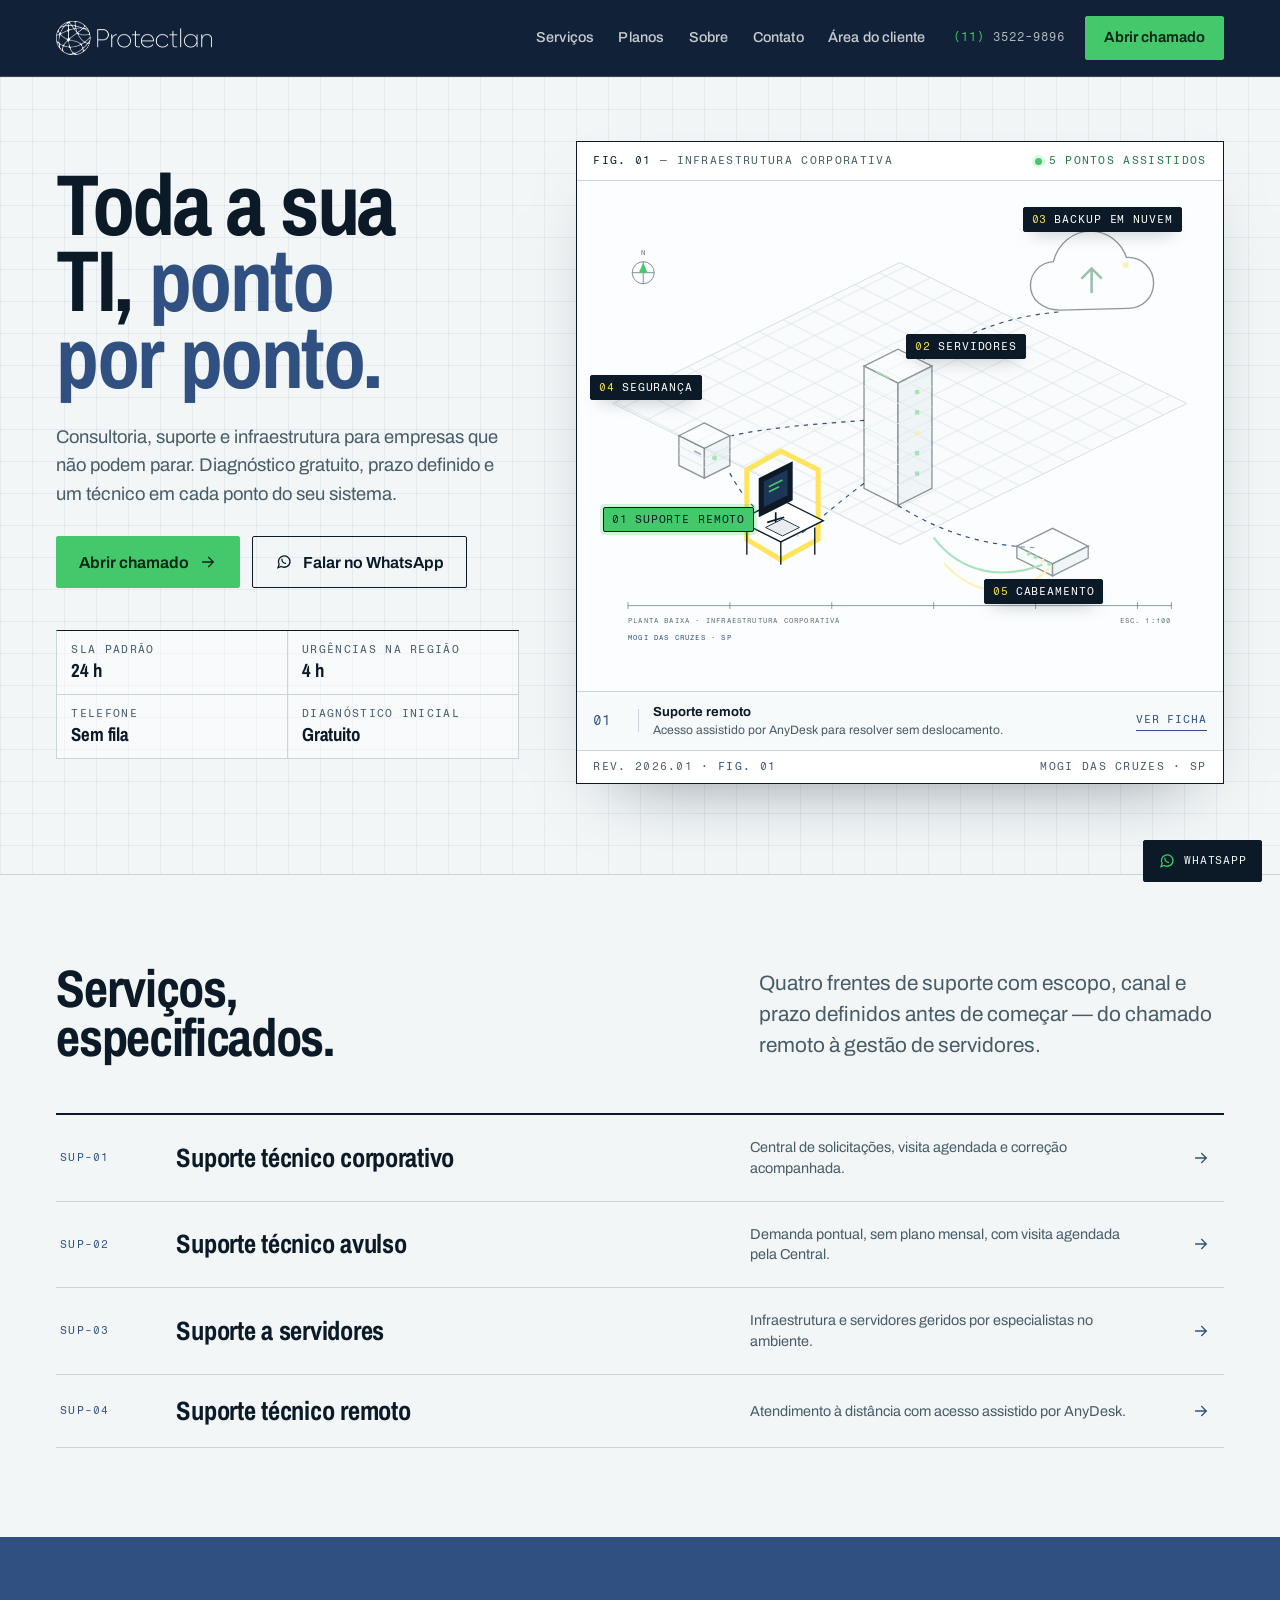
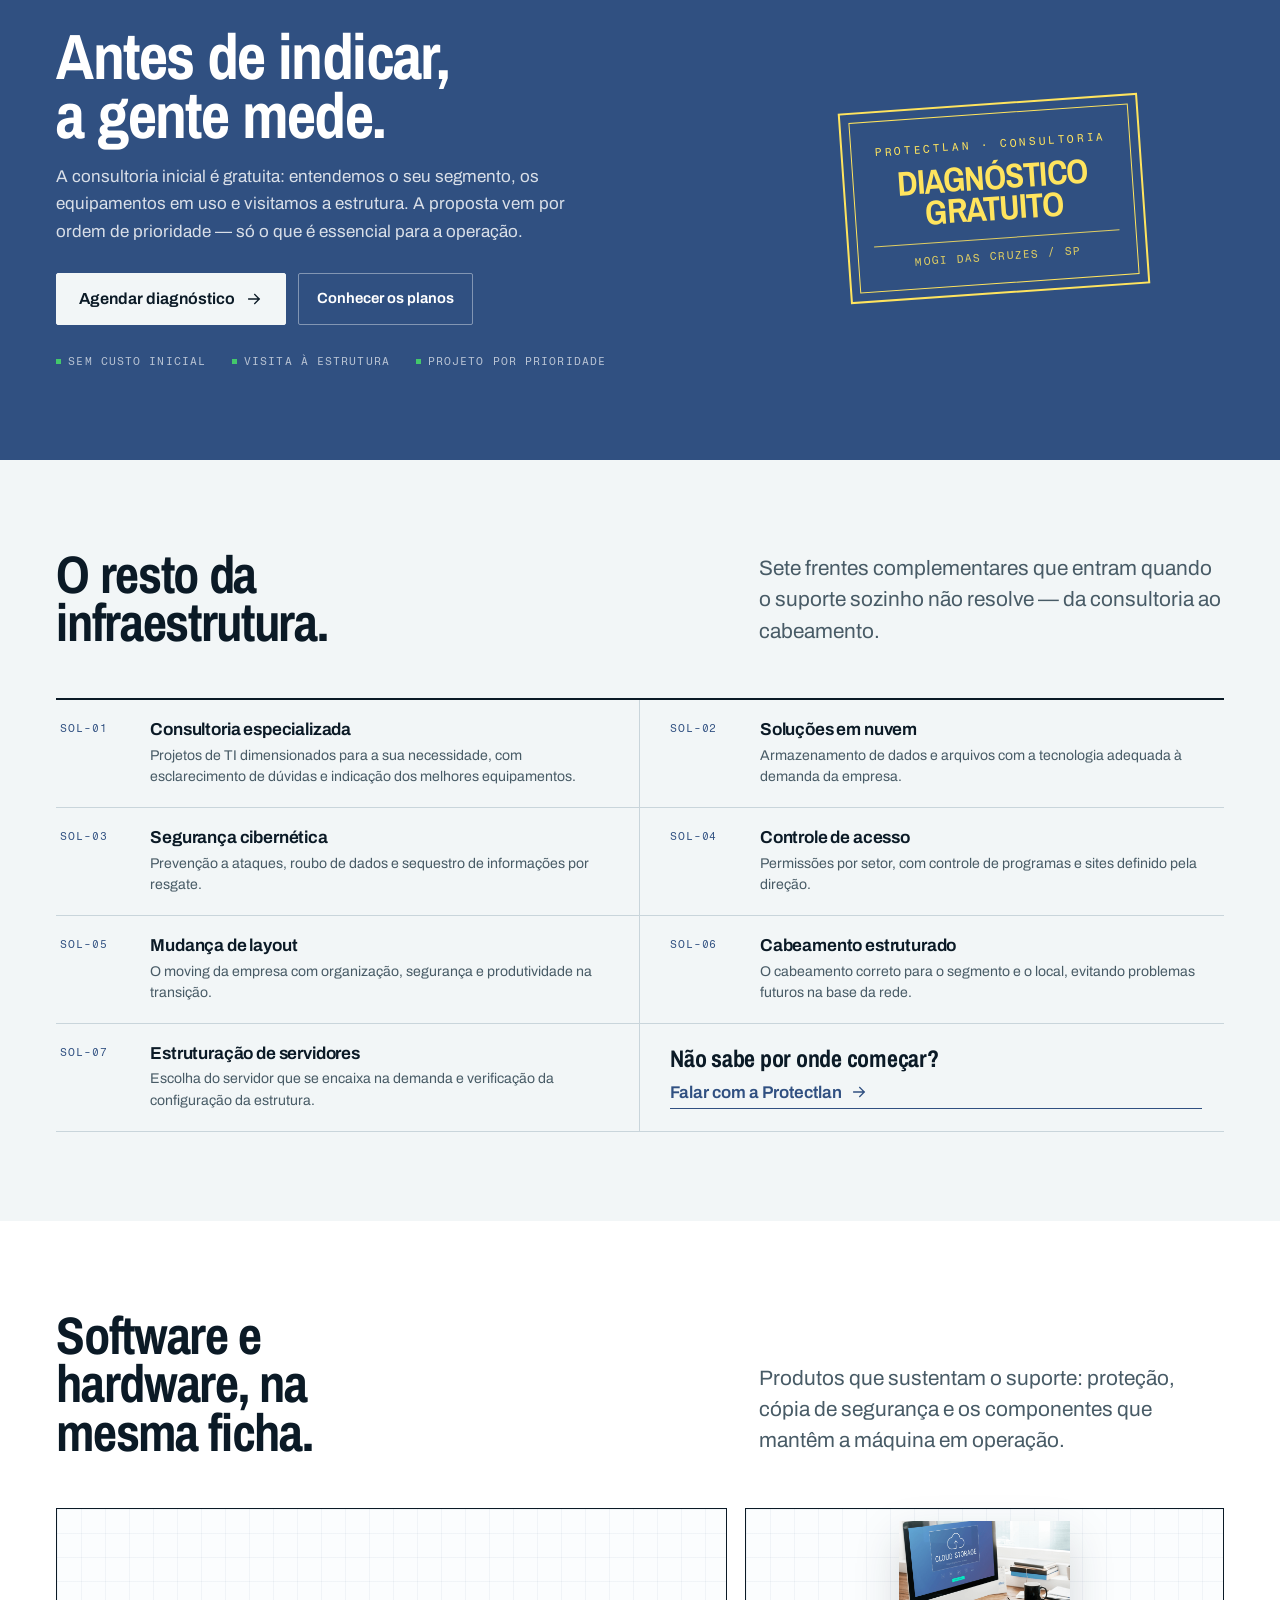
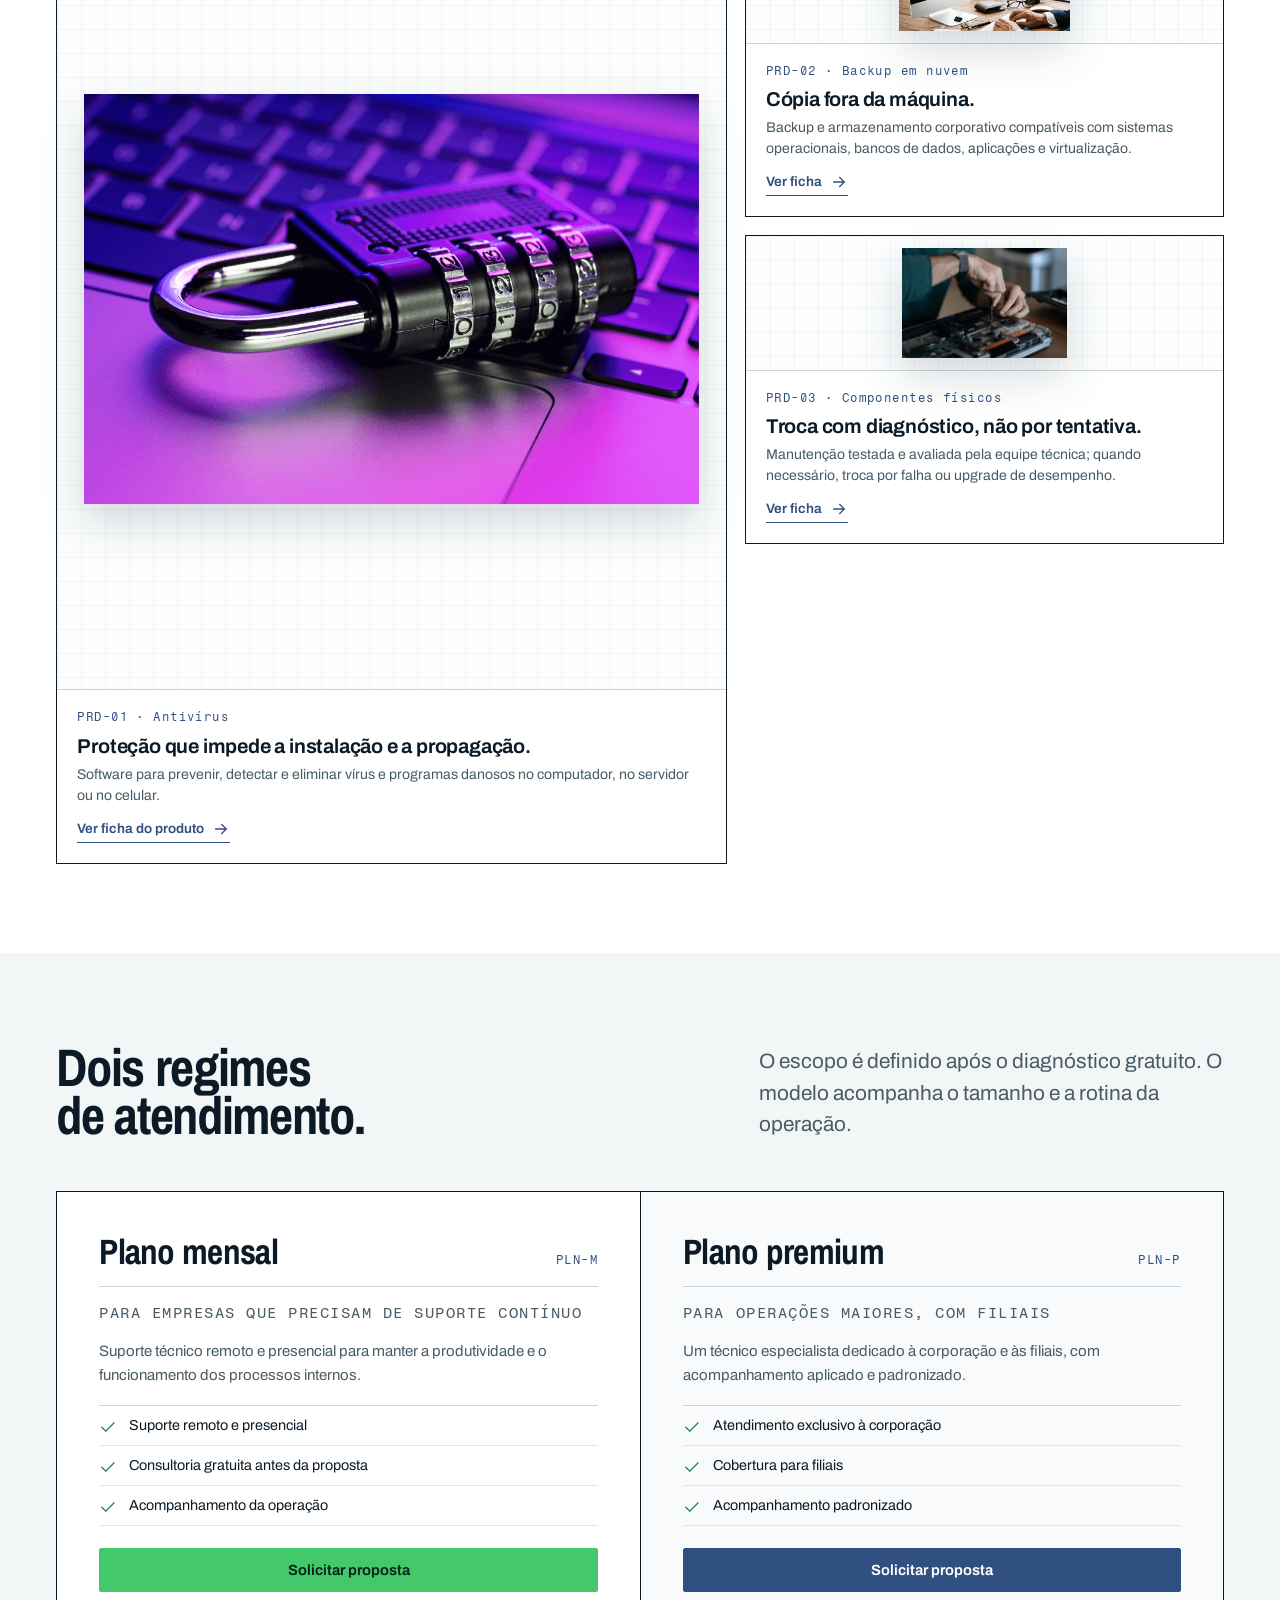
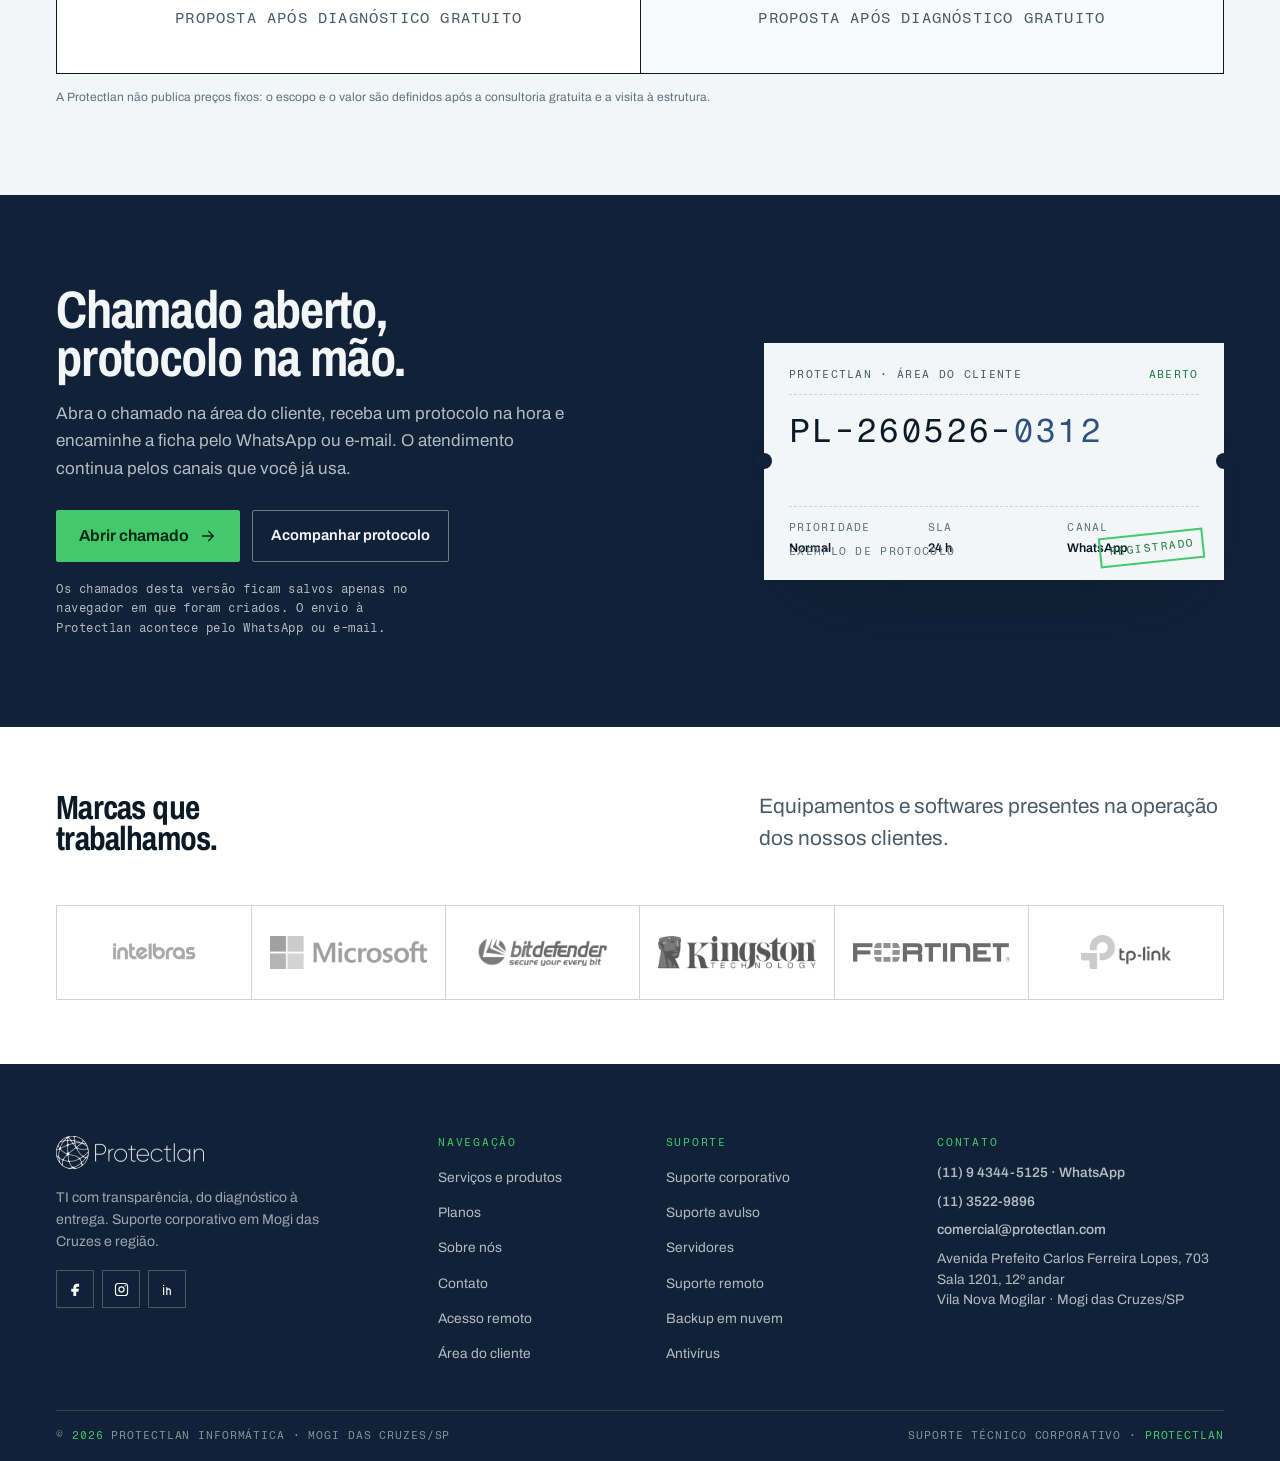
==== public/index.html @ d02d3105 "Site institucional da Protectlan" ====
<!DOCTYPE html>
<html lang="pt-BR" class="no-js">
<head>
<meta charset="utf-8">
<meta name="viewport" content="width=device-width, initial-scale=1">
<title>Protectlan Informática — Suporte de TI corporativo em Mogi das Cruzes</title>
<meta name="description" content="Suporte técnico corporativo, remoto e presencial, servidores, backup em nuvem, antivírus e cabeamento estruturado em Mogi das Cruzes e região. Abra seu chamado.">
<meta name="theme-color" content="#112138">
<meta property="og:type" content="website">
<meta property="og:locale" content="pt_BR">
<meta property="og:title" content="Protectlan Informática — Toda a sua TI, ponto por ponto">
<meta property="og:description" content="Consultoria, suporte e infraestrutura de TI para empresas de Mogi das Cruzes e região. Diagnóstico gratuito e resposta definida.">
<meta property="og:image" content="images/suporte-tecnico-corporativo.png">
<link rel="icon" href="favicon.svg" type="image/svg+xml">
<link rel="preload" href="fonts/archivo-narrow-latin-wght-normal.woff2" as="font" type="font/woff2" crossorigin>
<link rel="preload" href="fonts/archivo-latin-wght-normal.woff2" as="font" type="font/woff2" crossorigin>
<link rel="stylesheet" href="assets/css/site.css">
<script>document.documentElement.classList.replace("no-js", "js");</script>
<script type="application/ld+json">
{
  "@context": "https://schema.org",
  "@type": "ProfessionalService",
  "name": "Protectlan Informática",
  "url": "https://protectlan.com",
  "description": "Suporte técnico corporativo, consultoria e infraestrutura de TI em Mogi das Cruzes e região.",
  "telephone": "+55-11-3522-9896",
  "email": "comercial@protectlan.com",
  "address": {
    "@type": "PostalAddress",
    "streetAddress": "Avenida Prefeito Carlos Ferreira Lopes, 703, Sala 1201, 12º andar, Vila Nova Mogilar",
    "addressLocality": "Mogi das Cruzes",
    "addressRegion": "SP",
    "addressCountry": "BR"
  },
  "areaServed": "Mogi das Cruzes e região, SP",
  "sameAs": [
    "https://www.facebook.com/Protectlan",
    "https://www.instagram.com/protectlan.sp/",
    "https://www.linkedin.com/company/protectlan"
  ]
}
</script>
</head>
<body>
<a class="skip-link" href="#main">Pular para o conteúdo</a>

<header class="site-header" data-header>
  <div class="shell header-inner">
    <a class="brand" href="index.html" aria-label="Protectlan Informática — página inicial">
      <img src="brand/protectlan-branca.png" alt="Protectlan" width="296" height="66">
    </a>

    <nav class="nav" id="nav" aria-label="Navegação principal">
      <ul class="nav-list">
        <li><a href="servicos.html">Serviços</a></li>
        <li><a href="planos.html">Planos</a></li>
        <li><a href="sobre.html">Sobre</a></li>
        <li><a href="contato.html">Contato</a></li>
        <li><a href="area-cliente.html">Área do cliente</a></li>
        <li class="nav-mobile-only"><a href="tel:+551135229896">(11) 3522-9896</a></li>
      </ul>
      <div class="nav-foot">
        <a class="btn btn-primary" href="area-cliente.html#abrir">
          Abrir chamado
          <svg class="icon icon-arrow" viewBox="0 0 24 24" aria-hidden="true"><path d="M5 12h14M13 6l6 6-6 6"/></svg>
        </a>
      </div>
    </nav>

    <div class="header-actions">
      <a class="header-phone" href="tel:+551135229896"><span>(11)</span> 3522-9896</a>
      <a class="btn btn-primary header-cta" href="area-cliente.html#abrir">Abrir chamado</a>
    </div>

    <button class="menu-toggle" type="button" aria-expanded="false" aria-controls="nav" data-menu-toggle>
      <span class="sr-only">Abrir menu</span>
      <span class="menu-bars" aria-hidden="true"><i></i><i></i><i></i></span>
    </button>
  </div>
</header>

<main id="main">

  <section class="hero sheet" aria-labelledby="hero-title">
    <div class="shell hero-grid">
      <div class="hero-copy">
        <h1 id="hero-title">Toda a sua TI, <span class="ink-blue">ponto por ponto.</span></h1>
        <p class="hero-sub">Consultoria, suporte e infraestrutura para empresas que não podem parar. Diagnóstico gratuito, prazo definido e um técnico em cada ponto do seu sistema.</p>
        <div class="hero-actions">
          <a class="btn btn-primary btn-lg" href="area-cliente.html#abrir">
            Abrir chamado
            <svg class="icon icon-arrow" viewBox="0 0 24 24" aria-hidden="true"><path d="M5 12h14M13 6l6 6-6 6"/></svg>
          </a>
          <a class="btn btn-ghost btn-lg" href="https://wa.me/5511943445125?text=Ol%C3%A1%21%20Vim%20pelo%20site%20da%20Protectlan%20e%20gostaria%20de%20falar%20sobre%20suporte%20de%20TI." target="_blank" rel="noopener">
            <svg class="icon" viewBox="0 0 24 24" aria-hidden="true"><path d="M20 11.2a7.7 7.7 0 0 1-11.4 6.8L4 19.5l1.5-4.4A7.7 7.7 0 1 1 20 11.2Z"/><path d="M9.2 8.6c.2 2.7 2.1 4.8 4.8 5.2"/></svg>
            Falar no WhatsApp
          </a>
        </div>

        <dl class="conditions">
          <div><dt>SLA padrão</dt><dd>24 h</dd></div>
          <div><dt>Urgências na região</dt><dd>4 h</dd></div>
          <div><dt>Telefone</dt><dd>Sem fila</dd></div>
          <div><dt>Diagnóstico inicial</dt><dd>Gratuito</dd></div>
        </dl>
      </div>

      <figure class="plate hero-plate" data-diagram aria-labelledby="plate-title">
        <figcaption class="plate-head" id="plate-title">
          <span><b>FIG. 01</b> — Infraestrutura corporativa</span>
          <span class="plate-live"><i aria-hidden="true"></i>5 pontos assistidos</span>
        </figcaption>

        <div class="plate-canvas">
          <svg class="iso" viewBox="0 0 760 600" role="img" aria-labelledby="iso-title iso-desc">
            <title id="iso-title">Diagrama isométrico da infraestrutura de TI atendida pela Protectlan</title>
            <desc id="iso-desc">Servidor central conectado a estações de trabalho, firewall, backup em nuvem e cabeamento estruturado. Cinco pontos numerados correspondem aos serviços.</desc>
            <defs>
              <pattern id="isoGrid" width="56" height="28" patternUnits="userSpaceOnUse">
                <path d="M0 14 L28 0 L56 14 L28 28 Z" fill="none" stroke="#dbe5e9" stroke-width="1"/>
              </pattern>
              <clipPath id="floorClip">
                <path d="M380 96 L718 262 L380 428 L42 262 Z"/>
              </clipPath>
            </defs>

            <path d="M380 96 L718 262 L380 428 L42 262 Z" fill="#f9fbfc" stroke="#cfdae0" stroke-width="1"/>
            <rect x="42" y="96" width="676" height="332" fill="url(#isoGrid)" clip-path="url(#floorClip)"/>

            <g fill="none" stroke="#305081" stroke-width="1.4" stroke-dasharray="5 6" class="iso-links">
              <path d="M408 210 C476 168 524 158 570 154"/>
              <path d="M338 282 C284 286 226 290 182 300"/>
              <path d="M378 382 C438 420 492 430 544 432"/>
              <path d="M338 356 C306 380 282 402 260 418"/>
              <path d="M180 344 C198 378 222 402 252 414"/>
            </g>

            <g class="iso-node" data-node="servidores">
              <polygon class="node-glow" points="330,200 378,176 426,200 426,372 378,396 330,372" fill="none" stroke="#ffe45e" stroke-width="6"/>
              <path d="M338 218 L378 198 L418 218 L378 238 Z" fill="#ffffff" stroke="#0b1a26" stroke-width="1.6"/>
              <path d="M338 218 L378 238 L378 382 L338 362 Z" fill="#f7fafb" stroke="#0b1a26" stroke-width="1.6"/>
              <path d="M378 238 L418 218 L418 362 L378 382 Z" fill="#e4ecf0" stroke="#0b1a26" stroke-width="1.6"/>
              <g stroke="#c9d5db" stroke-width="1">
                <path d="M338 242 L378 262M338 266 L378 286M338 290 L378 310M338 314 L378 334M338 338 L378 358"/>
                <path d="M378 262 L418 242M378 286 L418 266M378 310 L418 290M378 334 L418 314M378 358 L418 338"/>
              </g>
              <g fill="#43c86b">
                <rect x="398" y="246" width="5" height="5"/>
                <rect x="398" y="270" width="5" height="5"/>
                <rect x="398" y="318" width="5" height="5"/>
                <rect x="398" y="342" width="5" height="5"/>
              </g>
              <rect x="398" y="294" width="5" height="5" fill="#ffe45e"/>
              <path d="M352 224 L368 232" stroke="#43c86b" stroke-width="2"/>
            </g>

            <g class="iso-node" data-node="backup">
              <path class="node-glow" d="M568 152 C548 152 534 139 534 123 C534 108 546 96 561 95 C566 74 584 59 605 59 C624 59 641 72 647 90 C665 89 679 103 679 120 C679 137 666 150 649 150 Z" fill="none" stroke="#ffe45e" stroke-width="6"/>
              <path d="M568 152 C548 152 534 139 534 123 C534 108 546 96 561 95 C566 74 584 59 605 59 C624 59 641 72 647 90 C665 89 679 103 679 120 C679 137 666 150 649 150 Z" fill="#ffffff" stroke="#0b1a26" stroke-width="1.6"/>
              <path d="M606 132 V103M594 115 L606 103 L618 115" stroke="#217a44" stroke-width="3" fill="none"/>
              <circle cx="646" cy="99" r="3.5" fill="#ffe45e"/>
            </g>

            <g class="iso-node" data-node="seguranca">
              <polygon class="node-glow" points="112,296 150,278 188,296 188,338 150,356 112,338" fill="none" stroke="#ffe45e" stroke-width="6"/>
              <path d="M120 300 L150 285 L180 300 L150 315 Z" fill="#ffffff" stroke="#0b1a26" stroke-width="1.6"/>
              <path d="M120 300 L150 315 L150 350 L120 335 Z" fill="#f2f7f8" stroke="#0b1a26" stroke-width="1.6"/>
              <path d="M150 315 L180 300 L180 335 L150 350 Z" fill="#e4ecf0" stroke="#0b1a26" stroke-width="1.6"/>
              <g stroke="#b8c7ce" stroke-width="1">
                <path d="M120 312 L150 327M120 322 L150 337M150 327 L180 312M150 337 L180 322"/>
              </g>
              <circle cx="162" cy="326" r="3" fill="#43c86b"/>
              <path d="M138 318 L146 322" stroke="#305081" stroke-width="2"/>
            </g>

            <g class="iso-node" data-node="cabeamento">
              <polygon class="node-glow" points="512,430 560,406 608,430 608,458 560,482 512,458" fill="none" stroke="#ffe45e" stroke-width="6"/>
              <path d="M518 430 L560 409 L602 430 L560 451 Z" fill="#ffffff" stroke="#0b1a26" stroke-width="1.6"/>
              <path d="M518 430 L560 451 L560 465 L518 444 Z" fill="#f2f7f8" stroke="#0b1a26" stroke-width="1.6"/>
              <path d="M560 451 L602 430 L602 444 L560 465 Z" fill="#e4ecf0" stroke="#0b1a26" stroke-width="1.6"/>
              <g fill="#43c86b">
                <rect x="530" y="437" width="4" height="4"/>
                <rect x="538" y="441" width="4" height="4"/>
                <rect x="554" y="449" width="4" height="4"/>
              </g>
              <rect x="546" y="445" width="4" height="4" fill="#ffe45e"/>
              <path d="M548 452 C500 470 452 462 420 420" fill="none" stroke="#43c86b" stroke-width="2.5"/>
              <path d="M556 456 C520 492 470 492 432 450" fill="none" stroke="#ffe45e" stroke-width="2.5"/>
            </g>

            <g class="iso-node" data-node="remoto">
              <polygon class="node-glow" points="200,340 240,318 284,340 284,422 240,446 200,422" fill="none" stroke="#ffe45e" stroke-width="6"/>
              <path d="M190 400 L240 375 L290 400 L240 425 Z" fill="#ffffff" stroke="#0b1a26" stroke-width="1.6"/>
              <path d="M200 408 L200 440M280 408 L280 440M240 425 L240 452" stroke="#0b1a26" stroke-width="1.6" fill="none"/>
              <path d="M214 350 L254 330 L254 376 L214 396 Z" fill="#0b1a26"/>
              <path d="M220 354 L248 340 L248 370 L220 384 Z" fill="#1d3557"/>
              <path d="M226 360 L242 352M226 366 L238 360" stroke="#43c86b" stroke-width="2"/>
              <path d="M234 390 L234 402M224 402 L244 396" stroke="#0b1a26" stroke-width="2" fill="none"/>
              <path d="M222 408 L242 398 L262 408 L242 418 Z" fill="#e8eef0" stroke="#0b1a26" stroke-width="1"/>
            </g>

            <g fill="none" stroke="#5c6f7c" stroke-width="0.9">
              <circle cx="78" cy="108" r="13"/>
              <path d="M78 95 V121M65 108 H91"/>
              <path d="M78 96 L73 108 L83 108 Z" fill="#43c86b" stroke="none"/>
            </g>
            <text x="78" y="87" text-anchor="middle" font-family="Fragment Mono, monospace" font-size="8" fill="#5c6f7c" letter-spacing="1.5">N</text>

            <g stroke="#5c6f7c" stroke-width="0.8" fill="none">
              <path d="M60 500 H700"/>
              <path d="M60 496 V504M180 496 V504M300 496 V504M420 496 V504M540 496 V504M660 496 V504M700 496 V504"/>
            </g>
            <text x="60" y="520" font-family="Fragment Mono, monospace" font-size="8" fill="#5c6f7c" letter-spacing="1.4">PLANTA BAIXA · INFRAESTRUTURA CORPORATIVA</text>
            <text x="700" y="520" text-anchor="end" font-family="Fragment Mono, monospace" font-size="8" fill="#5c6f7c" letter-spacing="1.4">ESC. 1:100</text>
            <text x="60" y="540" font-family="Fragment Mono, monospace" font-size="8" fill="#305081" letter-spacing="1.4">MOGI DAS CRUZES · SP</text>
          </svg>

          <button class="callout callout-remoto" type="button" data-point="remoto" data-code="01" data-title="Suporte remoto" data-text="Acesso assistido por AnyDesk para resolver sem deslocamento." data-href="servicos.html#remoto" aria-pressed="false">
            <span>01</span> Suporte remoto
          </button>
          <button class="callout callout-servidores" type="button" data-point="servidores" data-code="02" data-title="Servidores" data-text="Gestão e estruturação de servidores conforme a demanda da operação." data-href="servicos.html#servidores" aria-pressed="false">
            <span>02</span> Servidores
          </button>
          <button class="callout callout-backup" type="button" data-point="backup" data-code="03" data-title="Backup em nuvem" data-text="Cópia e armazenamento corporativo fora da máquina local." data-href="servicos.html#backup" aria-pressed="false">
            <span>03</span> Backup em nuvem
          </button>
          <button class="callout callout-seguranca" type="button" data-point="seguranca" data-code="04" data-title="Segurança" data-text="Antivírus e firewall para reduzir a exposição da operação." data-href="servicos.html#seguranca" aria-pressed="false">
            <span>04</span> Segurança
          </button>
          <button class="callout callout-cabeamento" type="button" data-point="cabeamento" data-code="05" data-title="Cabeamento e rede" data-text="Cabeamento estruturado e componentes para sustentar o restante." data-href="servicos.html#cabeamento" aria-pressed="false">
            <span>05</span> Cabeamento
          </button>
        </div>

        <div class="plate-readout" aria-live="polite">
          <span class="readout-code" data-readout-code>01</span>
          <div>
            <strong class="readout-title" data-readout-title>Suporte remoto</strong>
            <span class="readout-text" data-readout-text>Acesso assistido por AnyDesk para resolver sem deslocamento.</span>
          </div>
          <a class="readout-link" href="servicos.html#remoto" data-readout-link>Ver ficha</a>
        </div>

        <div class="plate-index" data-point-list role="group" aria-label="Pontos assistidos">
          <button class="point-btn" type="button" data-point="remoto" data-code="01" data-title="Suporte remoto" data-text="Acesso assistido por AnyDesk para resolver sem deslocamento." data-href="servicos.html#remoto"><span>01</span> Suporte remoto</button>
          <button class="point-btn" type="button" data-point="servidores" data-code="02" data-title="Servidores" data-text="Gestão e estruturação de servidores conforme a demanda da operação." data-href="servicos.html#servidores"><span>02</span> Servidores</button>
          <button class="point-btn" type="button" data-point="backup" data-code="03" data-title="Backup em nuvem" data-text="Cópia e armazenamento corporativo fora da máquina local." data-href="servicos.html#backup"><span>03</span> Backup em nuvem</button>
          <button class="point-btn" type="button" data-point="seguranca" data-code="04" data-title="Segurança" data-text="Antivírus e firewall para reduzir a exposição da operação." data-href="servicos.html#seguranca"><span>04</span> Segurança</button>
          <button class="point-btn" type="button" data-point="cabeamento" data-code="05" data-title="Cabeamento e rede" data-text="Cabeamento estruturado e componentes para sustentar o restante." data-href="servicos.html#cabeamento"><span>05</span> Cabeamento</button>
        </div>

        <div class="plate-foot">
          <span>REV. 2026.01 · <b>FIG. 01</b></span>
          <span>MOGI DAS CRUZES · SP</span>
        </div>
      </figure>
    </div>
  </section>

  <section class="section" aria-labelledby="servicos-title">
    <div class="shell">
      <div class="section-head" data-reveal>
        <h2 id="servicos-title">Serviços, especificados.</h2>
        <p class="lede">Quatro frentes de suporte com escopo, canal e prazo definidos antes de começar — do chamado remoto à gestão de servidores.</p>
      </div>

      <div class="index-list" data-reveal>
        <a class="index-row" href="servicos.html#corporativo">
          <span class="row-code">SUP-01</span>
          <span class="row-name">Suporte técnico corporativo</span>
          <span class="row-desc">Central de solicitações, visita agendada e correção acompanhada.</span>
          <svg class="icon row-arrow" viewBox="0 0 24 24" aria-hidden="true"><path d="M5 12h14M13 6l6 6-6 6"/></svg>
        </a>
        <a class="index-row" href="servicos.html#avulso">
          <span class="row-code">SUP-02</span>
          <span class="row-name">Suporte técnico avulso</span>
          <span class="row-desc">Demanda pontual, sem plano mensal, com visita agendada pela Central.</span>
          <svg class="icon row-arrow" viewBox="0 0 24 24" aria-hidden="true"><path d="M5 12h14M13 6l6 6-6 6"/></svg>
        </a>
        <a class="index-row" href="servicos.html#servidores">
          <span class="row-code">SUP-03</span>
          <span class="row-name">Suporte a servidores</span>
          <span class="row-desc">Infraestrutura e servidores geridos por especialistas no ambiente.</span>
          <svg class="icon row-arrow" viewBox="0 0 24 24" aria-hidden="true"><path d="M5 12h14M13 6l6 6-6 6"/></svg>
        </a>
        <a class="index-row" href="servicos.html#remoto">
          <span class="row-code">SUP-04</span>
          <span class="row-name">Suporte técnico remoto</span>
          <span class="row-desc">Atendimento à distância com acesso assistido por AnyDesk.</span>
          <svg class="icon row-arrow" viewBox="0 0 24 24" aria-hidden="true"><path d="M5 12h14M13 6l6 6-6 6"/></svg>
        </a>
      </div>
    </div>
  </section>

  <section class="band band-blue consult" aria-labelledby="consult-title">
    <div class="shell">
      <div data-reveal>
        <h2 id="consult-title">Antes de indicar, a gente mede.</h2>
        <p>A consultoria inicial é gratuita: entendemos o seu segmento, os equipamentos em uso e visitamos a estrutura. A proposta vem por ordem de prioridade — só o que é essencial para a operação.</p>
        <div class="actions">
          <a class="btn btn-light btn-lg" href="https://wa.me/5511943445125?text=Ol%C3%A1%21%20Gostaria%20de%20agendar%20o%20diagn%C3%B3stico%20gratuito%20da%20Protectlan." target="_blank" rel="noopener">
            Agendar diagnóstico
            <svg class="icon icon-arrow" viewBox="0 0 24 24" aria-hidden="true"><path d="M5 12h14M13 6l6 6-6 6"/></svg>
          </a>
          <a class="btn btn-outline-light" href="planos.html">Conhecer os planos</a>
        </div>
        <div class="consult-notes">
          <span>Sem custo inicial</span>
          <span>Visita à estrutura</span>
          <span>Projeto por prioridade</span>
        </div>
      </div>

      <div class="stamp-wrap" data-reveal>
        <div class="stamp" role="img" aria-label="Carimbo: diagnóstico gratuito">
          <div class="stamp-inner">
            <div class="stamp-kicker">Protectlan · Consultoria</div>
            <div class="stamp-title">Diagnóstico<br>gratuito</div>
            <div class="stamp-line">Mogi das Cruzes / SP</div>
          </div>
        </div>
      </div>
    </div>
  </section>

  <section class="section" aria-labelledby="solucoes-title">
    <div class="shell">
      <div class="section-head" data-reveal>
        <h2 id="solucoes-title">O resto da infraestrutura.</h2>
        <p class="lede">Sete frentes complementares que entram quando o suporte sozinho não resolve — da consultoria ao cabeamento.</p>
      </div>

      <div class="solution-grid" data-reveal>
        <article class="solution" id="solucoes">
          <span class="solution-code">SOL-01</span>
          <div>
            <h3>Consultoria especializada</h3>
            <p>Projetos de TI dimensionados para a sua necessidade, com esclarecimento de dúvidas e indicação dos melhores equipamentos.</p>
          </div>
        </article>
        <article class="solution" id="nuvem">
          <span class="solution-code">SOL-02</span>
          <div>
            <h3>Soluções em nuvem</h3>
            <p>Armazenamento de dados e arquivos com a tecnologia adequada à demanda da empresa.</p>
          </div>
        </article>
        <article class="solution" id="seguranca">
          <span class="solution-code">SOL-03</span>
          <div>
            <h3>Segurança cibernética</h3>
            <p>Prevenção a ataques, roubo de dados e sequestro de informações por resgate.</p>
          </div>
        </article>
        <article class="solution" id="acesso">
          <span class="solution-code">SOL-04</span>
          <div>
            <h3>Controle de acesso</h3>
            <p>Permissões por setor, com controle de programas e sites definido pela direção.</p>
          </div>
        </article>
        <article class="solution" id="moving">
          <span class="solution-code">SOL-05</span>
          <div>
            <h3>Mudança de layout</h3>
            <p>O moving da empresa com organização, segurança e produtividade na transição.</p>
          </div>
        </article>
        <article class="solution" id="cabeamento">
          <span class="solution-code">SOL-06</span>
          <div>
            <h3>Cabeamento estruturado</h3>
            <p>O cabeamento correto para o segmento e o local, evitando problemas futuros na base da rede.</p>
          </div>
        </article>
        <article class="solution" id="estruturacao">
          <span class="solution-code">SOL-07</span>
          <div>
            <h3>Estruturação de servidores</h3>
            <p>Escolha do servidor que se encaixa na demanda e verificação da configuração da estrutura.</p>
          </div>
        </article>
        <div class="solution-cta">
          <p>Não sabe por onde começar?</p>
          <a class="link-arrow" href="contato.html">Falar com a Protectlan <svg class="icon" viewBox="0 0 24 24" aria-hidden="true"><path d="M5 12h14M13 6l6 6-6 6"/></svg></a>
        </div>
      </div>
    </div>
  </section>

  <section class="section band-white" aria-labelledby="produtos-title">
    <div class="shell">
      <div class="section-head" data-reveal>
        <h2 id="produtos-title">Software e hardware, na mesma ficha.</h2>
        <p class="lede">Produtos que sustentam o suporte: proteção, cópia de segurança e os componentes que mantêm a máquina em operação.</p>
      </div>

      <div class="product-wall" data-reveal>
        <article class="product-plate product-plate--feature">
          <div class="product-media">
            <img src="images/imagem-antivirus-01.png" alt="Ilustração de um computador protegido por antivírus" width="1050" height="700" loading="lazy" decoding="async">
          </div>
          <div class="product-body">
            <span class="code">PRD-01 · Antivírus</span>
            <h3>Proteção que impede a instalação e a propagação.</h3>
            <p>Software para prevenir, detectar e eliminar vírus e programas danosos no computador, no servidor ou no celular.</p>
            <a class="link-arrow" href="servicos.html#antivirus">Ver ficha do produto <svg class="icon" viewBox="0 0 24 24" aria-hidden="true"><path d="M5 12h14M13 6l6 6-6 6"/></svg></a>
          </div>
        </article>

        <div class="product-stack">
          <article class="product-plate">
            <div class="product-media">
              <img src="images/imagem-backup-nuvem.png" alt="Ilustração de backup em nuvem" width="670" height="430" loading="lazy" decoding="async">
            </div>
            <div class="product-body">
              <span class="code">PRD-02 · Backup em nuvem</span>
              <h3>Cópia fora da máquina.</h3>
              <p>Backup e armazenamento corporativo compatíveis com sistemas operacionais, bancos de dados, aplicações e virtualização.</p>
              <a class="link-arrow" href="servicos.html#backup">Ver ficha <svg class="icon" viewBox="0 0 24 24" aria-hidden="true"><path d="M5 12h14M13 6l6 6-6 6"/></svg></a>
            </div>
          </article>

          <article class="product-plate">
            <div class="product-media">
              <img src="images/imagem-components-fisicos.png" alt="Ilustração de componentes físicos de computador" width="670" height="447" loading="lazy" decoding="async">
            </div>
            <div class="product-body">
              <span class="code">PRD-03 · Componentes físicos</span>
              <h3>Troca com diagnóstico, não por tentativa.</h3>
              <p>Manutenção testada e avaliada pela equipe técnica; quando necessário, troca por falha ou upgrade de desempenho.</p>
              <a class="link-arrow" href="servicos.html#componentes">Ver ficha <svg class="icon" viewBox="0 0 24 24" aria-hidden="true"><path d="M5 12h14M13 6l6 6-6 6"/></svg></a>
            </div>
          </article>
        </div>
      </div>
    </div>
  </section>

  <section class="section" aria-labelledby="planos-title">
    <div class="shell">
      <div class="section-head" data-reveal>
        <h2 id="planos-title">Dois regimes de atendimento.</h2>
        <p class="lede">O escopo é definido após o diagnóstico gratuito. O modelo acompanha o tamanho e a rotina da operação.</p>
      </div>

      <div class="plan-split" data-reveal>
        <article class="plan">
          <div class="plan-top">
            <h3>Plano mensal</h3>
            <span class="code">PLN-M</span>
          </div>
          <p class="plan-for">Para empresas que precisam de suporte contínuo</p>
          <p>Suporte técnico remoto e presencial para manter a produtividade e o funcionamento dos processos internos.</p>
          <ul class="plan-list">
            <li><svg class="icon" viewBox="0 0 24 24" aria-hidden="true"><path d="M4 12.5l5 5L20 6.5"/></svg> Suporte remoto e presencial</li>
            <li><svg class="icon" viewBox="0 0 24 24" aria-hidden="true"><path d="M4 12.5l5 5L20 6.5"/></svg> Consultoria gratuita antes da proposta</li>
            <li><svg class="icon" viewBox="0 0 24 24" aria-hidden="true"><path d="M4 12.5l5 5L20 6.5"/></svg> Acompanhamento da operação</li>
          </ul>
          <a class="btn btn-primary" href="https://wa.me/5511943445125?text=Ol%C3%A1%21%20Quero%20entender%20o%20plano%20mensal%20da%20Protectlan." target="_blank" rel="noopener">Solicitar proposta</a>
          <p class="plan-note">Proposta após diagnóstico gratuito</p>
        </article>

        <article class="plan plan--premium">
          <div class="plan-top">
            <h3>Plano premium</h3>
            <span class="code">PLN-P</span>
          </div>
          <p class="plan-for">Para operações maiores, com filiais</p>
          <p>Um técnico especialista dedicado à corporação e às filiais, com acompanhamento aplicado e padronizado.</p>
          <ul class="plan-list">
            <li><svg class="icon" viewBox="0 0 24 24" aria-hidden="true"><path d="M4 12.5l5 5L20 6.5"/></svg> Atendimento exclusivo à corporação</li>
            <li><svg class="icon" viewBox="0 0 24 24" aria-hidden="true"><path d="M4 12.5l5 5L20 6.5"/></svg> Cobertura para filiais</li>
            <li><svg class="icon" viewBox="0 0 24 24" aria-hidden="true"><path d="M4 12.5l5 5L20 6.5"/></svg> Acompanhamento padronizado</li>
          </ul>
          <a class="btn btn-blue" href="https://wa.me/5511943445125?text=Ol%C3%A1%21%20Quero%20entender%20o%20plano%20premium%20da%20Protectlan." target="_blank" rel="noopener">Solicitar proposta</a>
          <p class="plan-note">Proposta após diagnóstico gratuito</p>
        </article>
      </div>
      <p class="form-note">A Protectlan não publica preços fixos: o escopo e o valor são definidos após a consultoria gratuita e a visita à estrutura.</p>
    </div>
  </section>

  <section class="band band-ink client-band" aria-labelledby="cliente-title">
    <div class="shell">
      <div data-reveal>
        <h2 id="cliente-title">Chamado aberto, protocolo na mão.</h2>
        <p>Abra o chamado na área do cliente, receba um protocolo na hora e encaminhe a ficha pelo WhatsApp ou e-mail. O atendimento continua pelos canais que você já usa.</p>
        <div class="actions">
          <a class="btn btn-primary btn-lg" href="area-cliente.html#abrir">
            Abrir chamado
            <svg class="icon icon-arrow" viewBox="0 0 24 24" aria-hidden="true"><path d="M5 12h14M13 6l6 6-6 6"/></svg>
          </a>
          <a class="btn btn-outline-light" href="area-cliente.html#acompanhar">Acompanhar protocolo</a>
        </div>
        <p class="client-note">Os chamados desta versão ficam salvos apenas no navegador em que foram criados. O envio à Protectlan acontece pelo WhatsApp ou e-mail.</p>
      </div>

      <div class="protocol-stub" data-reveal role="group" aria-label="Exemplo de protocolo de chamado">
        <div class="stub-top"><span>PROTECTLAN · ÁREA DO CLIENTE</span><b>ABERTO</b></div>
        <div class="stub-code">PL-260526-<span>0312</span></div>
        <p class="stub-subject">Suporte remoto · acesso assistido</p>
        <dl class="stub-meta">
          <div><dt>Prioridade</dt><dd>Normal</dd></div>
          <div><dt>SLA</dt><dd>24 h</dd></div>
          <div><dt>Canal</dt><dd>WhatsApp</dd></div>
        </dl>
        <span class="stub-stamp">Registrado</span>
        <span class="stub-example">Exemplo de protocolo</span>
      </div>
    </div>
  </section>

  <section class="section-tight band-white" aria-labelledby="marcas-title">
    <div class="shell">
      <div class="section-head" data-reveal>
        <h2 class="h2-sm" id="marcas-title">Marcas que trabalhamos.</h2>
        <p class="lede">Equipamentos e softwares presentes na operação dos nossos clientes.</p>
      </div>
      <div class="brand-strip" data-reveal>
        <div class="brand-cell"><img src="images/Intelbras-logo-5-1.png" alt="Intelbras" width="700" height="228" loading="lazy" decoding="async"></div>
        <div class="brand-cell"><img src="images/microsoft-logo-6.png" alt="Microsoft" width="400" height="85" loading="lazy" decoding="async"></div>
        <div class="brand-cell"><img src="images/pngegg-1.png" alt="Bitdefender" width="629" height="133" loading="lazy" decoding="async"></div>
        <div class="brand-cell"><img src="images/kingston-logo-4.png" alt="Kingston" width="400" height="82" loading="lazy" decoding="async"></div>
        <div class="brand-cell"><img src="images/fortinet-logo-1.png" alt="Fortinet" width="620" height="72" loading="lazy" decoding="async"></div>
        <div class="brand-cell"><img src="images/tp-link-logo-5.png" alt="TP-Link" width="400" height="152" loading="lazy" decoding="async"></div>
      </div>
    </div>
  </section>

</main>

<footer class="site-footer">
  <div class="shell">
    <div class="footer-grid">
      <div class="footer-brand">
        <img src="brand/protectlan-branca.png" alt="Protectlan" width="296" height="66" loading="lazy" decoding="async">
        <p>TI com transparência, do diagnóstico à entrega. Suporte corporativo em Mogi das Cruzes e região.</p>
        <div class="socials">
          <a href="https://www.facebook.com/Protectlan" target="_blank" rel="noopener" aria-label="Protectlan no Facebook">
            <svg class="icon" viewBox="0 0 24 24" aria-hidden="true"><path d="M14 8h3V4h-3c-2.8 0-5 2.2-5 5v2H6v4h3v6h4v-6h3l1-4h-4V9c0-.6.4-1 1-1Z" fill="currentColor" stroke="none"/></svg>
          </a>
          <a href="https://www.instagram.com/protectlan.sp/" target="_blank" rel="noopener" aria-label="Protectlan no Instagram">
            <svg class="icon" viewBox="0 0 24 24" aria-hidden="true"><rect x="3.5" y="3.5" width="17" height="17" rx="4"/><circle cx="12" cy="12" r="3.6"/><circle cx="17.2" cy="6.8" r="1" fill="currentColor" stroke="none"/></svg>
          </a>
          <a href="https://www.linkedin.com/company/protectlan" target="_blank" rel="noopener" aria-label="Protectlan no LinkedIn">
            <svg class="icon" viewBox="0 0 24 24" aria-hidden="true"><path d="M6.5 9.5V19M6.5 6.2v.1M11 19v-5.4c0-1.7 1-2.6 2.4-2.6 1.5 0 2.6 1 2.6 3V19M11 9.5V19"/></svg>
          </a>
        </div>
      </div>

      <div class="footer-col">
        <h3>Navegação</h3>
        <ul>
          <li><a href="servicos.html">Serviços e produtos</a></li>
          <li><a href="planos.html">Planos</a></li>
          <li><a href="sobre.html">Sobre nós</a></li>
          <li><a href="contato.html">Contato</a></li>
          <li><a href="acesso-remoto.html">Acesso remoto</a></li>
          <li><a href="area-cliente.html">Área do cliente</a></li>
        </ul>
      </div>

      <div class="footer-col">
        <h3>Suporte</h3>
        <ul>
          <li><a href="servicos.html#corporativo">Suporte corporativo</a></li>
          <li><a href="servicos.html#avulso">Suporte avulso</a></li>
          <li><a href="servicos.html#servidores">Servidores</a></li>
          <li><a href="servicos.html#remoto">Suporte remoto</a></li>
          <li><a href="servicos.html#backup">Backup em nuvem</a></li>
          <li><a href="servicos.html#antivirus">Antivírus</a></li>
        </ul>
      </div>

      <div class="footer-col footer-contact">
        <h3>Contato</h3>
        <ul>
          <li><a href="https://wa.me/5511943445125" target="_blank" rel="noopener">(11) 9 4344-5125 · WhatsApp</a></li>
          <li><a href="tel:+551135229896">(11) 3522-9896</a></li>
          <li><a href="mailto:comercial@protectlan.com">comercial@protectlan.com</a></li>
          <li>
            <address>Avenida Prefeito Carlos Ferreira Lopes, 703<br>Sala 1201, 12º andar<br>Vila Nova Mogilar · Mogi das Cruzes/SP</address>
          </li>
        </ul>
      </div>
    </div>

    <div class="footer-bottom">
      <p>© <span data-year>2026</span> Protectlan Informática · Mogi das Cruzes/SP</p>
      <p>Suporte técnico corporativo · <span>Protectlan</span></p>
    </div>
  </div>
</footer>

<a class="wa-float" href="https://wa.me/5511943445125?text=Ol%C3%A1%21%20Vim%20pelo%20site%20da%20Protectlan%20e%20gostaria%20de%20falar%20sobre%20suporte%20de%20TI." target="_blank" rel="noopener" aria-label="Falar com a Protectlan no WhatsApp">
  <svg class="icon wa-icon" viewBox="0 0 24 24" aria-hidden="true"><path d="M20 11.2a7.7 7.7 0 0 1-11.4 6.8L4 19.5l1.5-4.4A7.7 7.7 0 1 1 20 11.2Z"/><path d="M9.2 8.6c.2 2.7 2.1 4.8 4.8 5.2"/></svg>
  <span>WhatsApp</span>
</a>

<script src="assets/js/site.js"></script>
</body>
</html>
---- public/assets/css/site.css ----
/* ==========================================================================
   Protectlan — Catálogo Técnico
   Static, multipage, no build step. One stylesheet for every surface.
   ========================================================================== */

@font-face {
  font-family: "Archivo";
  src: url("../../fonts/archivo-latin-wght-normal.woff2") format("woff2");
  font-weight: 100 900;
  font-style: normal;
  font-display: swap;
}
@font-face {
  font-family: "Archivo Narrow";
  src: url("../../fonts/archivo-narrow-latin-wght-normal.woff2") format("woff2");
  font-weight: 100 900;
  font-style: normal;
  font-display: swap;
}
@font-face {
  font-family: "Fragment Mono";
  src: url("../../fonts/fragment-mono-latin-400-normal.woff2") format("woff2");
  font-weight: 400;
  font-style: normal;
  font-display: swap;
}

:root {
  --paper: #f2f6f7;
  --paper-2: #e8eef0;
  --sheet: #ffffff;
  --ink: #0b1a26;
  --navy: #112138;
  --blue: #305081;
  --blue-soft: #dbe5ec;
  --green: #43c86b;
  --green-dark: #217a44;
  --green-ink: #062616;
  --yellow: #ffe45e;
  --rule: #c9d5db;
  --rule-soft: #dfe7ea;
  --muted: #485b66;
  --muted-2: #5f727c;
  --danger: #a3261d;
  --danger-soft: #fbeae8;
  --focus: #1f5fbf;

  --font-body: "Archivo", "Segoe UI", Arial, sans-serif;
  --font-display: "Archivo Narrow", "Arial Narrow", Arial, sans-serif;
  --font-mono: "Fragment Mono", "Courier New", monospace;

  --shell: 1320px;
  --gutter: clamp(20px, 4.4vw, 64px);
  --header-h: 76px;
  --radius: 2px;

  --step--1: 0.78rem;
  --step-0: 1.0625rem;
  --step-1: clamp(1.2rem, 1.05rem + 0.55vw, 1.45rem);
  --step-2: clamp(1.55rem, 1.25rem + 1.2vw, 2.1rem);
  --step-3: clamp(2.1rem, 1.5rem + 2.6vw, 3.3rem);
  --step-4: clamp(2.8rem, 1.7rem + 4.7vw, 5.4rem);

  --space-1: 0.4rem;
  --space-2: 0.75rem;
  --space-3: 1.15rem;
  --space-4: 1.75rem;
  --space-5: 2.6rem;
  --space-6: clamp(3.5rem, 7vw, 7rem);

  --shadow-plate: 0 30px 70px -42px rgba(11, 26, 38, 0.55);
  --shadow-soft: 0 18px 44px -30px rgba(11, 26, 38, 0.45);
}

/* Reset ------------------------------------------------------------------ */
*,
*::before,
*::after { box-sizing: border-box; }

html {
  color: var(--ink);
  -webkit-text-size-adjust: 100%;
  scroll-behavior: smooth;
  scroll-padding-top: calc(var(--header-h) + 24px);
}

body {
  margin: 0;
  background: var(--paper);
  color: var(--ink);
  font-family: var(--font-body);
  font-size: var(--step-0);
  line-height: 1.6;
  text-rendering: optimizeLegibility;
  -webkit-font-smoothing: antialiased;
  overflow-x: hidden;
}

body.nav-open { overflow: hidden; }

img,
svg { max-width: 100%; }

img { height: auto; display: block; }

h1, h2, h3, h4, p, ul, ol, dl, dd, figure, blockquote { margin: 0; }

ul, ol { padding: 0; list-style: none; }

a {
  color: var(--blue);
  text-decoration-thickness: 1px;
  text-underline-offset: 4px;
}

a:hover { color: var(--ink); }

button,
input,
select,
textarea { font: inherit; color: inherit; }

button { cursor: pointer; }

::selection {
  background: var(--yellow);
  color: var(--ink);
}

:focus-visible {
  outline: 2px solid var(--focus);
  outline-offset: 3px;
  border-radius: 1px;
}

.site-header :focus-visible,
.band-ink :focus-visible,
.site-footer :focus-visible {
  outline-color: var(--yellow);
}

html {
  scrollbar-color: var(--blue) var(--paper-2);
  scrollbar-width: thin;
}
::-webkit-scrollbar { width: 12px; height: 12px; }
::-webkit-scrollbar-track { background: var(--paper-2); }
::-webkit-scrollbar-thumb {
  background: var(--blue);
  border: 3px solid var(--paper-2);
}

/* Utilities --------------------------------------------------------------- */
.shell {
  width: min(calc(100% - (var(--gutter) * 2)), var(--shell));
  margin-inline: auto;
}

.sr-only {
  position: absolute;
  width: 1px; height: 1px;
  padding: 0; margin: -1px;
  overflow: hidden;
  clip: rect(0 0 0 0);
  white-space: nowrap;
  border: 0;
}

.skip-link {
  position: fixed;
  top: 10px; left: 10px;
  z-index: 200;
  transform: translateY(-180%);
  background: var(--yellow);
  color: var(--ink);
  padding: 12px 18px;
  font-family: var(--font-mono);
  font-size: 0.8rem;
  text-decoration: none;
  border: 1px solid var(--ink);
}
.skip-link:focus { transform: translateY(0); }

.mono {
  font-family: var(--font-mono);
  font-size: 0.75rem;
  letter-spacing: 0.14em;
  text-transform: uppercase;
}

.icon {
  width: 18px;
  height: 18px;
  flex: none;
  fill: none;
  stroke: currentColor;
  stroke-width: 1.7;
  stroke-linecap: square;
  stroke-linejoin: miter;
}

.icon--sm { width: 14px; height: 14px; }
.icon--lg { width: 22px; height: 22px; }

.sheet {
  background-color: var(--paper);
  background-image:
    linear-gradient(to right, rgba(48, 80, 129, 0.07) 1px, transparent 1px),
    linear-gradient(to bottom, rgba(48, 80, 129, 0.07) 1px, transparent 1px);
  background-size: 32px 32px;
}

.band { padding-block: var(--space-6); }
.band-ink {
  background: var(--navy);
  color: var(--paper);
}
.band-ink a { color: var(--paper); }
.band-blue {
  background: var(--blue);
  color: var(--sheet);
}
.band-blue a { color: var(--sheet); }
.band-white { background: var(--sheet); }

.cta-strip {
  display: grid;
  grid-template-columns: minmax(0, 1.4fr) auto;
  gap: clamp(24px, 4vw, 60px);
  align-items: end;
}
.cta-strip h2 {
  max-width: 16ch;
  font-family: var(--font-display);
  font-size: clamp(2rem, 1.5rem + 2.2vw, 3.4rem);
  font-weight: 700;
  line-height: 0.95;
  letter-spacing: -0.02em;
}
.cta-strip p {
  margin-top: 12px;
  max-width: 56ch;
  color: rgba(242, 246, 247, 0.72);
  font-size: 0.95rem;
  line-height: 1.55;
}
.cta-strip .actions {
  display: flex;
  flex-wrap: wrap;
  gap: 10px;
}

.rule-top { border-top: 1px solid var(--rule); }
.rule-ink { border-top: 2px solid var(--ink); }

/* Typography -------------------------------------------------------------- */
.display {
  font-family: var(--font-display);
  font-weight: 700;
  line-height: 0.9;
  letter-spacing: -0.025em;
  text-wrap: balance;
}

h1, .h1 {
  font-family: var(--font-display);
  font-weight: 700;
  font-size: var(--step-4);
  line-height: 0.88;
  letter-spacing: -0.03em;
  text-wrap: balance;
}

h2, .h2 {
  font-family: var(--font-display);
  font-weight: 700;
  font-size: var(--step-3);
  line-height: 0.92;
  letter-spacing: -0.025em;
  text-wrap: balance;
}

h3, .h3 {
  font-family: var(--font-body);
  font-weight: 650;
  font-size: var(--step-1);
  line-height: 1.2;
  letter-spacing: -0.01em;
}

.lede {
  font-size: clamp(1.1rem, 1rem + 0.5vw, 1.3rem);
  line-height: 1.5;
  color: var(--muted);
  max-width: 60ch;
}

.text-blue { color: var(--blue); }
.text-green { color: var(--green-dark); }
.text-muted { color: var(--muted); }

.code {
  font-family: var(--font-mono);
  font-size: 0.75rem;
  letter-spacing: 0.12em;
  color: var(--blue);
  white-space: nowrap;
}

/* Header ------------------------------------------------------------------ */
.site-header {
  position: sticky;
  top: 0;
  z-index: 90;
  background: var(--navy);
  color: var(--paper);
  border-bottom: 1px solid rgba(242, 246, 247, 0.16);
  transition: box-shadow 180ms ease, background-color 180ms ease;
}
.site-header.is-stuck {
  box-shadow: 0 18px 40px -32px rgba(0, 0, 0, 0.8);
  background: #0c1927;
}

.header-inner {
  height: var(--header-h);
  display: flex;
  align-items: center;
  gap: 28px;
}

.brand {
  display: inline-flex;
  align-items: center;
  color: var(--paper);
  flex: none;
}
.brand img {
  width: 156px;
  height: auto;
}

.nav {
  margin-left: auto;
  display: flex;
  align-items: center;
  gap: 30px;
}

.nav-list {
  display: flex;
  align-items: center;
  gap: clamp(14px, 1.9vw, 30px);
}

.nav-list a {
  position: relative;
  display: inline-block;
  padding: 8px 0;
  color: rgba(242, 246, 247, 0.8);
  font-size: 0.9rem;
  font-weight: 520;
  letter-spacing: 0.01em;
  text-decoration: none;
  transition: color 160ms ease;
}
.nav-list a:hover { color: var(--sheet); }
.nav-list a[aria-current="page"] { color: var(--sheet); }
.nav-list a[aria-current="page"]::after {
  content: "";
  position: absolute;
  left: 0; right: 0; bottom: 0;
  height: 2px;
  background: var(--green);
}
.nav-list a::after {
  content: "";
  position: absolute;
  left: 0; right: 100%; bottom: 0;
  height: 2px;
  background: var(--green);
  transition: right 220ms cubic-bezier(0.2, 0.8, 0.2, 1);
}
.nav-list a:hover::after { right: 0; }
.nav-list a[aria-current="page"]:hover::after { right: 0; }

.nav-mobile-only,
.nav-foot { display: none; }

.header-actions {
  display: flex;
  align-items: center;
  gap: 20px;
  flex: none;
}

.header-phone {
  color: rgba(242, 246, 247, 0.72);
  font-family: var(--font-mono);
  font-size: 0.75rem;
  letter-spacing: 0.08em;
  text-decoration: none;
  white-space: nowrap;
}
.header-phone span { color: var(--green); }
.header-phone:hover { color: var(--sheet); }

.header-cta {
  padding: 11px 16px;
  font-size: 0.82rem;
}

.menu-toggle {
  display: none;
  width: 44px;
  height: 44px;
  margin-left: auto;
  padding: 0;
  background: transparent;
  border: 1px solid rgba(242, 246, 247, 0.32);
  border-radius: var(--radius);
  color: var(--paper);
  align-items: center;
  justify-content: center;
  flex: none;
}

.menu-bars {
  display: grid;
  gap: 4px;
  width: 18px;
}
.menu-bars i {
  display: block;
  height: 1.5px;
  background: currentColor;
  transition: transform 200ms ease, opacity 200ms ease;
}
body.nav-open .menu-bars i:nth-child(1) { transform: translateY(5.5px) rotate(45deg); }
body.nav-open .menu-bars i:nth-child(2) { opacity: 0; }
body.nav-open .menu-bars i:nth-child(3) { transform: translateY(-5.5px) rotate(-45deg); }

/* Buttons ----------------------------------------------------------------- */
.btn {
  display: inline-flex;
  align-items: center;
  justify-content: center;
  gap: 10px;
  min-height: 44px;
  padding: 12px 18px;
  border: 1px solid transparent;
  border-radius: var(--radius);
  font-family: var(--font-body);
  font-size: 0.92rem;
  font-weight: 640;
  line-height: 1.2;
  text-align: center;
  text-decoration: none;
  white-space: nowrap;
  transition: background-color 160ms ease, color 160ms ease,
              border-color 160ms ease, transform 160ms ease;
}
.btn:active { transform: translateY(1px); }

.btn-primary {
  background: var(--green);
  border-color: var(--green);
  color: var(--green-ink);
}
.btn-primary:hover {
  background: #52d67a;
  border-color: #52d67a;
  color: var(--green-ink);
}
.band-ink .btn-primary,
.band-ink .btn-primary:hover,
.band-blue .btn-primary,
.band-blue .btn-primary:hover,
.site-footer .btn-primary,
.site-footer .btn-primary:hover {
  color: var(--green-ink);
}

.band-ink .btn-light,
.band-blue .btn-light,
.site-footer .btn-light {
  color: var(--ink);
}

.btn-ghost {
  background: transparent;
  border-color: var(--ink);
  color: var(--ink);
}
.btn-ghost:hover {
  background: var(--ink);
  border-color: var(--ink);
  color: var(--sheet);
}

.btn-blue {
  background: var(--blue);
  border-color: var(--blue);
  color: var(--sheet);
}
.btn-blue:hover { background: var(--ink); border-color: var(--ink); color: var(--sheet); }

.btn-light {
  background: var(--paper);
  border-color: var(--paper);
  color: var(--ink);
}
.btn-light:hover { background: var(--yellow); border-color: var(--yellow); color: var(--ink); }

.btn-outline-light {
  background: transparent;
  border-color: rgba(242, 246, 247, 0.42);
  color: var(--paper);
}
.btn-outline-light:hover {
  background: rgba(242, 246, 247, 0.1);
  border-color: var(--paper);
  color: var(--sheet);
}

.btn-lg {
  min-height: 52px;
  padding: 15px 22px;
  font-size: 1rem;
}

.btn-sm {
  min-height: 38px;
  padding: 9px 13px;
  font-size: 0.82rem;
}

.btn .icon { transition: transform 180ms ease; }
.btn:hover .icon-arrow { transform: translateX(3px); }

.link-arrow {
  display: inline-flex;
  align-items: center;
  gap: 8px;
  font-weight: 620;
  text-decoration: none;
  border-bottom: 1px solid currentColor;
  padding-bottom: 2px;
}
.link-arrow .icon { transition: transform 180ms ease; }
.link-arrow:hover .icon { transform: translateX(3px); }

/* Hero -------------------------------------------------------------------- */
.hero {
  position: relative;
  padding-block: clamp(34px, 5vw, 64px) clamp(56px, 7vw, 92px);
  border-bottom: 1px solid var(--rule);
}

.hero-grid {
  display: grid;
  grid-template-columns: minmax(0, 5fr) minmax(0, 7fr);
  gap: clamp(30px, 4.5vw, 72px);
  align-items: center;
}

.hero-copy { min-width: 0; }

.hero h1 {
  max-width: 12ch;
}

.hero h1 .ink-blue {
  color: var(--blue);
}

.hero-sub {
  margin-top: var(--space-4);
  max-width: 46ch;
  font-size: clamp(1.02rem, 0.98rem + 0.3vw, 1.15rem);
  line-height: 1.55;
  color: var(--muted);
}

.hero-actions {
  display: flex;
  flex-wrap: wrap;
  gap: 12px;
  margin-top: var(--space-4);
}

.conditions {
  display: grid;
  grid-template-columns: repeat(2, minmax(0, 1fr));
  margin-top: var(--space-5);
  border-top: 1px solid var(--ink);
  border-left: 1px solid var(--rule);
  background: rgba(255, 255, 255, 0.44);
}
.conditions > div {
  padding: 12px 14px 13px;
  border-right: 1px solid var(--rule);
  border-bottom: 1px solid var(--rule);
}
.conditions dt {
  font-family: var(--font-mono);
  font-size: 0.6875rem;
  line-height: 1.3;
  letter-spacing: 0.12em;
  text-transform: uppercase;
  color: var(--muted);
}
.conditions dd {
  margin-top: 3px;
  font-family: var(--font-display);
  font-weight: 700;
  font-size: 1.18rem;
  line-height: 1.1;
  letter-spacing: -0.01em;
}

/* Diagram plate ----------------------------------------------------------- */
.plate {
  background: var(--sheet);
  border: 1px solid var(--ink);
  box-shadow: var(--shadow-plate);
  min-width: 0;
}

.plate-head,
.plate-foot {
  display: flex;
  align-items: center;
  justify-content: space-between;
  gap: 16px;
  font-family: var(--font-mono);
  font-size: 0.6875rem;
  line-height: 1.3;
  letter-spacing: 0.12em;
  text-transform: uppercase;
}
.plate-head {
  padding: 12px 16px;
  border-bottom: 1px solid var(--rule);
  color: var(--muted);
}
.plate-head b { color: var(--ink); font-weight: 400; }
.plate-live {
  display: inline-flex;
  align-items: center;
  gap: 7px;
  color: var(--green-dark);
  white-space: nowrap;
}
.plate-live i {
  width: 7px; height: 7px;
  background: var(--green);
  border-radius: 50%;
  box-shadow: 0 0 0 3px rgba(67, 200, 107, 0.16);
}
.plate-canvas {
  position: relative;
  background: #fbfdfe;
  overflow: hidden;
}
.iso { display: block; width: 100%; height: auto; }
.plate-foot {
  padding: 9px 16px;
  border-top: 1px solid var(--rule);
  color: var(--muted);
  font-size: 0.6875rem;
}
.plate-foot b { color: var(--blue); font-weight: 400; }

.plate-readout {
  display: grid;
  grid-template-columns: 46px minmax(0, 1fr) auto;
  align-items: center;
  gap: 14px;
  padding: 12px 16px;
  border-top: 1px solid var(--rule);
  background: #f7fafb;
}
.readout-code {
  font-family: var(--font-mono);
  font-size: 0.9rem;
  color: var(--blue);
  border-right: 1px solid var(--rule);
  padding-right: 12px;
}
.readout-title {
  display: block;
  font-size: 0.82rem;
  font-weight: 680;
  line-height: 1.2;
}
.readout-text {
  display: block;
  margin-top: 2px;
  font-size: 0.76rem;
  line-height: 1.35;
  color: var(--muted);
}
.readout-link {
  font-family: var(--font-mono);
  font-size: 0.6875rem;
  letter-spacing: 0.08em;
  text-transform: uppercase;
  text-decoration: none;
  border-bottom: 1px solid currentColor;
  padding-bottom: 2px;
  white-space: nowrap;
}

.callout {
  position: absolute;
  z-index: 2;
  display: inline-flex;
  align-items: center;
  gap: 7px;
  padding: 6px 8px;
  background: var(--ink);
  border: 1px solid var(--ink);
  border-radius: var(--radius);
  color: var(--sheet);
  font-family: var(--font-mono);
  font-size: 0.6875rem;
  line-height: 1;
  letter-spacing: 0.08em;
  text-transform: uppercase;
  white-space: nowrap;
  box-shadow: 0 7px 18px -10px rgba(11, 26, 38, 0.65);
  transition: background-color 160ms ease, color 160ms ease,
              border-color 160ms ease, transform 160ms ease;
}
.callout span {
  color: var(--yellow);
  font-size: 0.6875rem;
}
.callout:hover,
.callout:focus-visible,
.callout.is-active {
  background: var(--green);
  border-color: var(--ink);
  color: var(--ink);
  transform: translateY(-1px);
}
.callout:hover span,
.callout:focus-visible span,
.callout.is-active span { color: var(--ink); }
.callout.is-active { box-shadow: 0 0 0 3px rgba(67, 200, 107, 0.22); }

.callout-remoto { left: 4%; top: 64%; }
.callout-servidores { left: 51%; top: 30%; }
.callout-backup { left: 69%; top: 5%; }
.callout-seguranca { left: 2%; top: 38%; }
.callout-cabeamento { left: 63%; top: 78%; }

.plate-index { display: none; }

/* Diagram drawing */
.js .iso-node {
  transition: opacity 240ms ease;
}
.iso-node .node-glow {
  opacity: 0;
  transition: opacity 220ms ease;
}
.iso-node.is-active .node-glow { opacity: 1; }
.iso-node.is-dim { opacity: 0.45; }
.iso-links path {
  stroke-dasharray: 5 6;
  animation: dash-flow 22s linear infinite;
}
@keyframes dash-flow { to { stroke-dashoffset: -220; } }

.plate {
  animation: plate-in 620ms cubic-bezier(0.16, 1, 0.3, 1) both;
}
@keyframes plate-in {
  from { opacity: 0; transform: translateY(16px); }
  to { opacity: 1; transform: translateY(0); }
}

.js .callout {
  animation: callout-in 460ms cubic-bezier(0.16, 1, 0.3, 1) both;
}
.js .callout-remoto { animation-delay: 160ms; }
.js .callout-servidores { animation-delay: 220ms; }
.js .callout-backup { animation-delay: 280ms; }
.js .callout-seguranca { animation-delay: 340ms; }
.js .callout-cabeamento { animation-delay: 400ms; }
@keyframes callout-in {
  from { opacity: 0; transform: translateY(6px); }
  to { opacity: 1; transform: translateY(0); }
}

/* Section scaffolding ----------------------------------------------------- */
.section { padding-block: var(--space-6); }
.section-tight { padding-block: clamp(2.8rem, 5vw, 4.5rem); }

.section-head {
  display: grid;
  grid-template-columns: minmax(0, 7fr) minmax(0, 5fr);
  gap: clamp(20px, 4vw, 64px);
  align-items: end;
  margin-bottom: clamp(30px, 4vw, 52px);
}
.section-head h2 { max-width: 16ch; }
.section-head .lede { max-width: 48ch; justify-self: end; }

.h2-sm { font-size: var(--step-2); }

/* Index rows -------------------------------------------------------------- */
.index-list { border-top: 2px solid var(--ink); }

.index-row {
  display: grid;
  grid-template-columns: 92px minmax(0, 1.25fr) minmax(0, 0.9fr) 40px;
  gap: 24px;
  align-items: center;
  padding: 22px 14px 22px 4px;
  border-bottom: 1px solid var(--rule);
  color: var(--ink);
  text-decoration: none;
  transition: background-color 200ms ease, color 200ms ease, padding-left 200ms ease;
}
.index-row:hover,
.index-row:focus-visible {
  background: var(--blue);
  color: var(--sheet);
  padding-left: 14px;
}
.index-row .row-code {
  font-family: var(--font-mono);
  font-size: 0.6875rem;
  letter-spacing: 0.1em;
  color: var(--blue);
  transition: color 200ms ease;
}
.index-row:hover .row-code,
.index-row:focus-visible .row-code { color: var(--yellow); }
.row-name {
  font-family: var(--font-display);
  font-size: clamp(1.35rem, 1.1rem + 0.7vw, 1.7rem);
  font-weight: 700;
  line-height: 1.05;
  letter-spacing: -0.01em;
}
.row-desc {
  font-size: 0.9rem;
  line-height: 1.45;
  color: var(--muted);
  transition: color 200ms ease;
}
.index-row:hover .row-desc,
.index-row:focus-visible .row-desc { color: rgba(242, 246, 247, 0.78); }
.row-arrow {
  justify-self: end;
  color: var(--blue);
  transition: color 200ms ease, transform 200ms ease;
}
.index-row:hover .row-arrow,
.index-row:focus-visible .row-arrow {
  color: var(--green);
  transform: translateX(4px);
}

/* Blue field -------------------------------------------------------------- */
.consult {
  position: relative;
  overflow: hidden;
}
.consult .shell {
  display: grid;
  grid-template-columns: minmax(0, 7fr) minmax(0, 5fr);
  gap: clamp(30px, 5vw, 80px);
  align-items: center;
}
.consult h2 {
  max-width: 17ch;
  font-size: clamp(2.4rem, 1.8rem + 2.8vw, 4rem);
}
.consult p {
  margin-top: var(--space-3);
  max-width: 56ch;
  color: rgba(255, 255, 255, 0.82);
}
.consult .actions {
  display: flex;
  flex-wrap: wrap;
  gap: 12px;
  margin-top: var(--space-4);
}
.consult-notes {
  display: flex;
  flex-wrap: wrap;
  gap: 10px 26px;
  margin-top: var(--space-4);
  font-family: var(--font-mono);
  font-size: 0.6875rem;
  letter-spacing: 0.1em;
  text-transform: uppercase;
  color: rgba(255, 255, 255, 0.66);
}
.consult-notes span { display: inline-flex; align-items: center; gap: 7px; }
.consult-notes span::before {
  content: "";
  width: 5px; height: 5px;
  background: var(--green);
}

.stamp-wrap {
  display: flex;
  justify-content: center;
  align-items: center;
  min-height: 250px;
}
.stamp {
  transform: rotate(-4deg);
  border: 2px solid var(--yellow);
  padding: 8px;
  color: var(--yellow);
  text-align: center;
  width: min(100%, 300px);
}
.stamp-inner {
  border: 1px solid currentColor;
  padding: 22px 16px 18px;
}
.stamp-kicker {
  font-family: var(--font-mono);
  font-size: 0.6875rem;
  letter-spacing: 0.24em;
  text-transform: uppercase;
}
.stamp-title {
  margin-top: 8px;
  font-family: var(--font-display);
  font-weight: 700;
  font-size: 2.15rem;
  line-height: 0.9;
  letter-spacing: -0.02em;
  text-transform: uppercase;
}
.stamp-line {
  margin-top: 14px;
  padding-top: 9px;
  border-top: 1px solid currentColor;
  font-family: var(--font-mono);
  font-size: 0.6875rem;
  letter-spacing: 0.12em;
  text-transform: uppercase;
  opacity: 0.85;
}

/* Solutions --------------------------------------------------------------- */
.solution-grid {
  display: grid;
  grid-template-columns: repeat(2, minmax(0, 1fr));
  border-top: 2px solid var(--ink);
}
.solution {
  display: grid;
  grid-template-columns: 72px minmax(0, 1fr);
  gap: 18px;
  padding: 20px 22px 20px 4px;
  border-bottom: 1px solid var(--rule);
}
.solution:nth-child(odd) {
  border-right: 1px solid var(--rule);
  padding-right: 30px;
}
.solution:nth-child(even) { padding-left: 30px; }
.solution-code {
  font-family: var(--font-mono);
  font-size: 0.6875rem;
  line-height: 1.55;
  letter-spacing: 0.08em;
  color: var(--blue);
}
.solution h3 { font-size: 1.08rem; }
.solution p {
  margin-top: 4px;
  font-size: 0.88rem;
  line-height: 1.5;
  color: var(--muted);
}
.solution-cta {
  display: flex;
  flex-direction: column;
  justify-content: center;
  gap: 8px;
  padding: 20px 22px 20px 30px;
  border-bottom: 1px solid var(--rule);
}
.solution-cta p {
  margin: 0;
  font-family: var(--font-display);
  font-size: 1.5rem;
  font-weight: 700;
  line-height: 1.05;
  letter-spacing: -0.01em;
  color: var(--ink);
}

/* Product plates ---------------------------------------------------------- */
.product-wall {
  display: grid;
  grid-template-columns: minmax(0, 7fr) minmax(0, 5fr);
  gap: 18px;
  align-items: stretch;
}
.product-plate {
  display: flex;
  flex-direction: column;
  background: var(--sheet);
  border: 1px solid var(--ink);
  min-width: 0;
}
.product-plate--feature { grid-row: span 2; }
.product-media {
  flex: 1;
  display: flex;
  align-items: center;
  justify-content: center;
  min-height: 180px;
  padding: 18px;
  background:
    linear-gradient(to right, rgba(48, 80, 129, 0.05) 1px, transparent 1px),
    linear-gradient(to bottom, rgba(48, 80, 129, 0.05) 1px, transparent 1px),
    #fbfdfe;
  background-size: 24px 24px;
  border-bottom: 1px solid var(--rule);
}
.product-plate--feature .product-media { min-height: 380px; }
.product-media img {
  max-height: 290px;
  width: auto;
  object-fit: contain;
  filter: drop-shadow(0 18px 22px rgba(11, 26, 38, 0.16));
}
.product-plate--feature .product-media img { max-height: 410px; }
.product-body { padding: 18px 20px 20px; }
.product-body .code { display: block; margin-bottom: 6px; }
.product-body h3 { font-size: 1.25rem; }
.product-body p {
  margin-top: 6px;
  font-size: 0.88rem;
  line-height: 1.5;
  color: var(--muted);
}
.product-body .link-arrow { margin-top: 12px; font-size: 0.85rem; }
.product-stack {
  display: grid;
  grid-template-rows: repeat(2, minmax(0, 1fr));
  gap: 18px;
  min-height: 0;
}
.product-stack .product-media { min-height: 120px; padding: 12px; }
.product-stack .product-media img { max-height: 110px; }

/* Plans ------------------------------------------------------------------- */
.plan-split {
  display: grid;
  grid-template-columns: repeat(2, minmax(0, 1fr));
  border: 1px solid var(--ink);
  background: var(--sheet);
}
.plan {
  padding: clamp(24px, 3.4vw, 42px);
  min-width: 0;
}
.plan + .plan { border-left: 1px solid var(--ink); }
.plan--premium { background: #f8fafb; }
.plan-top {
  display: flex;
  align-items: baseline;
  justify-content: space-between;
  gap: 16px;
  padding-bottom: 16px;
  border-bottom: 1px solid var(--rule);
}
.plan h3 {
  font-family: var(--font-display);
  font-size: clamp(1.7rem, 1.4rem + 1vw, 2.3rem);
  font-weight: 700;
  line-height: 1;
  letter-spacing: -0.02em;
}
.plan-for {
  margin-top: 10px;
  font-family: var(--font-mono);
  font-size: 0.6875rem;
  letter-spacing: 0.1em;
  text-transform: uppercase;
  color: var(--blue);
}
.plan p { margin-top: 14px; color: var(--muted); font-size: 0.94rem; }
.plan-list {
  margin-top: 18px;
  border-top: 1px solid var(--rule);
}
.plan-list li {
  display: grid;
  grid-template-columns: 20px minmax(0, 1fr);
  gap: 10px;
  padding: 9px 0;
  border-bottom: 1px solid var(--rule-soft);
  font-size: 0.9rem;
  line-height: 1.45;
}
.plan-list .icon { color: var(--green-dark); margin-top: 3px; }
.plan .btn { margin-top: 22px; width: 100%; }
.plan-note {
  margin-top: 12px;
  font-family: var(--font-mono);
  font-size: 0.6875rem;
  letter-spacing: 0.08em;
  text-transform: uppercase;
  color: var(--muted-2);
  text-align: center;
}

/* Client band ------------------------------------------------------------- */
.client-band .shell {
  display: grid;
  grid-template-columns: minmax(0, 7fr) minmax(0, 5fr);
  gap: clamp(30px, 5vw, 80px);
  align-items: center;
}
.client-band h2 { max-width: 16ch; }
.client-band p {
  margin-top: var(--space-3);
  max-width: 52ch;
  color: rgba(242, 246, 247, 0.72);
}
.client-band .actions {
  display: flex;
  flex-wrap: wrap;
  gap: 12px;
  margin-top: var(--space-4);
}
.client-note {
  margin-top: 16px;
  max-width: 58ch;
  font-family: var(--font-mono);
  font-size: 0.75rem;
  line-height: 1.6;
  letter-spacing: 0.04em;
  color: rgba(242, 246, 247, 0.5);
}

.protocol-stub {
  position: relative;
  background: var(--paper);
  color: var(--ink);
  border: 1px solid var(--paper);
  padding: 22px 24px 20px;
  transform: rotate(1.2deg);
  box-shadow: 0 40px 80px -50px rgba(11, 26, 38, 0.7);
}
.protocol-stub::before,
.protocol-stub::after {
  content: "";
  position: absolute;
  width: 16px; height: 16px;
  background: var(--navy);
  border-radius: 50%;
  top: 50%;
  transform: translateY(-50%);
}
.protocol-stub::before { left: -9px; }
.protocol-stub::after { right: -9px; }
.stub-top {
  display: flex;
  align-items: center;
  justify-content: space-between;
  gap: 12px;
  padding-bottom: 10px;
  border-bottom: 1px dashed var(--rule);
  font-family: var(--font-mono);
  font-size: 0.6875rem;
  letter-spacing: 0.12em;
  text-transform: uppercase;
  color: var(--muted);
}
.stub-top b { color: var(--green-dark); font-weight: 400; }
.stub-code {
  margin-top: 18px;
  font-family: var(--font-mono);
  font-size: clamp(1.5rem, 1.1rem + 1.4vw, 2.15rem);
  line-height: 1;
  letter-spacing: 0.04em;
  color: var(--ink);
}
.stub-code span { color: var(--blue); }
.stub-subject {
  margin-top: 8px;
  font-family: var(--font-display);
  font-size: 1.35rem;
  font-weight: 700;
  line-height: 1.05;
  letter-spacing: -0.01em;
}
.stub-meta {
  display: grid;
  grid-template-columns: repeat(3, minmax(0, 1fr));
  gap: 8px;
  margin-top: 18px;
  padding-top: 12px;
  border-top: 1px dashed var(--rule);
}
.stub-meta dt {
  font-family: var(--font-mono);
  font-size: 0.6875rem;
  letter-spacing: 0.1em;
  text-transform: uppercase;
  color: var(--muted-2);
}
.stub-meta dd {
  margin-top: 2px;
  font-size: 0.78rem;
  font-weight: 600;
}
.stub-stamp {
  position: absolute;
  right: 18px;
  bottom: 16px;
  transform: rotate(-6deg);
  border: 2px solid var(--green);
  color: var(--green-dark);
  padding: 4px 8px;
  font-family: var(--font-mono);
  font-size: 0.6875rem;
  letter-spacing: 0.14em;
  text-transform: uppercase;
}
.stub-example {
  position: absolute;
  left: 24px;
  bottom: 18px;
  font-family: var(--font-mono);
  font-size: 0.6875rem;
  letter-spacing: 0.12em;
  text-transform: uppercase;
  color: var(--muted-2);
}

/* Brands ------------------------------------------------------------------ */
.brand-strip {
  display: grid;
  grid-template-columns: repeat(6, minmax(0, 1fr));
  border-top: 1px solid var(--rule);
  border-left: 1px solid var(--rule);
}
.brand-cell {
  display: flex;
  align-items: center;
  justify-content: center;
  min-height: 94px;
  padding: 18px;
  border-right: 1px solid var(--rule);
  border-bottom: 1px solid var(--rule);
  background: rgba(255, 255, 255, 0.38);
}
.brand-cell img {
  max-width: 100%;
  max-height: 34px;
  width: auto;
  filter: grayscale(1);
  opacity: 0.66;
  transition: filter 200ms ease, opacity 200ms ease;
}
.brand-cell:hover img { filter: grayscale(0); opacity: 1; }
.brand-cell:nth-child(3) img { max-height: 28px; }

/* Footer ------------------------------------------------------------------ */
.site-footer {
  background: var(--navy);
  color: var(--paper);
  padding-top: clamp(48px, 6vw, 72px);
}
.footer-grid {
  display: grid;
  grid-template-columns: minmax(0, 1.5fr) minmax(0, 0.8fr) minmax(0, 1fr) minmax(0, 1.3fr);
  gap: clamp(28px, 4vw, 64px);
  padding-bottom: 44px;
}
.footer-brand img { width: 148px; }
.footer-brand p {
  margin-top: 18px;
  max-width: 34ch;
  font-size: 0.88rem;
  line-height: 1.55;
  color: rgba(242, 246, 247, 0.62);
}
.footer-col h3 {
  font-family: var(--font-mono);
  font-size: 0.6875rem;
  font-weight: 400;
  letter-spacing: 0.16em;
  text-transform: uppercase;
  color: var(--green);
  margin-bottom: 14px;
}
.footer-col ul { display: grid; gap: 8px; }
.footer-col a,
.footer-col address,
.footer-col p {
  font-size: 0.86rem;
  line-height: 1.5;
  color: rgba(242, 246, 247, 0.72);
  text-decoration: none;
  font-style: normal;
}
.footer-col a:hover { color: var(--sheet); text-decoration: underline; }
.footer-contact li { display: grid; gap: 2px; }
.footer-contact a { font-weight: 560; }

.socials {
  display: flex;
  gap: 8px;
  margin-top: 18px;
}
.socials a {
  display: inline-flex;
  align-items: center;
  justify-content: center;
  width: 38px; height: 38px;
  border: 1px solid rgba(242, 246, 247, 0.26);
  color: var(--paper);
  transition: border-color 160ms ease, background-color 160ms ease;
}
.socials a:hover {
  border-color: var(--green);
  background: rgba(67, 200, 107, 0.1);
  color: var(--sheet);
}
.socials .icon { width: 17px; height: 17px; }

.footer-bottom {
  display: flex;
  align-items: center;
  justify-content: space-between;
  gap: 20px;
  padding: 16px 0;
  border-top: 1px solid rgba(242, 246, 247, 0.14);
  font-family: var(--font-mono);
  font-size: 0.6875rem;
  letter-spacing: 0.08em;
  text-transform: uppercase;
  color: rgba(242, 246, 247, 0.52);
}
.footer-bottom p { margin: 0; }
.footer-bottom span { color: var(--green); }

/* WhatsApp rail ----------------------------------------------------------- */
.hide-float .wa-float { display: none; }
.wa-float {
  position: fixed;
  right: 18px;
  bottom: 18px;
  z-index: 80;
  display: inline-flex;
  align-items: center;
  gap: 8px;
  padding: 11px 14px;
  background: var(--ink);
  color: var(--paper);
  border: 1px solid var(--ink);
  border-radius: var(--radius);
  font-family: var(--font-mono);
  font-size: 0.6875rem;
  letter-spacing: 0.08em;
  text-transform: uppercase;
  text-decoration: none;
  box-shadow: 0 18px 38px -24px rgba(11, 26, 38, 0.55);
  transition: background-color 160ms ease, transform 160ms ease;
}
.wa-float:hover {
  background: var(--green);
  color: var(--green-ink);
  transform: translateY(-1px);
}
.wa-icon { color: var(--green); }
.wa-float:hover .wa-icon { color: var(--green-ink); }

/* Reveal motion ----------------------------------------------------------- */
.js [data-reveal] {
  opacity: 0;
  transform: translateY(14px);
  transition: opacity 560ms cubic-bezier(0.16, 1, 0.3, 1),
              transform 560ms cubic-bezier(0.16, 1, 0.3, 1);
}
.js [data-reveal].is-in {
  opacity: 1;
  transform: translateY(0);
}

/* Reduced motion ---------------------------------------------------------- */
@media (prefers-reduced-motion: reduce) {
  html { scroll-behavior: auto; }
  *,
  *::before,
  *::after {
    animation-duration: 0.001ms !important;
    animation-delay: 0ms !important;
    transition-duration: 0.001ms !important;
  }
  .js [data-reveal] { opacity: 1; transform: none; }
  .iso-links path { animation: none; }
}

/* Subpage head ------------------------------------------------------------ */
.page-head {
  padding-block: clamp(34px, 5vw, 64px) clamp(28px, 4vw, 48px);
  border-bottom: 1px solid var(--rule);
}
.page-head-grid {
  display: grid;
  grid-template-columns: minmax(0, 8fr) minmax(0, 4fr);
  gap: clamp(24px, 4vw, 64px);
  align-items: end;
}
.page-head h1 { max-width: 15ch; }
.page-head .lede { margin-top: 18px; max-width: 58ch; }
.page-meta {
  display: grid;
  gap: 8px;
  justify-self: end;
  min-width: 210px;
  padding: 14px 16px;
  border-top: 1px solid var(--ink);
  border-bottom: 1px solid var(--rule);
  font-family: var(--font-mono);
  font-size: 0.6875rem;
  line-height: 1.5;
  letter-spacing: 0.1em;
  text-transform: uppercase;
  color: var(--muted);
}
.page-meta b { color: var(--blue); font-weight: 400; }
.page-meta .meta-row { display: flex; justify-content: space-between; gap: 18px; }

/* TOC --------------------------------------------------------------------- */
.toc {
  position: sticky;
  top: calc(var(--header-h) + 28px);
  align-self: start;
  border-top: 2px solid var(--ink);
  padding-top: 14px;
}
.toc h2 {
  font-family: var(--font-mono);
  font-size: 0.6875rem;
  font-weight: 400;
  letter-spacing: 0.14em;
  text-transform: uppercase;
  color: var(--muted);
  margin-bottom: 12px;
}
.toc ol { display: grid; gap: 2px; }
.toc a {
  display: grid;
  grid-template-columns: 48px minmax(0, 1fr);
  gap: 6px;
  padding: 7px 0;
  font-size: 0.86rem;
  line-height: 1.3;
  color: var(--muted);
  text-decoration: none;
  border-bottom: 1px solid var(--rule-soft);
}
.toc a span {
  font-family: var(--font-mono);
  font-size: 0.6875rem;
  letter-spacing: 0.06em;
  color: var(--blue);
}
.toc a:hover { color: var(--ink); }

/* Service fichas ---------------------------------------------------------- */
.services-layout {
  display: grid;
  grid-template-columns: 230px minmax(0, 1fr);
  gap: clamp(32px, 5vw, 72px);
  align-items: start;
}
.service-sheet {
  border-top: 2px solid var(--ink);
}
.service-block {
  padding-block: clamp(30px, 4vw, 52px);
  border-bottom: 1px solid var(--rule);
}
.service-intro {
  margin-top: 18px;
  max-width: 62ch;
  color: var(--muted);
}
.service-block .solution-grid { margin-top: 24px; }
.service-head {
  display: grid;
  grid-template-columns: 82px minmax(0, 1fr) auto;
  gap: 20px;
  align-items: start;
}
.service-head h2 {
  font-size: clamp(1.9rem, 1.5rem + 1.4vw, 2.8rem);
  line-height: 0.95;
}
.service-tags {
  display: flex;
  flex-wrap: wrap;
  gap: 6px;
  justify-content: flex-end;
  padding-top: 6px;
}
.tag {
  display: inline-flex;
  align-items: center;
  padding: 4px 7px;
  border: 1px solid var(--rule);
  border-radius: var(--radius);
  font-family: var(--font-mono);
  font-size: 0.6875rem;
  letter-spacing: 0.08em;
  text-transform: uppercase;
  color: var(--muted);
  white-space: nowrap;
}
.tag--green { border-color: var(--green-dark); color: var(--green-dark); }
.service-body {
  display: grid;
  grid-template-columns: minmax(0, 1.5fr) minmax(260px, 0.9fr);
  gap: clamp(24px, 3.5vw, 52px);
  margin-top: 22px;
}
.service-body > div > p { color: var(--muted); max-width: 62ch; }
.service-points {
  margin-top: 18px;
  border-top: 1px solid var(--rule);
}
.service-points li {
  display: grid;
  grid-template-columns: 20px minmax(0, 1fr);
  gap: 10px;
  padding: 8px 0;
  border-bottom: 1px solid var(--rule-soft);
  font-size: 0.9rem;
  line-height: 1.5;
}
.service-points .icon { color: var(--green-dark); margin-top: 3px; }
.service-aside { display: grid; gap: 14px; align-content: start; }
.service-photo {
  border: 1px solid var(--ink);
  background: var(--sheet);
  padding: 10px;
}
.service-photo img {
  width: 100%;
  aspect-ratio: 16 / 9;
  object-fit: cover;
}
.service-photo figcaption {
  display: flex;
  justify-content: space-between;
  gap: 12px;
  margin-top: 8px;
  font-family: var(--font-mono);
  font-size: 0.6875rem;
  letter-spacing: 0.08em;
  text-transform: uppercase;
  color: var(--muted);
}
.spec-table {
  border-top: 1px solid var(--ink);
  border-left: 1px solid var(--rule);
}
.spec-table div {
  display: grid;
  grid-template-columns: 92px minmax(0, 1fr);
  border-right: 1px solid var(--rule);
  border-bottom: 1px solid var(--rule);
}
.spec-table dt {
  padding: 9px 10px;
  background: rgba(255, 255, 255, 0.5);
  font-family: var(--font-mono);
  font-size: 0.6875rem;
  letter-spacing: 0.08em;
  text-transform: uppercase;
  color: var(--muted);
  border-right: 1px solid var(--rule);
}
.spec-table dd {
  padding: 9px 10px;
  font-size: 0.78rem;
  line-height: 1.4;
}

/* Product rows ------------------------------------------------------------ */
.product-index {
  margin-top: 22px;
  border-bottom: 1px solid var(--rule);
}
.product-row {
  display: grid;
  grid-template-columns: minmax(160px, 220px) minmax(0, 1fr) minmax(220px, 280px);
  gap: clamp(18px, 2.5vw, 34px);
  align-items: start;
  padding-block: 22px;
  border-top: 1px solid var(--rule);
  scroll-margin-top: calc(var(--header-h) + 20px);
}
.product-row:first-child { border-top: 2px solid var(--ink); }
.product-row-media img {
  width: 100%;
  height: 172px;
  padding: 10px;
  object-fit: contain;
  background: var(--sheet);
  border: 1px solid var(--rule);
}
.product-row-body h3 {
  margin-top: 8px;
  font-size: clamp(1.25rem, 1.1rem + 0.5vw, 1.55rem);
  line-height: 1.05;
}
.product-row-body p {
  margin-top: 8px;
  max-width: 56ch;
  color: var(--muted);
  font-size: 0.92rem;
  line-height: 1.55;
}
.product-row-body .link-arrow { margin-top: 14px; }
.product-row-side {
  display: grid;
  gap: 12px;
  align-content: start;
  padding-left: clamp(0px, 1.5vw, 20px);
  border-left: 1px solid var(--rule);
}
.product-row-side .btn { justify-self: start; }
.service-cta {
  display: flex;
  flex-wrap: wrap;
  align-items: center;
  gap: 14px;
  margin-top: 18px;
}
.service-cta .link-arrow { font-size: 0.85rem; }

/* Plans page -------------------------------------------------------------- */
.plan-compare {
  margin-top: 18px;
  overflow-x: auto;
  border: 1px solid var(--rule);
  background: var(--sheet);
}
.compare-table {
  width: 100%;
  border-collapse: collapse;
  min-width: 640px;
  font-size: 0.86rem;
}
.compare-table th,
.compare-table td {
  padding: 11px 14px;
  text-align: left;
  vertical-align: top;
  border-bottom: 1px solid var(--rule-soft);
}
.compare-table thead th {
  background: var(--ink);
  color: var(--paper);
  font-family: var(--font-mono);
  font-size: 0.6875rem;
  font-weight: 400;
  letter-spacing: 0.1em;
  text-transform: uppercase;
}
.compare-table tbody th {
  width: 24%;
  font-weight: 600;
  color: var(--blue);
  background: #f8fafb;
}
.compare-table td { color: var(--muted); }

.steps {
  display: grid;
  grid-template-columns: repeat(3, minmax(0, 1fr));
  border-top: 2px solid var(--ink);
  border-left: 1px solid var(--rule);
}
.steps--4 { grid-template-columns: repeat(4, minmax(0, 1fr)); }
.step {
  padding: 20px;
  border-right: 1px solid var(--rule);
  border-bottom: 1px solid var(--rule);
}
.step-code {
  font-family: var(--font-mono);
  font-size: 0.6875rem;
  letter-spacing: 0.1em;
  color: var(--blue);
}
.step h3 { margin-top: 12px; font-size: 1.05rem; }
.step p { margin-top: 5px; font-size: 0.88rem; color: var(--muted); line-height: 1.5; }

.faq { border-top: 2px solid var(--ink); }
.faq details {
  border-bottom: 1px solid var(--rule);
}
.faq summary {
  display: flex;
  align-items: center;
  justify-content: space-between;
  gap: 20px;
  padding: 16px 4px;
  list-style: none;
  cursor: pointer;
  font-weight: 620;
}
.faq summary::-webkit-details-marker { display: none; }
.faq summary::after {
  content: "+";
  font-family: var(--font-mono);
  font-size: 1.1rem;
  color: var(--blue);
  transition: transform 180ms ease;
}
.faq details[open] summary::after { transform: rotate(45deg); }
.faq details p {
  padding: 0 4px 18px;
  max-width: 72ch;
  color: var(--muted);
  font-size: 0.92rem;
}

/* About ------------------------------------------------------------------- */
.about-grid {
  display: grid;
  grid-template-columns: minmax(0, 7fr) minmax(0, 5fr);
  gap: clamp(30px, 5vw, 80px);
  align-items: start;
}
.about-copy p + p { margin-top: 14px; }
.about-copy p { color: var(--muted); max-width: 66ch; }
.about-copy h2 + p { margin-top: 14px; }
.about-copy .about-lede {
  max-width: 66ch;
  color: var(--ink);
  font-size: clamp(1.15rem, 1rem + 0.6vw, 1.4rem);
  line-height: 1.45;
}
.about-grid--values { margin-top: clamp(36px, 5vw, 64px); }
.about-subhead { margin-top: 36px; }
.about-photo {
  margin: 0;
  padding: 10px;
  border: 0;
  border-top: 1px solid var(--rule);
}
.about-photo img { aspect-ratio: 4 / 3; object-fit: contain; }
.about-plate {
  border: 1px solid var(--ink);
  background: var(--sheet);
}
.about-plate .plate-head { color: var(--muted); }
.about-facts { display: grid; grid-template-columns: repeat(2, minmax(0, 1fr)); }
.about-facts div {
  padding: 16px;
  border-right: 1px solid var(--rule);
  border-bottom: 1px solid var(--rule);
}
.about-facts div:nth-child(even) { border-right: 0; }
.about-facts dt {
  font-family: var(--font-mono);
  font-size: 0.6875rem;
  letter-spacing: 0.1em;
  text-transform: uppercase;
  color: var(--muted);
}
.about-facts dd { margin-top: 4px; font-size: 0.9rem; font-weight: 600; line-height: 1.35; }

.manifesto {
  display: grid;
  grid-template-columns: minmax(0, 4fr) minmax(0, 8fr);
  gap: clamp(24px, 4vw, 64px);
  border-top: 2px solid var(--ink);
  padding-top: 28px;
}
.manifesto h2 { max-width: 10ch; }
.manifesto blockquote {
  font-family: var(--font-display);
  font-size: clamp(1.5rem, 1.2rem + 1.4vw, 2.35rem);
  font-weight: 700;
  line-height: 1.08;
  letter-spacing: -0.02em;
  max-width: 28ch;
}
.manifesto blockquote + p {
  margin-top: 18px;
  color: var(--muted);
  max-width: 62ch;
}

.values {
  display: grid;
  grid-template-columns: repeat(2, minmax(0, 1fr));
  border-top: 1px solid var(--rule);
}
.value {
  display: grid;
  grid-template-columns: 38px minmax(0, 1fr);
  gap: 14px;
  padding: 18px 24px 18px 0;
  border-bottom: 1px solid var(--rule);
}
.value:nth-child(even) { padding-left: 24px; border-left: 1px solid var(--rule); }
.value-code {
  font-family: var(--font-mono);
  font-size: 0.6875rem;
  color: var(--blue);
  padding-top: 3px;
}
.value h3 { font-size: 1rem; }
.value p { margin-top: 3px; color: var(--muted); font-size: 0.86rem; line-height: 1.5; }

/* Contact ----------------------------------------------------------------- */
.contact-grid {
  display: grid;
  grid-template-columns: minmax(0, 5fr) minmax(0, 7fr);
  gap: clamp(30px, 5vw, 80px);
  align-items: start;
}
.contact-channels { border-top: 2px solid var(--ink); }
.channel {
  display: grid;
  grid-template-columns: 42px minmax(0, 1fr) auto;
  gap: 14px;
  align-items: center;
  padding: 16px 0;
  border-bottom: 1px solid var(--rule);
}
.channel-icon {
  display: inline-flex;
  align-items: center;
  justify-content: center;
  width: 38px; height: 38px;
  border: 1px solid var(--rule);
  color: var(--blue);
}
.channel {
  color: var(--ink);
  text-decoration: none;
  transition: color 160ms ease;
}
.channel-label {
  display: block;
  font-family: var(--font-mono);
  font-size: 0.6875rem;
  letter-spacing: 0.1em;
  text-transform: uppercase;
  color: var(--muted);
}
.channel-value {
  display: block;
  margin-top: 2px;
  font-weight: 620;
  font-size: 0.98rem;
}
.channel:hover .channel-value { color: var(--blue); }
.channel:hover .icon--sm { transform: translateX(3px); }
.channel .icon--sm { transition: transform 160ms ease; }
.channel .link-arrow { font-size: 0.75rem; }

.address-plate {
  margin-top: 22px;
  border: 1px solid var(--ink);
  background: var(--sheet);
}
.address-plate .plate-head { border-bottom: 1px solid var(--rule); }
.address-body { padding: 18px; }
.address-body p { font-size: 0.94rem; line-height: 1.55; color: var(--muted); }
.address-body strong { color: var(--ink); }
.address-body .link-arrow { margin-top: 14px; font-size: 0.82rem; }
.address-coords {
  display: flex;
  gap: 16px;
  margin-top: 14px;
  padding-top: 12px;
  border-top: 1px solid var(--rule-soft);
  font-family: var(--font-mono);
  font-size: 0.6875rem;
  letter-spacing: 0.08em;
  text-transform: uppercase;
  color: var(--muted);
}

.form-plate {
  background: var(--sheet);
  border: 1px solid var(--ink);
  padding: clamp(22px, 3vw, 36px);
}
.form-plate > h2 { font-size: clamp(1.6rem, 1.3rem + 1vw, 2.2rem); }
.form-plate > p { margin-top: 8px; color: var(--muted); font-size: 0.92rem; max-width: 56ch; }
.form-grid {
  display: grid;
  grid-template-columns: repeat(2, minmax(0, 1fr));
  gap: 14px 16px;
  margin-top: 22px;
}
.form-grid--spaced { margin-top: 16px; }
.field { display: grid; gap: 6px; min-width: 0; }
.field--full { grid-column: 1 / -1; }
.field label,
.field-label {
  font-family: var(--font-mono);
  font-size: 0.6875rem;
  letter-spacing: 0.09em;
  text-transform: uppercase;
  color: var(--muted);
}
.field label .req,
.field-label .req { color: var(--danger); }
.field input,
.field select,
.field textarea {
  width: 100%;
  min-height: 44px;
  padding: 10px 12px;
  background: var(--paper);
  border: 1px solid var(--rule);
  border-radius: var(--radius);
  color: var(--ink);
  font-size: 0.94rem;
  transition: border-color 160ms ease, background-color 160ms ease;
}
.field textarea { min-height: 120px; resize: vertical; }
.field input:hover,
.field select:hover,
.field textarea:hover { border-color: var(--muted-2); }
.field input:focus,
.field select:focus,
.field textarea:focus {
  background: var(--sheet);
  border-color: var(--blue);
  outline: 2px solid rgba(48, 80, 129, 0.22);
  outline-offset: 0;
}
.field input::placeholder,
.field textarea::placeholder { color: var(--muted-2); opacity: 1; }
.field input[aria-invalid="true"],
.field select[aria-invalid="true"],
.field textarea[aria-invalid="true"] { border-color: var(--danger); background: var(--danger-soft); }
.field-error {
  display: none;
  font-size: 0.75rem;
  line-height: 1.35;
  color: var(--danger);
}
.field-error.is-on { display: block; }
.form-actions {
  display: flex;
  flex-wrap: wrap;
  align-items: center;
  gap: 14px;
  margin-top: 20px;
}
.form-note {
  margin-top: 14px;
  font-size: 0.75rem;
  line-height: 1.5;
  color: var(--muted-2);
}
.form-status {
  margin-top: 16px;
  padding: 12px 14px;
  border: 1px solid var(--green-dark);
  background: #effaf2;
  color: var(--green-ink);
  font-size: 0.86rem;
}
.form-status[hidden] { display: none; }

/* Remote ------------------------------------------------------------------ */
.remote-grid {
  display: grid;
  grid-template-columns: minmax(0, 7fr) minmax(0, 5fr);
  gap: clamp(30px, 5vw, 80px);
  align-items: start;
}
.remote-intro {
  margin-top: 14px;
  max-width: 62ch;
  color: var(--muted);
}
.remote-footnote {
  margin-top: 16px;
  max-width: 70ch;
  font-size: 0.82rem;
  color: var(--muted);
}
.download-note { margin-top: 16px; text-align: left; }
.download-link { margin-top: 16px; justify-content: center; }
.download-plate {
  border: 1px solid var(--ink);
  background: var(--sheet);
  padding: 26px;
  text-align: center;
  box-shadow: var(--shadow-soft);
}
.download-head {
  display: flex;
  align-items: center;
  justify-content: center;
  gap: 14px;
}
.download-mark {
  display: inline-flex;
  flex: 0 0 auto;
  color: var(--blue);
}
.download-mark .icon { width: 32px; height: 32px; }
.download-head h2 { margin: 0; font-size: 1.9rem; }
.download-plate p { margin: 8px auto 0; max-width: 34ch; color: var(--muted); font-size: 0.9rem; }
.download-plate .btn { margin-top: 20px; width: 100%; }
.download-meta {
  display: flex;
  justify-content: space-between;
  gap: 12px;
  margin-top: 14px;
  padding-top: 12px;
  border-top: 1px solid var(--rule);
  font-family: var(--font-mono);
  font-size: 0.6875rem;
  letter-spacing: 0.08em;
  text-transform: uppercase;
  color: var(--muted);
}
.remote-steps { margin-top: 26px; border-top: 2px solid var(--ink); }
.remote-step {
  display: grid;
  grid-template-columns: 54px minmax(0, 1fr);
  gap: 16px;
  padding: 16px 0;
  border-bottom: 1px solid var(--rule);
}
.remote-step .step-code { padding-top: 3px; }
.remote-step h3 { font-size: 1rem; }
.remote-step p { margin-top: 3px; color: var(--muted); font-size: 0.88rem; }
.security-note {
  display: grid;
  grid-template-columns: 22px minmax(0, 1fr);
  gap: 10px;
  margin-top: 22px;
  padding: 14px;
  border: 1px solid var(--rule);
  background: rgba(255, 255, 255, 0.55);
  font-size: 0.82rem;
  line-height: 1.5;
  color: var(--muted);
}
.security-note .icon { color: var(--blue); margin-top: 2px; }

/* Client area ------------------------------------------------------------- */
.client-head {
  padding-block: 26px;
  border-bottom: 1px solid var(--rule);
  background: var(--sheet);
}
.client-channels {
  display: grid;
  grid-template-columns: repeat(3, minmax(0, 1fr));
  border: 1px solid var(--rule);
}
.client-channel {
  display: flex;
  align-items: center;
  gap: 12px;
  padding: 12px 16px;
  color: var(--ink);
  text-decoration: none;
  border-right: 1px solid var(--rule);
  transition: background-color 160ms ease;
}
.client-channel:last-child { border-right: 0; }
.client-channel:hover { background: var(--paper); }
.client-channel .icon { color: var(--blue); }
.client-channel span { display: block; }
.client-channel b { display: block; font-size: 0.86rem; line-height: 1.2; }
.client-channel small {
  display: block;
  font-family: var(--font-mono);
  font-size: 0.6875rem;
  letter-spacing: 0.08em;
  text-transform: uppercase;
  color: var(--muted);
  margin-top: 2px;
}

.client-shell { padding-block: clamp(28px, 4vw, 48px) var(--space-6); }
.anchor-target { display: block; height: 0; scroll-margin-top: 104px; }
.client-tabs {
  display: flex;
  gap: 0;
  border-bottom: 2px solid var(--ink);
  overflow-x: auto;
  scrollbar-width: none;
}
.client-tabs::-webkit-scrollbar { display: none; }
.client-tab {
  position: relative;
  flex: none;
  padding: 13px 18px;
  background: transparent;
  border: 0;
  border-right: 1px solid var(--rule);
  color: var(--muted);
  font-family: var(--font-mono);
  font-size: 0.6875rem;
  letter-spacing: 0.08em;
  text-transform: uppercase;
  white-space: nowrap;
}
.client-tab:first-child { border-left: 1px solid var(--rule); }
.client-tab:hover { color: var(--ink); background: rgba(255, 255, 255, 0.5); }
.client-tab[aria-selected="true"] {
  background: var(--ink);
  color: var(--paper);
}
.client-tab .count {
  display: inline-flex;
  align-items: center;
  justify-content: center;
  min-width: 20px;
  height: 18px;
  margin-left: 6px;
  padding: 0 5px;
  background: var(--green);
  color: var(--green-ink);
  font-size: 0.6875rem;
  letter-spacing: 0;
  border-radius: var(--radius);
}
.client-panel { padding-top: clamp(24px, 3.4vw, 40px); }
.client-panel[hidden] { display: none; }

.client-grid {
  display: grid;
  grid-template-columns: minmax(0, 8fr) minmax(280px, 4fr);
  gap: clamp(26px, 4vw, 56px);
  align-items: start;
}
.client-form-plate {
  background: var(--sheet);
  border: 1px solid var(--ink);
  padding: clamp(20px, 3vw, 34px);
}
.client-form-plate > h2 { font-size: clamp(1.7rem, 1.4rem + 1vw, 2.3rem); }
.client-form-plate > .lede { margin-top: 8px; font-size: 0.92rem; max-width: 60ch; }

.ticket-form { margin-top: 22px; }
.ticket-form fieldset {
  border: 0;
  padding: 0;
  margin: 0;
}
.ticket-form legend {
  padding: 0;
  font-family: var(--font-mono);
  font-size: 0.6875rem;
  letter-spacing: 0.09em;
  text-transform: uppercase;
  color: var(--muted);
  margin-bottom: 8px;
}
.choice-list {
  display: grid;
  gap: 8px;
}
.choice {
  display: grid;
  grid-template-columns: 18px minmax(0, 1fr);
  gap: 10px;
  align-items: start;
  padding: 10px 12px;
  border: 1px solid var(--rule);
  border-radius: var(--radius);
  background: var(--paper);
  cursor: pointer;
  transition: border-color 160ms ease, background-color 160ms ease;
}
.choice:hover { border-color: var(--muted-2); }
.choice:has(input:checked) {
  border-color: var(--blue);
  background: #eef4f8;
}
.choice input {
  width: 16px; height: 16px;
  margin: 2px 0 0;
  accent-color: var(--blue);
}
.choice b { display: block; font-size: 0.86rem; line-height: 1.3; }
.choice small { display: block; margin-top: 2px; font-size: 0.75rem; line-height: 1.35; color: var(--muted); }
.choice--row { grid-template-columns: 18px minmax(0, 1fr) auto; }

.check {
  display: grid;
  grid-template-columns: 18px minmax(0, 1fr);
  gap: 10px;
  align-items: start;
  padding: 10px 0 0;
  font-size: 0.8rem;
  line-height: 1.45;
  color: var(--muted);
  cursor: pointer;
}
.check input { width: 16px; height: 16px; margin-top: 2px; accent-color: var(--blue); }
.field .check {
  font-family: var(--font-body);
  font-size: 0.8rem;
  line-height: 1.45;
  letter-spacing: 0;
  text-transform: none;
  color: var(--muted);
}

.form-section {
  margin-top: 24px;
  padding-top: 20px;
  border-top: 1px solid var(--rule);
}
.form-section:first-of-type { margin-top: 0; padding-top: 0; border-top: 0; }

.summary-aside {
  position: sticky;
  top: calc(var(--header-h) + 24px);
  border-top: 2px solid var(--ink);
  padding-top: 14px;
}
.summary-aside h3 {
  font-family: var(--font-mono);
  font-size: 0.6875rem;
  font-weight: 400;
  letter-spacing: 0.14em;
  text-transform: uppercase;
  color: var(--muted);
}
.summary-steps {
  margin-top: 12px;
  border-top: 1px solid var(--rule);
}
.summary-steps li {
  display: grid;
  grid-template-columns: 36px minmax(0, 1fr);
  gap: 10px;
  padding: 10px 0;
  border-bottom: 1px solid var(--rule);
  font-size: 0.82rem;
  line-height: 1.45;
  color: var(--muted);
}
.summary-steps b { color: var(--ink); font-weight: 600; }
.summary-steps .num {
  font-family: var(--font-mono);
  font-size: 0.6875rem;
  letter-spacing: 0.06em;
  color: var(--blue);
  padding-top: 2px;
}
.summary-note {
  margin-top: 14px;
  font-size: 0.75rem;
  line-height: 1.5;
  color: var(--muted-2);
}

/* Ticket success ---------------------------------------------------------- */
.ticket-success {
  background: var(--sheet);
  border: 1px solid var(--ink);
  padding: clamp(22px, 3vw, 36px);
  margin-top: 22px;
}
.ticket-success[hidden] { display: none; }
.success-top {
  display: flex;
  align-items: center;
  gap: 12px;
  padding-bottom: 14px;
  border-bottom: 1px solid var(--rule);
}
.success-mark {
  display: inline-flex;
  align-items: center;
  justify-content: center;
  width: 40px; height: 40px;
  border: 1px solid var(--green-dark);
  color: var(--green-dark);
  background: #effaf2;
  border-radius: 50%;
}
.ticket-success h2 { font-size: clamp(1.6rem, 1.3rem + 1vw, 2.2rem); }
.ticket-success .success-lede { margin-top: 12px; color: var(--muted); max-width: 58ch; }
.protocol-display {
  display: flex;
  flex-wrap: wrap;
  align-items: center;
  justify-content: space-between;
  gap: 14px;
  margin-top: 18px;
  padding: 16px;
  background: var(--paper);
  border: 1px dashed var(--muted-2);
}
.protocol-display .label {
  display: block;
  font-family: var(--font-mono);
  font-size: 0.6875rem;
  letter-spacing: 0.1em;
  text-transform: uppercase;
  color: var(--muted);
}
.protocol-display strong {
  display: block;
  margin-top: 2px;
  font-family: var(--font-mono);
  font-size: clamp(1.3rem, 1rem + 1.2vw, 1.8rem);
  font-weight: 400;
  letter-spacing: 0.04em;
  color: var(--blue);
}
.success-actions {
  display: flex;
  flex-wrap: wrap;
  gap: 10px;
  margin-top: 18px;
}
.success-note {
  margin-top: 14px;
  font-size: 0.78rem;
  line-height: 1.5;
  color: var(--muted-2);
}
.success-note a { color: var(--blue); }

/* Ticket list ------------------------------------------------------------- */
.ticket-toolbar {
  display: flex;
  flex-wrap: wrap;
  align-items: center;
  justify-content: space-between;
  gap: 14px;
  margin-bottom: 18px;
}
.ticket-toolbar h2 { font-size: clamp(1.6rem, 1.3rem + 1vw, 2.1rem); }
.search-field {
  display: flex;
  align-items: center;
  gap: 8px;
  min-width: min(100%, 300px);
  border: 1px solid var(--rule);
  background: var(--sheet);
  padding: 0 10px;
}
.search-field .icon { color: var(--muted); }
.search-field input {
  width: 100%;
  min-height: 40px;
  border: 0;
  background: transparent;
  font-size: 0.86rem;
}
.search-field input:focus { outline: none; }
.search-field:focus-within { border-color: var(--blue); box-shadow: 0 0 0 2px rgba(48, 80, 129, 0.16); }

.ticket-list { display: grid; gap: 10px; }
.ticket {
  background: var(--sheet);
  border: 1px solid var(--rule);
}
.ticket[open] { border-color: var(--ink); }
.ticket > summary {
  display: grid;
  grid-template-columns: 128px minmax(0, 1fr) auto 28px;
  gap: 16px;
  align-items: center;
  padding: 14px 16px;
  cursor: pointer;
  list-style: none;
}
.ticket > summary::-webkit-details-marker { display: none; }
.ticket-protocol {
  font-family: var(--font-mono);
  font-size: 0.75rem;
  letter-spacing: 0.04em;
  color: var(--blue);
}
.ticket-title { min-width: 0; }
.ticket-title b { display: block; font-size: 0.9rem; line-height: 1.3; }
.ticket-title small {
  display: block;
  margin-top: 2px;
  color: var(--muted);
  font-size: 0.75rem;
  line-height: 1.35;
  overflow: hidden;
  text-overflow: ellipsis;
  white-space: nowrap;
}
.ticket-state {
  display: inline-flex;
  align-items: center;
  gap: 6px;
  font-family: var(--font-mono);
  font-size: 0.6875rem;
  letter-spacing: 0.08em;
  text-transform: uppercase;
  white-space: nowrap;
}
.ticket-state::before {
  content: "";
  width: 6px; height: 6px;
  border-radius: 50%;
  background: var(--green);
}
.ticket-state--sent::before { background: var(--blue); }
.ticket-caret {
  justify-self: end;
  color: var(--muted);
  transition: transform 180ms ease;
}
.ticket[open] .ticket-caret { transform: rotate(45deg); }
.ticket-body {
  padding: 0 16px 18px;
  border-top: 1px solid var(--rule);
}
.ticket-meta {
  display: grid;
  grid-template-columns: repeat(3, minmax(0, 1fr));
  gap: 12px;
  padding: 14px 0;
  border-bottom: 1px solid var(--rule-soft);
}
.ticket-meta dt {
  font-family: var(--font-mono);
  font-size: 0.6875rem;
  letter-spacing: 0.08em;
  text-transform: uppercase;
  color: var(--muted);
}
.ticket-meta dd { margin-top: 2px; font-size: 0.8rem; line-height: 1.35; }
.ticket-desc {
  padding: 14px 0;
  color: var(--muted);
  font-size: 0.86rem;
  line-height: 1.55;
  white-space: pre-wrap;
}
.ticket-actions { display: flex; flex-wrap: wrap; gap: 8px; }
.ticket-actions .btn { font-size: 0.78rem; }
.ticket-empty {
  padding: clamp(28px, 4vw, 48px);
  background: var(--sheet);
  border: 1px solid var(--rule);
  text-align: center;
}
.ticket-empty h2 { font-size: 1.5rem; }
.ticket-empty p { margin: 8px auto 0; max-width: 46ch; color: var(--muted); font-size: 0.9rem; }
.ticket-empty .btn { margin-top: 18px; }

/* Tracking ---------------------------------------------------------------- */
.track-plate {
  max-width: 760px;
  background: var(--sheet);
  border: 1px solid var(--ink);
  padding: clamp(22px, 3vw, 34px);
}
.track-plate h2 { font-size: clamp(1.6rem, 1.3rem + 1vw, 2.2rem); }
.track-plate > p { margin-top: 8px; color: var(--muted); font-size: 0.9rem; max-width: 58ch; }
.track-form {
  display: flex;
  flex-wrap: wrap;
  gap: 10px;
  margin-top: 18px;
}
.track-form .field { flex: 1 1 240px; }
.track-form .field input { text-transform: uppercase; font-family: var(--font-mono); letter-spacing: 0.06em; }
.track-result { margin-top: 22px; }
.track-result[hidden] { display: none; }
.track-card {
  border: 1px solid var(--rule);
  background: var(--paper);
  padding: 16px;
}
.track-card h3 { font-family: var(--font-mono); font-size: 0.9rem; font-weight: 400; color: var(--blue); letter-spacing: 0.04em; }
.track-card .track-type { margin-top: 4px; font-weight: 620; }
.timeline { margin-top: 18px; border-left: 2px solid var(--rule); padding-left: 16px; }
.timeline li { position: relative; padding-bottom: 14px; }
.timeline li:last-child { padding-bottom: 0; }
.timeline li::before {
  content: "";
  position: absolute;
  left: -22px; top: 4px;
  width: 9px; height: 9px;
  background: var(--sheet);
  border: 2px solid var(--blue);
  border-radius: 50%;
}
.timeline li.is-done::before { background: var(--green); border-color: var(--green-dark); }
.timeline b { display: block; font-size: 0.82rem; }
.timeline small { display: block; color: var(--muted); font-size: 0.75rem; margin-top: 1px; }
.track-empty {
  padding: 16px;
  border: 1px dashed var(--rule);
  color: var(--muted);
  font-size: 0.86rem;
  line-height: 1.5;
}

/* Print ------------------------------------------------------------------- */
.print-only { display: none; }

@media print {
  .site-header,
  .site-footer,
  .wa-float,
  .client-tabs,
  .client-channels,
  .client-grid,
  .ticket-toolbar,
  .track-plate,
  .skip-link { display: none !important; }
  body { background: var(--sheet); color: var(--ink); }
  .print-only { display: block; }
  .print-sheet {
    font-family: "Courier New", monospace;
    font-size: 11pt;
    line-height: 1.5;
  }
  .print-sheet h1 { font-size: 18pt; }
  .print-sheet dt { font-weight: bold; }
  .print-sheet dd { margin-left: 0; }
}

/* ==========================================================================
   Responsive
   ========================================================================== */

@media (max-width: 1180px) {
  :root { --shell: 1060px; }
  .header-phone { display: none; }
  .nav { gap: 20px; }
  .nav-list { gap: 16px; }
  .steps--4 { grid-template-columns: repeat(2, minmax(0, 1fr)); }
}

@media (max-width: 980px) {
  .hero-grid { grid-template-columns: 1fr; gap: 38px; }
  .hero-copy { max-width: 700px; }
  .hero h1 { max-width: 14ch; }
  .hero-plate { max-width: 760px; width: 100%; }
  .section-head { grid-template-columns: 1fr; gap: 18px; }
  .section-head .lede { justify-self: start; }
  .consult .shell,
  .client-band .shell { grid-template-columns: 1fr; }
  .stamp-wrap { min-height: 0; justify-content: flex-start; }
  .product-wall { grid-template-columns: 1fr; }
  .product-plate--feature { grid-row: auto; }
  .product-stack { grid-template-columns: repeat(2, minmax(0, 1fr)); grid-template-rows: auto; }
  .product-row { grid-template-columns: minmax(140px, 180px) minmax(0, 1fr); }
  .product-row-side {
    grid-column: 1 / -1;
    padding-top: 14px;
    padding-left: 0;
    border-top: 1px solid var(--rule-soft);
    border-left: 0;
  }
  .product-row-side .spec-table { max-width: 620px; }
  .cta-strip { grid-template-columns: 1fr; align-items: start; }
  .cta-strip .actions { justify-self: start; }
  .product-plate--feature .product-media { min-height: 300px; }
  .product-plate--feature .product-media img { max-height: 320px; }
  .brand-strip { grid-template-columns: repeat(3, minmax(0, 1fr)); }
  .footer-grid { grid-template-columns: repeat(2, minmax(0, 1fr)); }
  .services-layout { grid-template-columns: 1fr; }
  .toc { position: static; }
  .toc ol { grid-template-columns: repeat(2, minmax(0, 1fr)); column-gap: 20px; }
  .toc a { grid-template-columns: 44px minmax(0, 1fr); }
  .about-grid,
  .manifesto,
  .contact-grid,
  .remote-grid { grid-template-columns: 1fr; }
  .manifesto h2 { max-width: none; }
  .client-grid { grid-template-columns: 1fr; }
  .summary-aside { position: static; }
  .client-channels { grid-template-columns: 1fr; }
  .client-channel { border-right: 0; border-bottom: 1px solid var(--rule); }
  .client-channel:last-child { border-bottom: 0; }
  .page-head-grid { grid-template-columns: 1fr; }
  .page-meta { justify-self: start; min-width: 0; width: min(100%, 360px); }
  .plan-split { grid-template-columns: 1fr; }
  .plan + .plan { border-left: 0; border-top: 1px solid var(--ink); }
  .steps { grid-template-columns: 1fr; }
  .step { border-right: 1px solid var(--rule); }
  .solution-grid { grid-template-columns: 1fr; }
  .solution:nth-child(odd) { border-right: 0; padding-right: 4px; }
  .solution:nth-child(even) { padding-left: 4px; }
  .solution-cta { padding-left: 4px; }
  .values { grid-template-columns: 1fr; }
  .value:nth-child(even) { padding-left: 0; border-left: 0; }
  .product-stack { gap: 12px; }
  .compare-table { min-width: 560px; }
}

@media (max-width: 820px) {
  :root { --header-h: 68px; }
  .header-inner { gap: 16px; }
  .brand img { width: 136px; }
  .header-actions { display: none; }
  .nav {
    position: fixed;
    inset: 0;
    z-index: -1;
    margin: 0;
    padding: calc(var(--header-h) + 32px) var(--gutter) 40px;
    background: var(--navy);
    flex-direction: column;
    align-items: stretch;
    gap: 0;
    opacity: 0;
    visibility: hidden;
    transform: translateY(-8px);
    transition: opacity 220ms ease, transform 220ms ease, visibility 220ms;
    overflow-y: auto;
  }
  body.nav-open .nav {
    z-index: 85;
    opacity: 1;
    visibility: visible;
    transform: translateY(0);
  }
  .site-header { z-index: 90; }
  .nav-list {
    display: grid;
    gap: 0;
    margin-top: 8px;
  }
  .nav-list li { border-bottom: 1px solid rgba(242, 246, 247, 0.14); }
  .nav-list a {
    display: block;
    padding: 16px 0;
    font-family: var(--font-display);
    font-size: 1.85rem;
    font-weight: 700;
    letter-spacing: -0.01em;
    color: var(--paper);
  }
  .nav-list a::after { display: none; }
  .nav-list a[aria-current="page"] { color: var(--green); }
  .nav-mobile-only { display: block; }
  .nav-mobile-only a {
    font-family: var(--font-mono);
    font-size: 0.78rem;
    letter-spacing: 0.08em;
    color: rgba(242, 246, 247, 0.72);
    padding: 18px 0;
  }
  .nav-foot {
    display: block;
    margin-top: 26px;
  }
  .nav-foot .btn { width: 100%; min-height: 52px; }
  .menu-toggle { display: inline-flex; }
  .hero { padding-top: 26px; }
  .hero-actions .btn { flex: 1 1 auto; }
  .index-row { grid-template-columns: 64px minmax(0, 1fr) 28px; gap: 14px; padding-right: 4px; }
  .row-desc { grid-column: 2 / 3; grid-row: 2; }
  .row-arrow { grid-column: 3; grid-row: 1 / span 2; }
  .service-head { grid-template-columns: 64px minmax(0, 1fr); }
  .service-tags { grid-column: 2; justify-content: flex-start; padding-top: 0; }
  .service-body { grid-template-columns: 1fr; }
  .service-aside { grid-template-columns: 1fr 1fr; align-items: start; }
  .service-aside .service-photo { grid-column: 1 / -1; }
  .ticket > summary { grid-template-columns: 104px minmax(0, 1fr) 24px; gap: 12px; }
  .ticket-state { grid-column: 2; grid-row: 2; justify-self: start; }
  .ticket-caret { grid-column: 3; grid-row: 1 / span 2; }
  .ticket-meta { grid-template-columns: repeat(2, minmax(0, 1fr)); }
}

@media (max-width: 760px) {
  .callout { display: none; }
  .plate-index {
    display: grid;
    grid-template-columns: repeat(2, minmax(0, 1fr));
    border-top: 1px solid var(--rule);
  }
  .point-btn {
    display: grid;
    grid-template-columns: 24px minmax(0, 1fr);
    gap: 7px;
    align-items: center;
    padding: 9px 12px;
    background: var(--sheet);
    border: 0;
    border-right: 1px solid var(--rule);
    border-bottom: 1px solid var(--rule);
    text-align: left;
    font-size: 0.75rem;
    line-height: 1.25;
    color: var(--ink);
  }
  .point-btn:nth-child(even) { border-right: 0; }
  .point-btn span {
    font-family: var(--font-mono);
    font-size: 0.6875rem;
    color: var(--blue);
  }
  .point-btn.is-active {
    background: var(--ink);
    color: var(--paper);
  }
  .point-btn.is-active span { color: var(--yellow); }
  .plate-readout { grid-template-columns: 38px minmax(0, 1fr); }
  .readout-code { font-size: 0.8rem; }
  .readout-link { grid-column: 2; justify-self: start; margin-top: 2px; }
  .hero h1 { font-size: clamp(2.8rem, 12vw, 4.2rem); }
  .hero-sub { margin-top: 18px; }
  .conditions { margin-top: 28px; }
  .product-stack { grid-template-columns: 1fr; }
  .product-plate--feature .product-media { min-height: 250px; }
  .product-plate--feature .product-media img { max-height: 260px; }
  .product-row { grid-template-columns: 1fr; gap: 16px; }
  .product-row-media img { height: 200px; }
  .brand-strip { grid-template-columns: repeat(2, minmax(0, 1fr)); }
  .footer-grid { grid-template-columns: 1fr; gap: 28px; }
  .footer-bottom { flex-direction: column; align-items: flex-start; gap: 6px; }
  .toc ol { grid-template-columns: 1fr; }
  .solution { grid-template-columns: 52px minmax(0, 1fr); gap: 12px; padding-right: 0; }
  .solution:nth-child(odd) { padding-right: 0; }
  .service-aside { grid-template-columns: 1fr; }
  .service-aside .service-photo { grid-column: auto; }
  .spec-table div { grid-template-columns: 84px minmax(0, 1fr); }
  .contact-grid { gap: 34px; }
  .form-grid { grid-template-columns: 1fr; }
  .field--full { grid-column: auto; }
  .steps { grid-template-columns: 1fr; }
  .stub-meta { grid-template-columns: repeat(2, minmax(0, 1fr)); }
  .stub-stamp { position: static; display: inline-block; margin-top: 14px; }
  .stub-example { position: static; display: block; margin-top: 10px; }
  .protocol-stub { transform: none; }
  .client-form-plate { padding: 20px 16px; }
  .ticket > summary { grid-template-columns: minmax(0, 1fr) 24px; }
  .ticket-protocol { grid-column: 1; grid-row: 1; }
  .ticket-title { grid-column: 1; grid-row: 2; }
  .ticket-state { grid-column: 1; grid-row: 3; }
  .ticket-caret { grid-column: 2; grid-row: 1 / span 3; }
  .ticket-meta { grid-template-columns: 1fr; gap: 8px; }
  .wa-float { right: 12px; bottom: 12px; padding: 10px 12px; }
  .brand-cell { min-height: 78px; }
}

@media (max-width: 520px) {
  :root { --gutter: 18px; }
  .hero-actions { flex-direction: column; align-items: stretch; }
  .hero-actions .btn { width: 100%; }
  .conditions { grid-template-columns: 1fr; }
  .compare-table { min-width: 0; width: 100%; font-size: 0.78rem; }
  .compare-table th,
  .compare-table td { padding: 9px 8px; }
  .compare-table tbody th { width: 36%; }
  .plate-head { flex-direction: column; align-items: flex-start; gap: 4px; }
  .plate-foot { flex-direction: column; align-items: flex-start; gap: 3px; }
  .plate-readout { gap: 10px; padding: 11px 12px; }
  .plate-index { grid-template-columns: 1fr; }
  .point-btn:nth-child(even) { border-right: 0; }
  .client-tabs {
    display: grid;
    grid-template-columns: repeat(3, minmax(0, 1fr));
    overflow: visible;
  }
  .client-tab {
    min-width: 0;
    padding: 10px 6px;
    font-size: 0.6875rem;
    letter-spacing: 0.03em;
    line-height: 1.25;
    white-space: normal;
    text-align: center;
  }
  .client-tab .count { margin-left: 3px; }
  .tab-suffix { display: none; }
  .wa-float {
    width: 50px;
    height: 50px;
    padding: 0;
    justify-content: center;
    border-radius: 50%;
  }
  .wa-float > span { display: none; }
  .wa-float .wa-icon { width: 22px; height: 22px; }
  .cta-strip .actions { flex-direction: column; align-items: stretch; }
  .cta-strip .actions .btn { width: 100%; }
  .protocol-display { align-items: flex-start; }
  .success-actions .btn { width: 100%; }
  .form-actions .btn { width: 100%; }
  .track-form .btn { width: 100%; }
  .download-plate { padding: 20px; }
  .footer-brand img { width: 136px; }
}
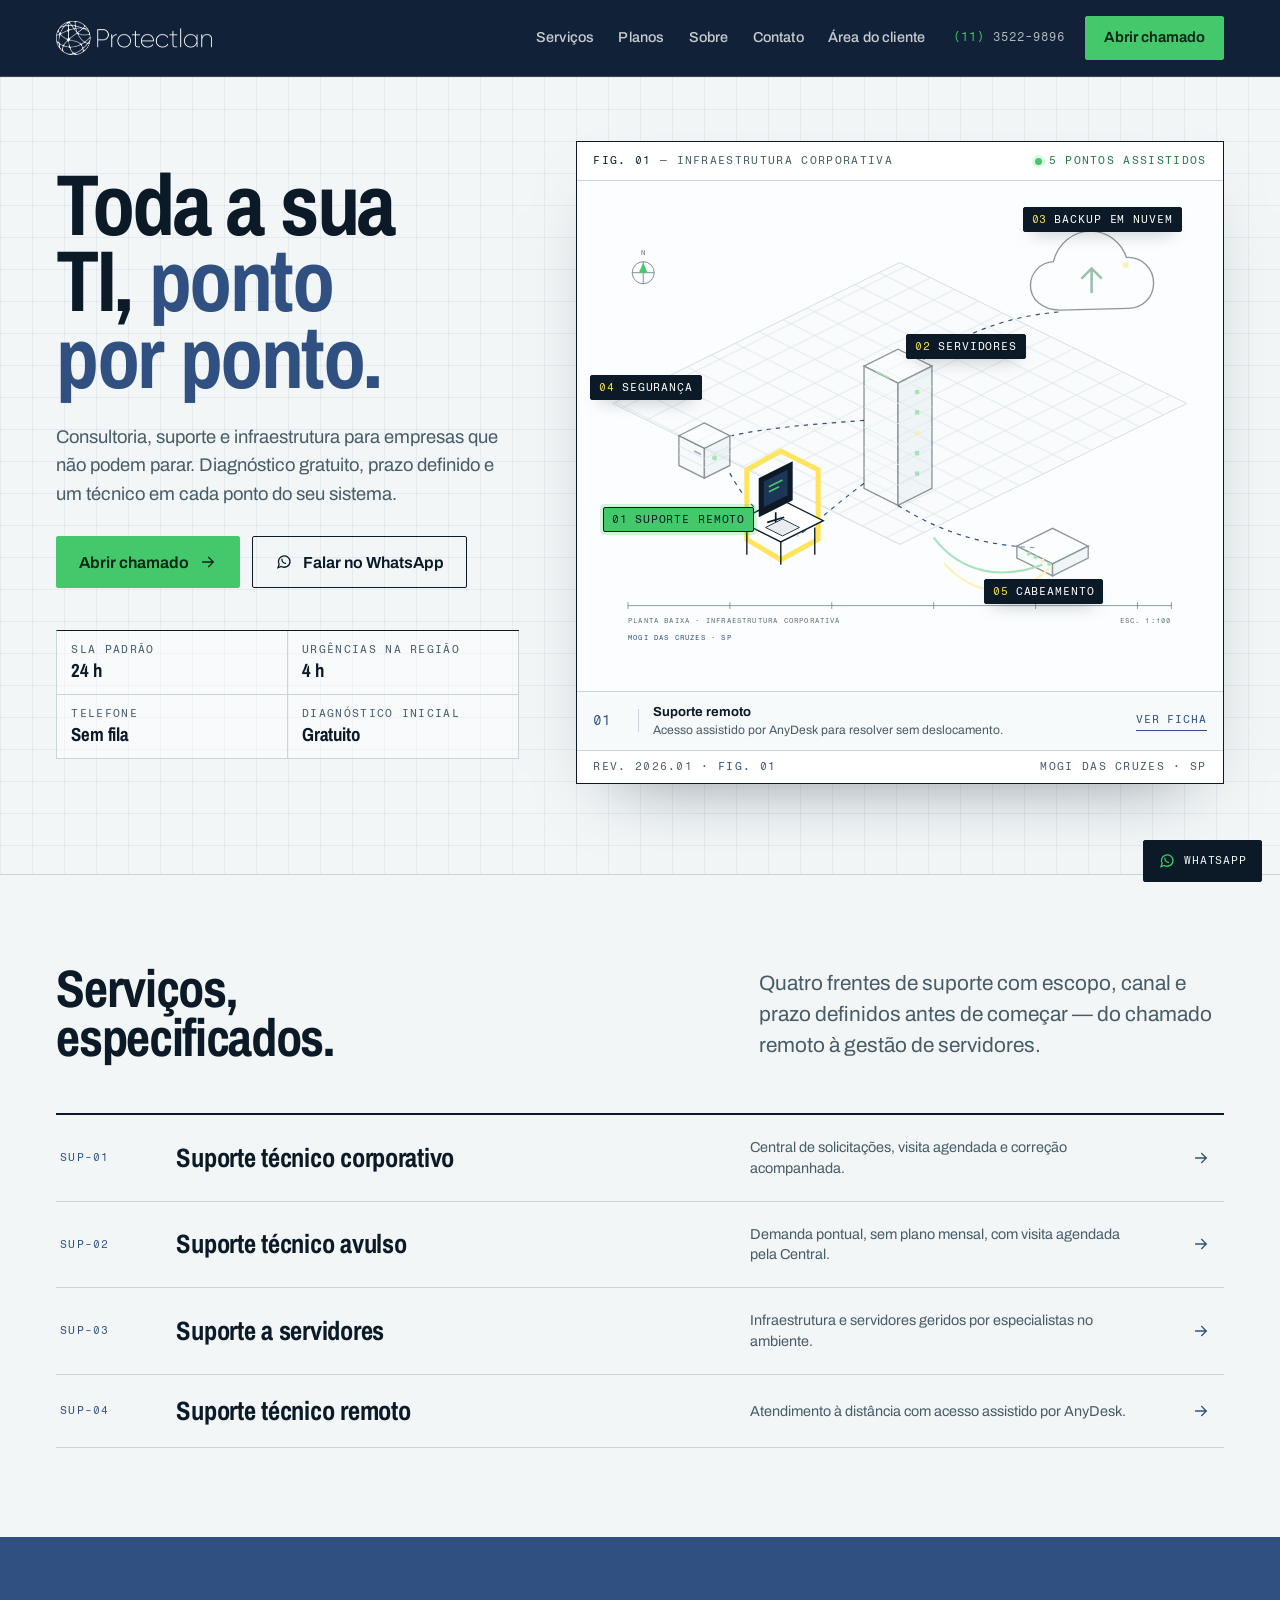
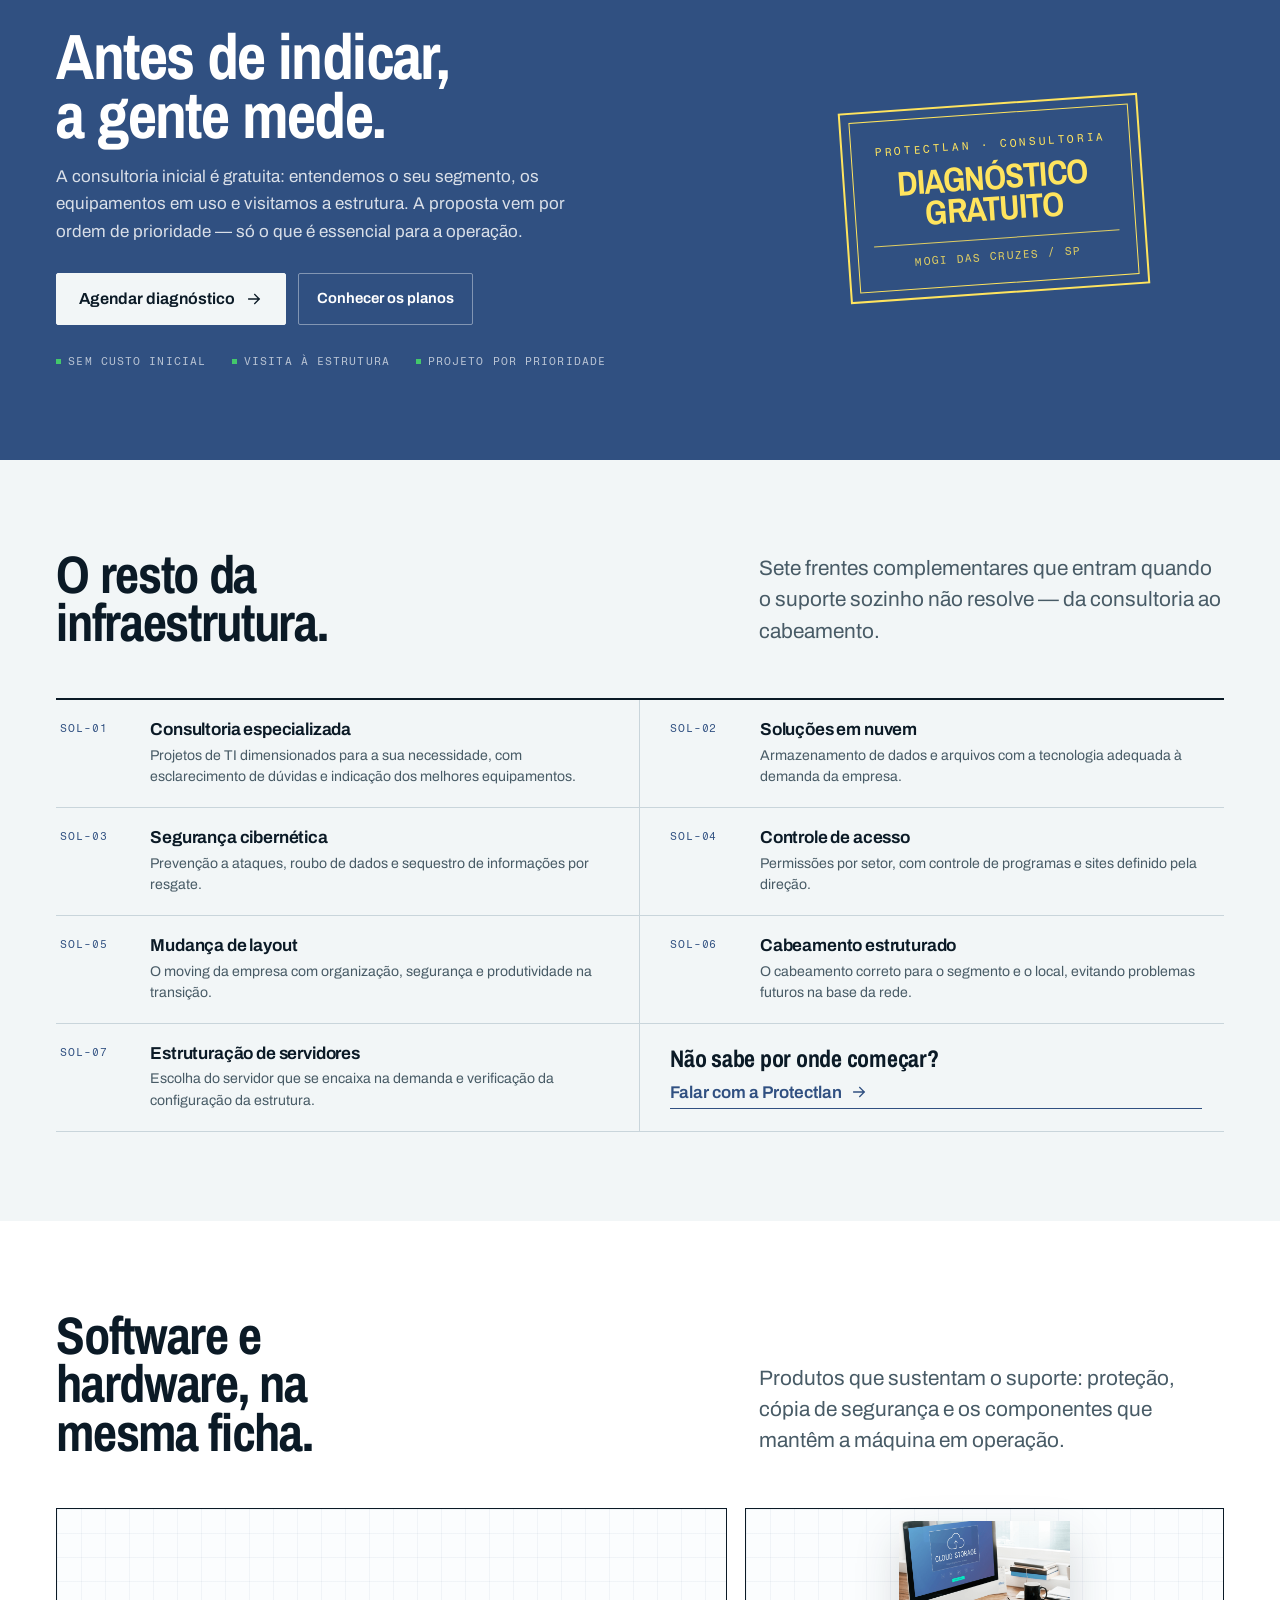
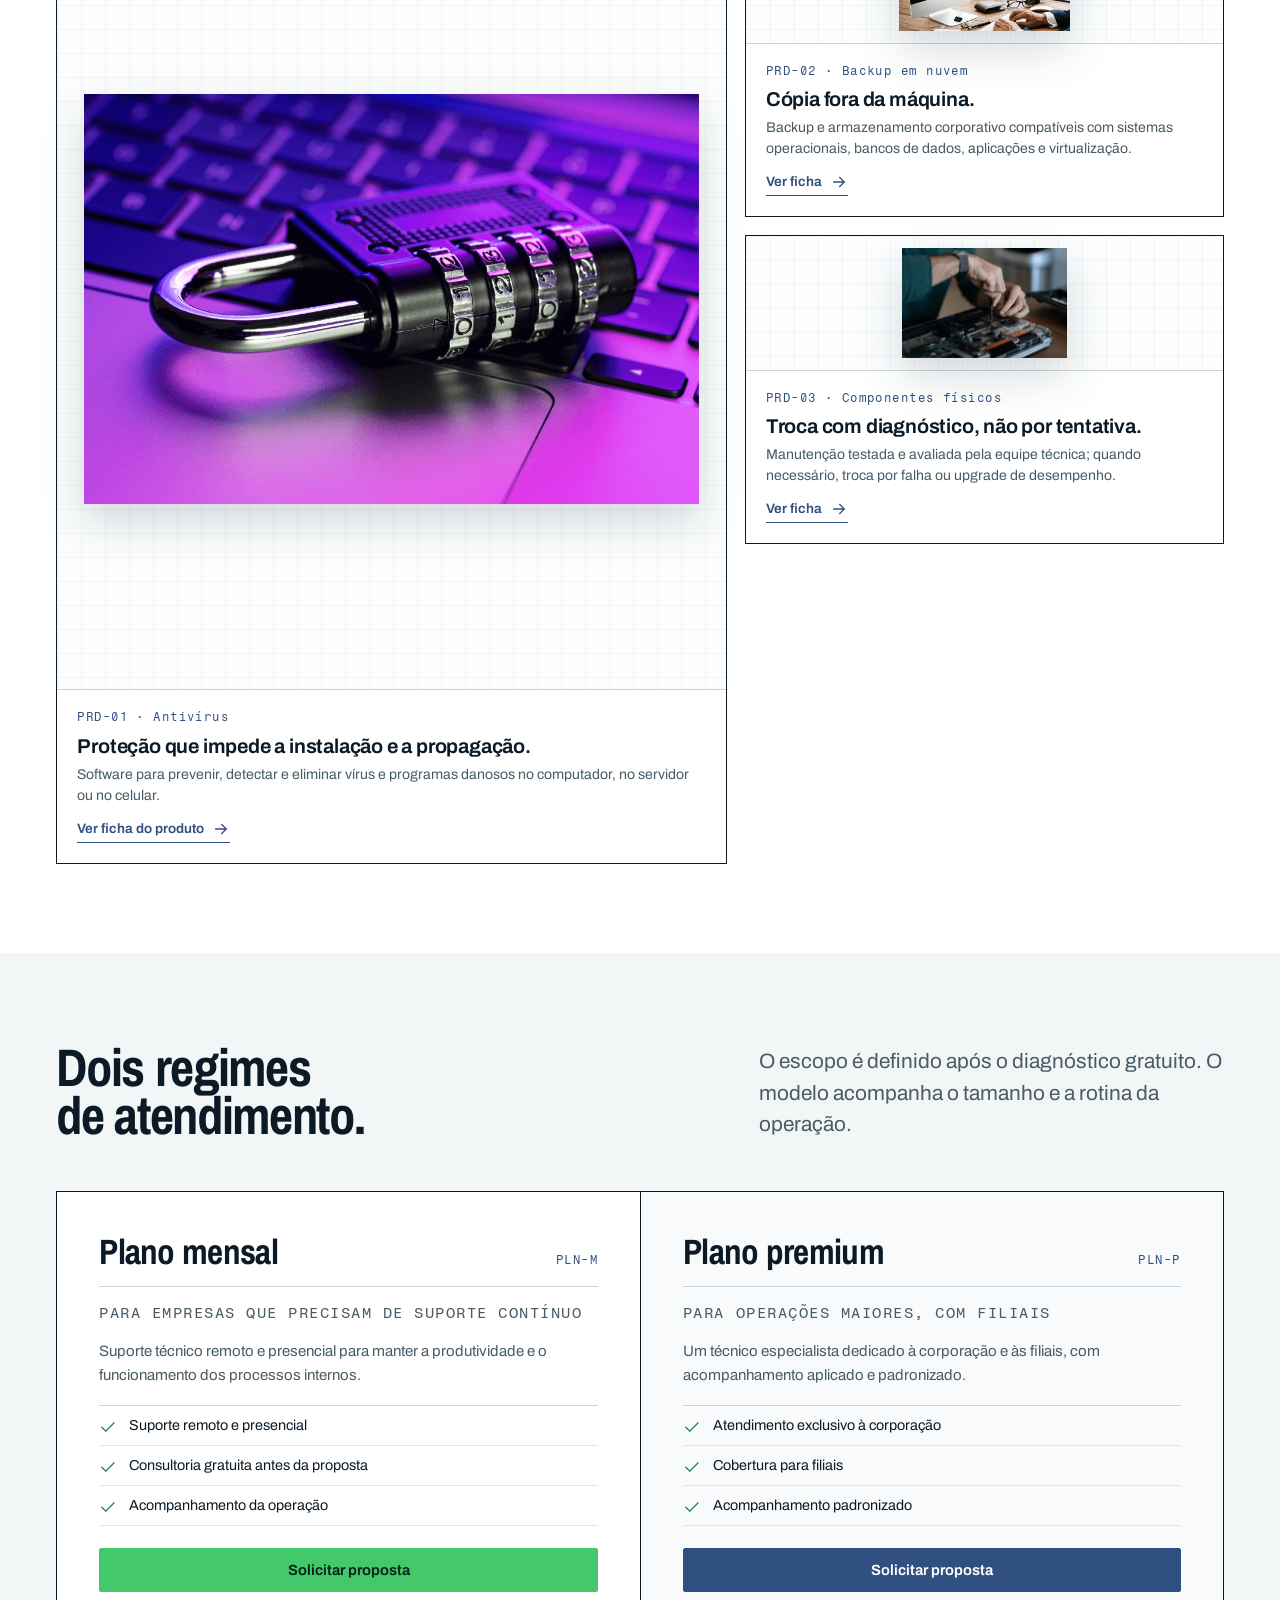
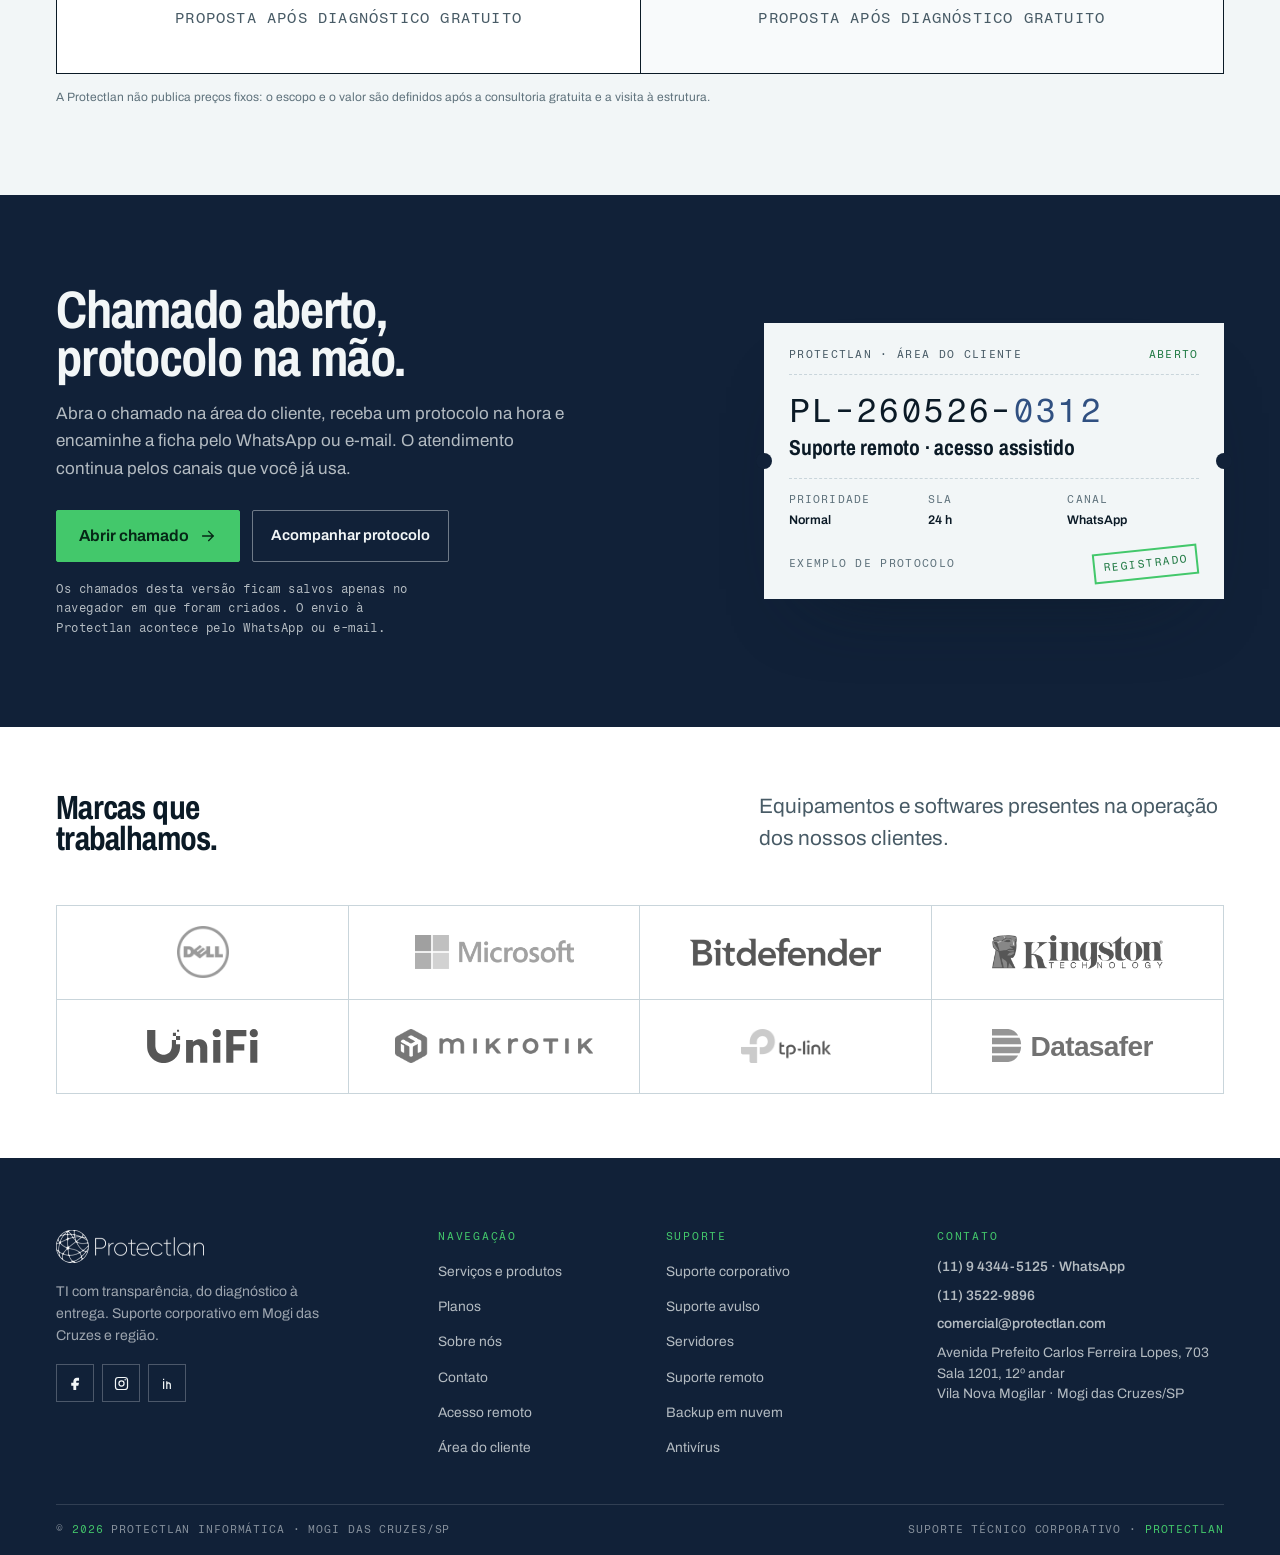
==== commit d5d493fb: "Atualiza marcas parceiras e corrige cartão de protocolo - Substitui as marcas por Dell, Microsoft, B" ====
--- a/public/index.html
+++ b/public/index.html
@@ -10,7 +10,8 @@
 <meta property="og:locale" content="pt_BR">
 <meta property="og:title" content="Protectlan Informática — Toda a sua TI, ponto por ponto">
 <meta property="og:description" content="Consultoria, suporte e infraestrutura de TI para empresas de Mogi das Cruzes e região. Diagnóstico gratuito e resposta definida.">
-<meta property="og:image" content="images/suporte-tecnico-corporativo.png">
+<meta property="og:url" content="https://victorguimaraesdesouza-hub.github.io/Protectlan-Site/">
+<meta property="og:image" content="https://victorguimaraesdesouza-hub.github.io/Protectlan-Site/images/suporte-tecnico-corporativo.png">
 <link rel="icon" href="favicon.svg" type="image/svg+xml">
 <link rel="preload" href="fonts/archivo-narrow-latin-wght-normal.woff2" as="font" type="font/woff2" crossorigin>
 <link rel="preload" href="fonts/archivo-latin-wght-normal.woff2" as="font" type="font/woff2" crossorigin>
@@ -506,8 +507,10 @@
           <div><dt>SLA</dt><dd>24 h</dd></div>
           <div><dt>Canal</dt><dd>WhatsApp</dd></div>
         </dl>
-        <span class="stub-stamp">Registrado</span>
-        <span class="stub-example">Exemplo de protocolo</span>
+        <div class="stub-foot">
+          <span class="stub-example">Exemplo de protocolo</span>
+          <span class="stub-stamp">Registrado</span>
+        </div>
       </div>
     </div>
   </section>
@@ -519,12 +522,14 @@
         <p class="lede">Equipamentos e softwares presentes na operação dos nossos clientes.</p>
       </div>
       <div class="brand-strip" data-reveal>
-        <div class="brand-cell"><img src="images/Intelbras-logo-5-1.png" alt="Intelbras" width="700" height="228" loading="lazy" decoding="async"></div>
-        <div class="brand-cell"><img src="images/microsoft-logo-6.png" alt="Microsoft" width="400" height="85" loading="lazy" decoding="async"></div>
-        <div class="brand-cell"><img src="images/pngegg-1.png" alt="Bitdefender" width="629" height="133" loading="lazy" decoding="async"></div>
-        <div class="brand-cell"><img src="images/kingston-logo-4.png" alt="Kingston" width="400" height="82" loading="lazy" decoding="async"></div>
-        <div class="brand-cell"><img src="images/fortinet-logo-1.png" alt="Fortinet" width="620" height="72" loading="lazy" decoding="async"></div>
+        <div class="brand-cell brand-cell--mark"><img src="images/dell-logo.png" alt="Dell" width="240" height="240" loading="lazy" decoding="async"></div>
+        <div class="brand-cell"><img src="images/microsoft-logo.png" alt="Microsoft" width="600" height="128" loading="lazy" decoding="async"></div>
+        <div class="brand-cell"><img src="images/bitdefender-logo.png" alt="Bitdefender" width="600" height="88" loading="lazy" decoding="async"></div>
+        <div class="brand-cell"><img src="images/kingston-logo.png" alt="Kingston" width="600" height="119" loading="lazy" decoding="async"></div>
+        <div class="brand-cell"><img src="images/unifi-logo.svg" alt="UniFi" width="163" height="50" loading="lazy" decoding="async"></div>
+        <div class="brand-cell"><img src="images/mikrotik-logo.png" alt="MikroTik" width="600" height="103" loading="lazy" decoding="async"></div>
         <div class="brand-cell"><img src="images/tp-link-logo-5.png" alt="TP-Link" width="400" height="152" loading="lazy" decoding="async"></div>
+        <div class="brand-cell"><img src="images/datasafer-logo.svg" alt="Datasafer Backup" width="520" height="104" loading="lazy" decoding="async"></div>
       </div>
     </div>
   </section>
--- a/public/assets/css/site.css
+++ b/public/assets/css/site.css
@@ -1195,8 +1195,9 @@
   color: var(--ink);
 }
 .stub-code span { color: var(--blue); }
-.stub-subject {
-  margin-top: 8px;
+.client-band .stub-subject {
+  margin-top: 10px;
+  color: var(--ink);
   font-family: var(--font-display);
   font-size: 1.35rem;
   font-weight: 700;
@@ -1220,13 +1221,19 @@
 }
 .stub-meta dd {
   margin-top: 2px;
+  color: var(--ink);
   font-size: 0.78rem;
   font-weight: 600;
 }
+.stub-foot {
+  display: flex;
+  align-items: center;
+  justify-content: space-between;
+  gap: 12px;
+  margin-top: 18px;
+}
 .stub-stamp {
-  position: absolute;
-  right: 18px;
-  bottom: 16px;
+  flex: none;
   transform: rotate(-6deg);
   border: 2px solid var(--green);
   color: var(--green-dark);
@@ -1237,9 +1244,6 @@
   text-transform: uppercase;
 }
 .stub-example {
-  position: absolute;
-  left: 24px;
-  bottom: 18px;
   font-family: var(--font-mono);
   font-size: 0.6875rem;
   letter-spacing: 0.12em;
@@ -1250,7 +1254,7 @@
 /* Brands ------------------------------------------------------------------ */
 .brand-strip {
   display: grid;
-  grid-template-columns: repeat(6, minmax(0, 1fr));
+  grid-template-columns: repeat(4, minmax(0, 1fr));
   border-top: 1px solid var(--rule);
   border-left: 1px solid var(--rule);
 }
@@ -1274,6 +1278,7 @@
 }
 .brand-cell:hover img { filter: grayscale(0); opacity: 1; }
 .brand-cell:nth-child(3) img { max-height: 28px; }
+.brand-cell--mark img { max-height: 52px; }
 
 /* Footer ------------------------------------------------------------------ */
 .site-footer {
@@ -2587,7 +2592,7 @@
   .cta-strip .actions { justify-self: start; }
   .product-plate--feature .product-media { min-height: 300px; }
   .product-plate--feature .product-media img { max-height: 320px; }
-  .brand-strip { grid-template-columns: repeat(3, minmax(0, 1fr)); }
+  .brand-strip { grid-template-columns: repeat(4, minmax(0, 1fr)); }
   .footer-grid { grid-template-columns: repeat(2, minmax(0, 1fr)); }
   .services-layout { grid-template-columns: 1fr; }
   .toc { position: static; }
@@ -2752,8 +2757,6 @@
   .field--full { grid-column: auto; }
   .steps { grid-template-columns: 1fr; }
   .stub-meta { grid-template-columns: repeat(2, minmax(0, 1fr)); }
-  .stub-stamp { position: static; display: inline-block; margin-top: 14px; }
-  .stub-example { position: static; display: block; margin-top: 10px; }
   .protocol-stub { transform: none; }
   .client-form-plate { padding: 20px 16px; }
   .ticket > summary { grid-template-columns: minmax(0, 1fr) 24px; }
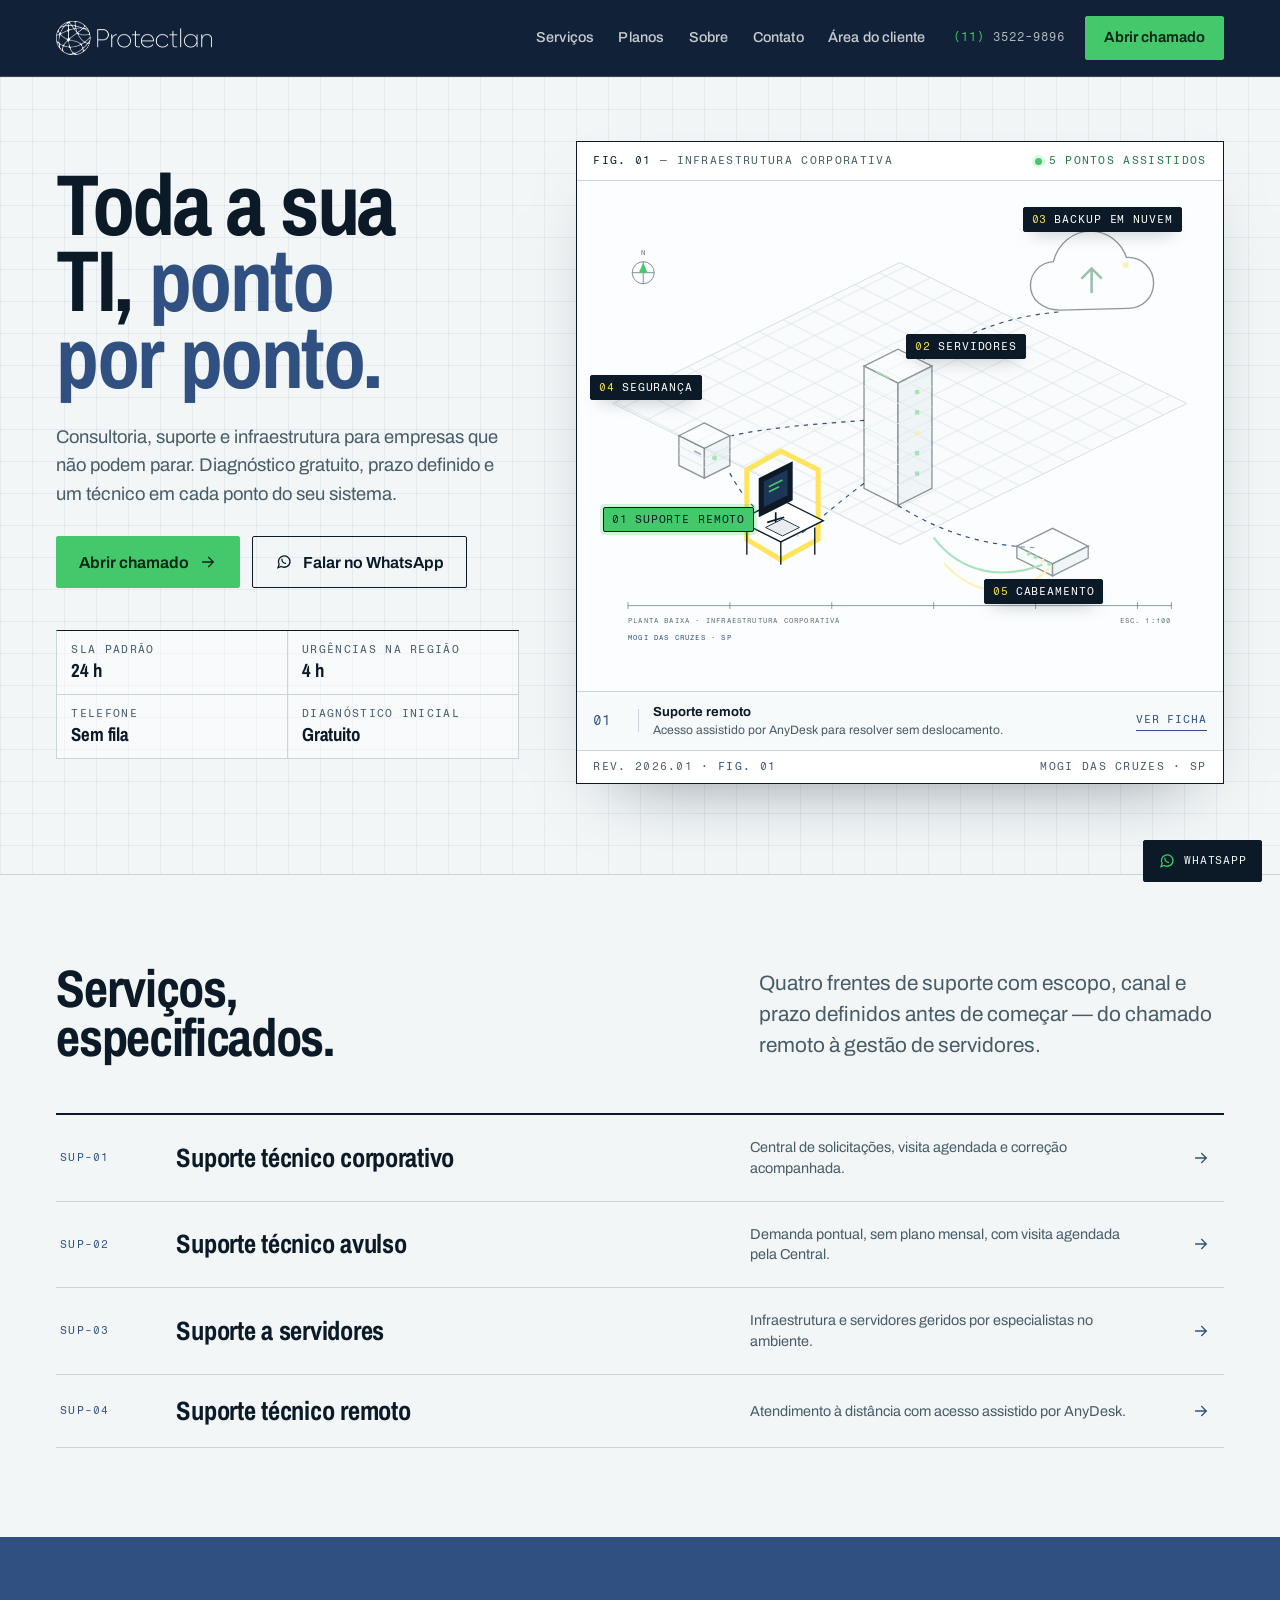
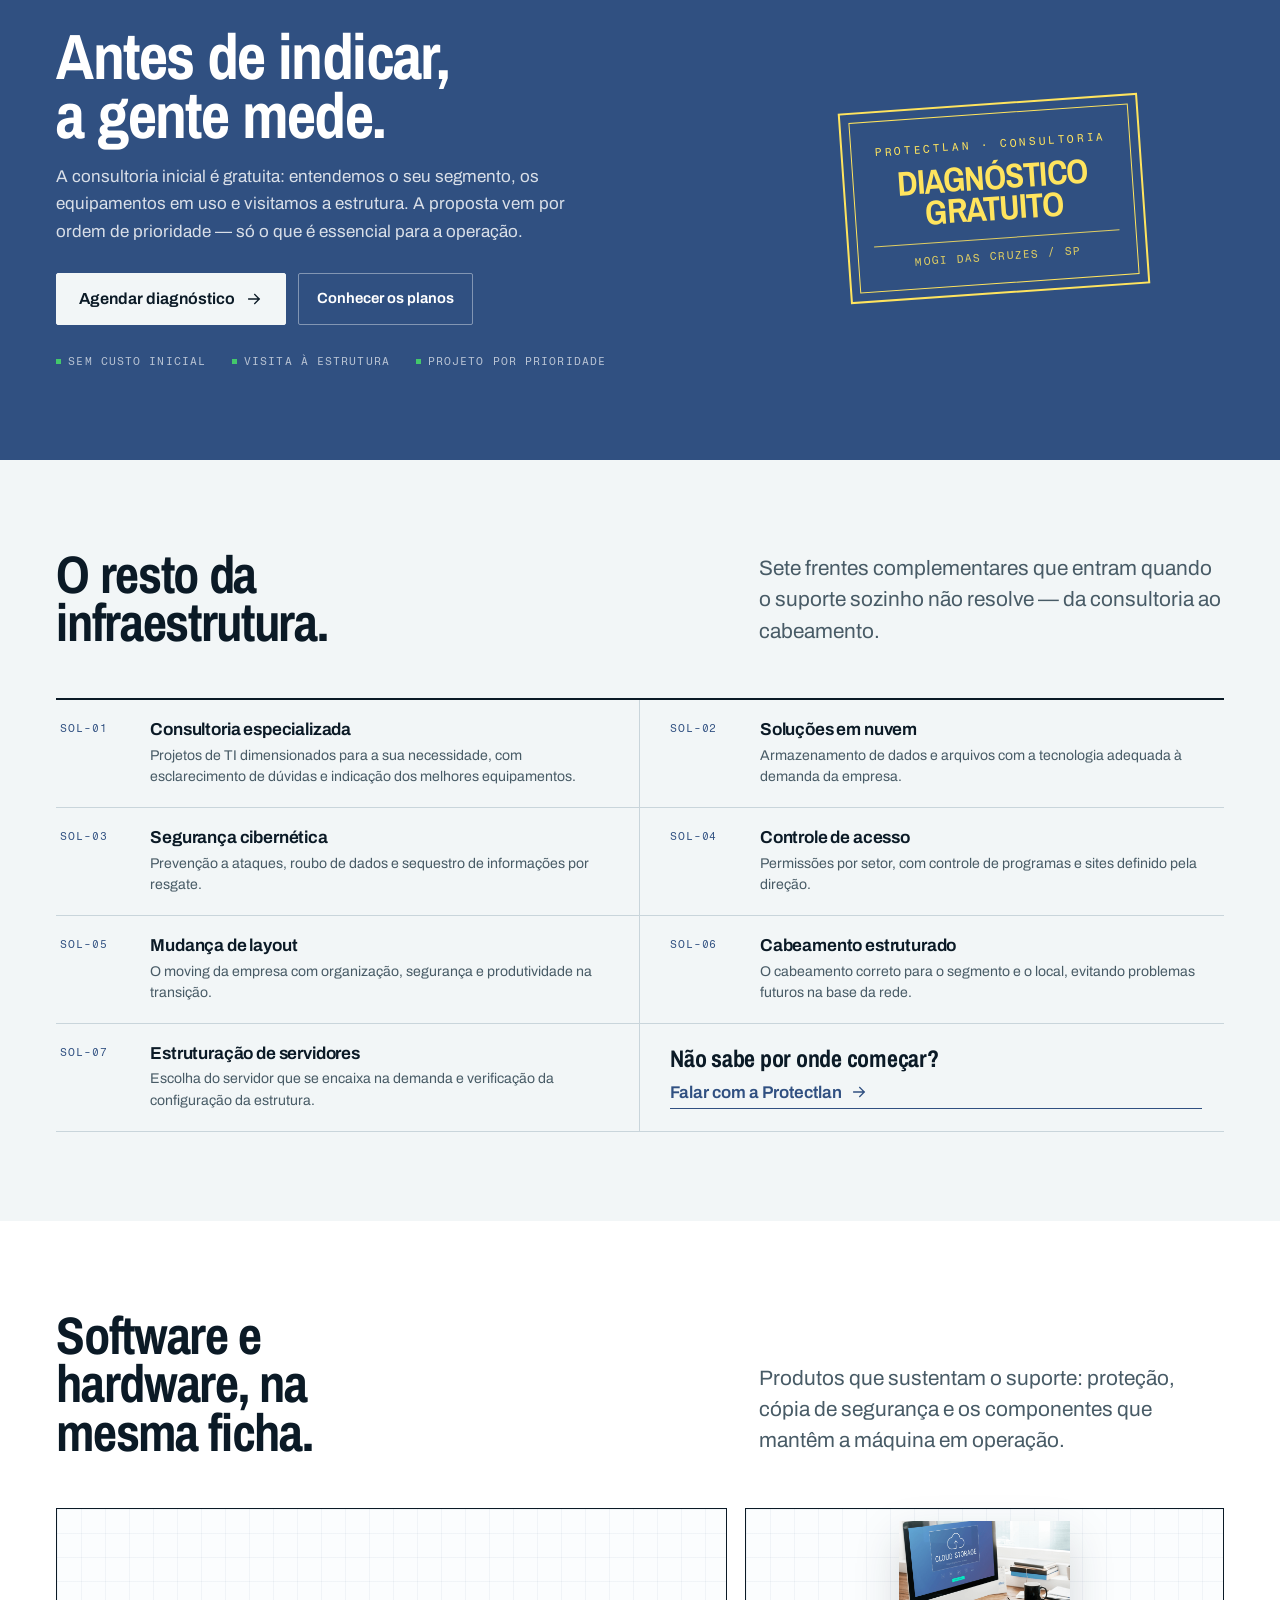
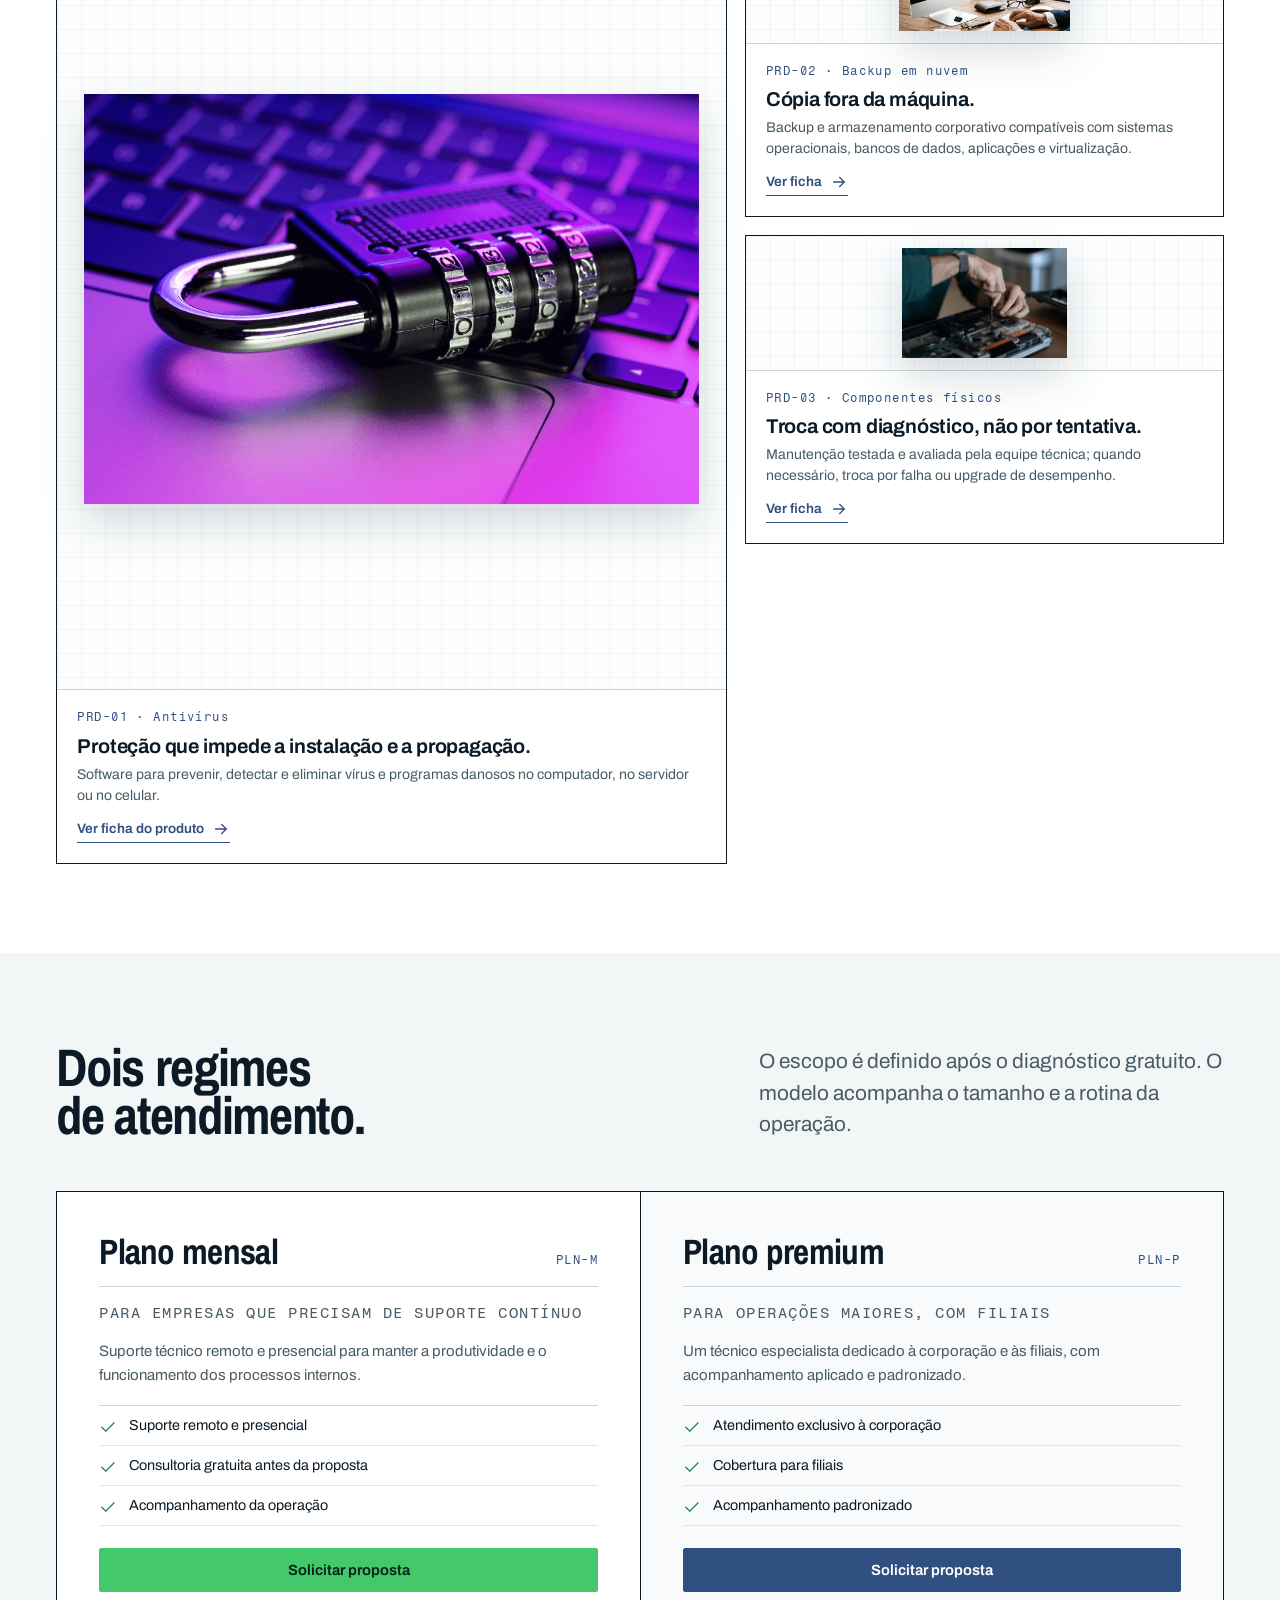
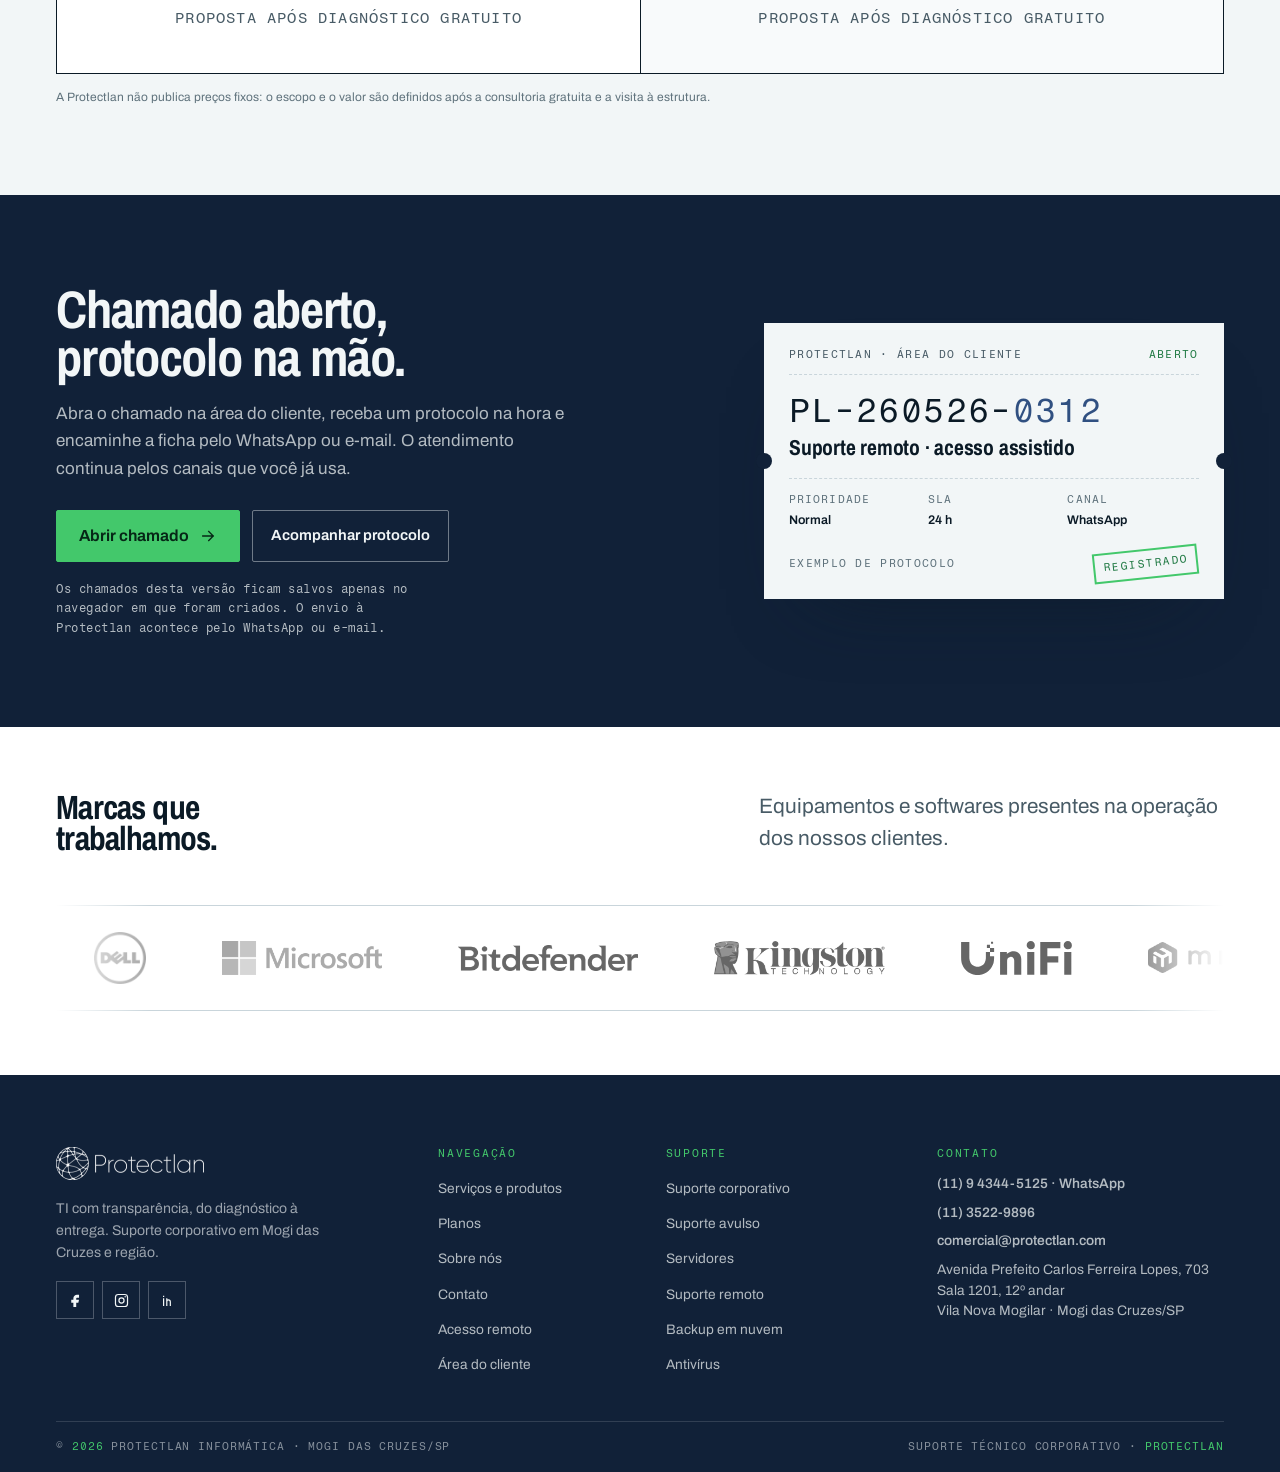
==== commit 1b83fa3a: "Transforma marcas parceiras em carrossel animado com links - Logos em uma única linha, rolando conti" ====
--- a/public/index.html
+++ b/public/index.html
@@ -521,15 +521,27 @@
         <h2 class="h2-sm" id="marcas-title">Marcas que trabalhamos.</h2>
         <p class="lede">Equipamentos e softwares presentes na operação dos nossos clientes.</p>
       </div>
-      <div class="brand-strip" data-reveal>
-        <div class="brand-cell brand-cell--mark"><img src="images/dell-logo.png" alt="Dell" width="240" height="240" loading="lazy" decoding="async"></div>
-        <div class="brand-cell"><img src="images/microsoft-logo.png" alt="Microsoft" width="600" height="128" loading="lazy" decoding="async"></div>
-        <div class="brand-cell"><img src="images/bitdefender-logo.png" alt="Bitdefender" width="600" height="88" loading="lazy" decoding="async"></div>
-        <div class="brand-cell"><img src="images/kingston-logo.png" alt="Kingston" width="600" height="119" loading="lazy" decoding="async"></div>
-        <div class="brand-cell"><img src="images/unifi-logo.svg" alt="UniFi" width="163" height="50" loading="lazy" decoding="async"></div>
-        <div class="brand-cell"><img src="images/mikrotik-logo.png" alt="MikroTik" width="600" height="103" loading="lazy" decoding="async"></div>
-        <div class="brand-cell"><img src="images/tp-link-logo-5.png" alt="TP-Link" width="400" height="152" loading="lazy" decoding="async"></div>
-        <div class="brand-cell"><img src="images/datasafer-logo.svg" alt="Datasafer Backup" width="520" height="104" loading="lazy" decoding="async"></div>
+      <div class="brand-marquee" data-reveal>
+        <ul class="brand-track" aria-label="Marcas parceiras (links abrem em nova aba)">
+          <li><a class="brand-logo brand-logo--mark" href="https://www.dell.com/pt-br" target="_blank" rel="noopener noreferrer" title="Dell · site oficial"><img src="images/dell-logo.png" alt="Dell" width="240" height="240" loading="lazy" decoding="async"></a></li>
+          <li><a class="brand-logo" href="https://www.microsoft.com/pt-br" target="_blank" rel="noopener noreferrer" title="Microsoft · site oficial"><img src="images/microsoft-logo.png" alt="Microsoft" width="600" height="128" loading="lazy" decoding="async"></a></li>
+          <li><a class="brand-logo brand-logo--slim" href="https://www.bitdefender.com/pt-br/" target="_blank" rel="noopener noreferrer" title="Bitdefender · site oficial"><img src="images/bitdefender-logo.png" alt="Bitdefender" width="600" height="88" loading="lazy" decoding="async"></a></li>
+          <li><a class="brand-logo" href="https://www.kingston.com/br" target="_blank" rel="noopener noreferrer" title="Kingston · site oficial"><img src="images/kingston-logo.png" alt="Kingston" width="600" height="119" loading="lazy" decoding="async"></a></li>
+          <li><a class="brand-logo" href="https://br.store.ui.com/br/pt" target="_blank" rel="noopener noreferrer" title="UniFi · site oficial"><img src="images/unifi-logo.svg" alt="UniFi" width="163" height="50" loading="lazy" decoding="async"></a></li>
+          <li><a class="brand-logo" href="https://mikrotik.com/" target="_blank" rel="noopener noreferrer" title="MikroTik · site oficial"><img src="images/mikrotik-logo.png" alt="MikroTik" width="600" height="103" loading="lazy" decoding="async"></a></li>
+          <li><a class="brand-logo" href="https://www.tp-link.com/br/" target="_blank" rel="noopener noreferrer" title="TP-Link · site oficial"><img src="images/tp-link-logo-5.png" alt="TP-Link" width="400" height="152" loading="lazy" decoding="async"></a></li>
+          <li><a class="brand-logo" href="https://datasafer.com.br/" target="_blank" rel="noopener noreferrer" title="Datasafer Backup · site oficial"><img src="images/datasafer-logo.svg" alt="Datasafer Backup" width="520" height="104" loading="lazy" decoding="async"></a></li>
+        </ul>
+        <ul class="brand-track" aria-hidden="true">
+          <li><a class="brand-logo brand-logo--mark" href="https://www.dell.com/pt-br" target="_blank" rel="noopener noreferrer" tabindex="-1" title="Dell · site oficial"><img src="images/dell-logo.png" alt="" width="240" height="240" loading="lazy" decoding="async"></a></li>
+          <li><a class="brand-logo" href="https://www.microsoft.com/pt-br" target="_blank" rel="noopener noreferrer" tabindex="-1" title="Microsoft · site oficial"><img src="images/microsoft-logo.png" alt="" width="600" height="128" loading="lazy" decoding="async"></a></li>
+          <li><a class="brand-logo brand-logo--slim" href="https://www.bitdefender.com/pt-br/" target="_blank" rel="noopener noreferrer" tabindex="-1" title="Bitdefender · site oficial"><img src="images/bitdefender-logo.png" alt="" width="600" height="88" loading="lazy" decoding="async"></a></li>
+          <li><a class="brand-logo" href="https://www.kingston.com/br" target="_blank" rel="noopener noreferrer" tabindex="-1" title="Kingston · site oficial"><img src="images/kingston-logo.png" alt="" width="600" height="119" loading="lazy" decoding="async"></a></li>
+          <li><a class="brand-logo" href="https://br.store.ui.com/br/pt" target="_blank" rel="noopener noreferrer" tabindex="-1" title="UniFi · site oficial"><img src="images/unifi-logo.svg" alt="" width="163" height="50" loading="lazy" decoding="async"></a></li>
+          <li><a class="brand-logo" href="https://mikrotik.com/" target="_blank" rel="noopener noreferrer" tabindex="-1" title="MikroTik · site oficial"><img src="images/mikrotik-logo.png" alt="" width="600" height="103" loading="lazy" decoding="async"></a></li>
+          <li><a class="brand-logo" href="https://www.tp-link.com/br/" target="_blank" rel="noopener noreferrer" tabindex="-1" title="TP-Link · site oficial"><img src="images/tp-link-logo-5.png" alt="" width="400" height="152" loading="lazy" decoding="async"></a></li>
+          <li><a class="brand-logo" href="https://datasafer.com.br/" target="_blank" rel="noopener noreferrer" tabindex="-1" title="Datasafer Backup · site oficial"><img src="images/datasafer-logo.svg" alt="" width="520" height="104" loading="lazy" decoding="async"></a></li>
+        </ul>
       </div>
     </div>
   </section>
--- a/public/assets/css/site.css
+++ b/public/assets/css/site.css
@@ -1252,33 +1252,56 @@
 }
 
 /* Brands ------------------------------------------------------------------ */
-.brand-strip {
-  display: grid;
-  grid-template-columns: repeat(4, minmax(0, 1fr));
+.brand-marquee {
+  --brand-gap: clamp(40px, 5vw, 72px);
+  display: flex;
+  overflow: hidden;
   border-top: 1px solid var(--rule);
-  border-left: 1px solid var(--rule);
-}
-.brand-cell {
+  border-bottom: 1px solid var(--rule);
+  -webkit-mask-image: linear-gradient(90deg, transparent, #000 8%, #000 92%, transparent);
+          mask-image: linear-gradient(90deg, transparent, #000 8%, #000 92%, transparent);
+}
+.brand-track {
+  display: flex;
+  align-items: center;
+  flex: none;
+  gap: var(--brand-gap);
+  margin: 0;
+  padding: 0 calc(var(--brand-gap) / 2);
+  list-style: none;
+  animation: brand-scroll 38s linear infinite;
+}
+.brand-marquee:hover .brand-track,
+.brand-marquee:focus-within .brand-track { animation-play-state: paused; }
+@keyframes brand-scroll {
+  to { transform: translateX(-100%); }
+}
+.brand-logo {
   display: flex;
   align-items: center;
   justify-content: center;
-  min-height: 94px;
-  padding: 18px;
-  border-right: 1px solid var(--rule);
-  border-bottom: 1px solid var(--rule);
-  background: rgba(255, 255, 255, 0.38);
-}
-.brand-cell img {
-  max-width: 100%;
+  height: 104px;
+  padding: 0 6px;
+}
+.brand-logo img {
+  width: auto;
+  max-width: 180px;
   max-height: 34px;
-  width: auto;
   filter: grayscale(1);
-  opacity: 0.66;
-  transition: filter 200ms ease, opacity 200ms ease;
-}
-.brand-cell:hover img { filter: grayscale(0); opacity: 1; }
-.brand-cell:nth-child(3) img { max-height: 28px; }
-.brand-cell--mark img { max-height: 52px; }
+  opacity: 0.6;
+  transition: filter 220ms ease, opacity 220ms ease, transform 220ms ease;
+}
+.brand-logo--slim img { max-height: 28px; }
+.brand-logo--mark img { max-height: 52px; }
+.brand-logo:hover img,
+.brand-logo:focus-visible img { filter: none; opacity: 1; transform: scale(1.06); }
+.brand-logo:focus-visible { outline: 2px solid var(--blue); outline-offset: 4px; }
+
+@media (prefers-reduced-motion: reduce) {
+  .brand-marquee { -webkit-mask-image: none; mask-image: none; overflow-x: auto; }
+  .brand-track { animation: none; }
+  .brand-track[aria-hidden="true"] { display: none; }
+}
 
 /* Footer ------------------------------------------------------------------ */
 .site-footer {
@@ -2592,7 +2615,6 @@
   .cta-strip .actions { justify-self: start; }
   .product-plate--feature .product-media { min-height: 300px; }
   .product-plate--feature .product-media img { max-height: 320px; }
-  .brand-strip { grid-template-columns: repeat(4, minmax(0, 1fr)); }
   .footer-grid { grid-template-columns: repeat(2, minmax(0, 1fr)); }
   .services-layout { grid-template-columns: 1fr; }
   .toc { position: static; }
@@ -2743,7 +2765,6 @@
   .product-plate--feature .product-media img { max-height: 260px; }
   .product-row { grid-template-columns: 1fr; gap: 16px; }
   .product-row-media img { height: 200px; }
-  .brand-strip { grid-template-columns: repeat(2, minmax(0, 1fr)); }
   .footer-grid { grid-template-columns: 1fr; gap: 28px; }
   .footer-bottom { flex-direction: column; align-items: flex-start; gap: 6px; }
   .toc ol { grid-template-columns: 1fr; }
@@ -2766,7 +2787,10 @@
   .ticket-caret { grid-column: 2; grid-row: 1 / span 3; }
   .ticket-meta { grid-template-columns: 1fr; gap: 8px; }
   .wa-float { right: 12px; bottom: 12px; padding: 10px 12px; }
-  .brand-cell { min-height: 78px; }
+  .brand-logo { height: 84px; }
+  .brand-logo img { max-width: 140px; max-height: 28px; }
+  .brand-logo--slim img { max-height: 22px; }
+  .brand-logo--mark img { max-height: 44px; }
 }
 
 @media (max-width: 520px) {
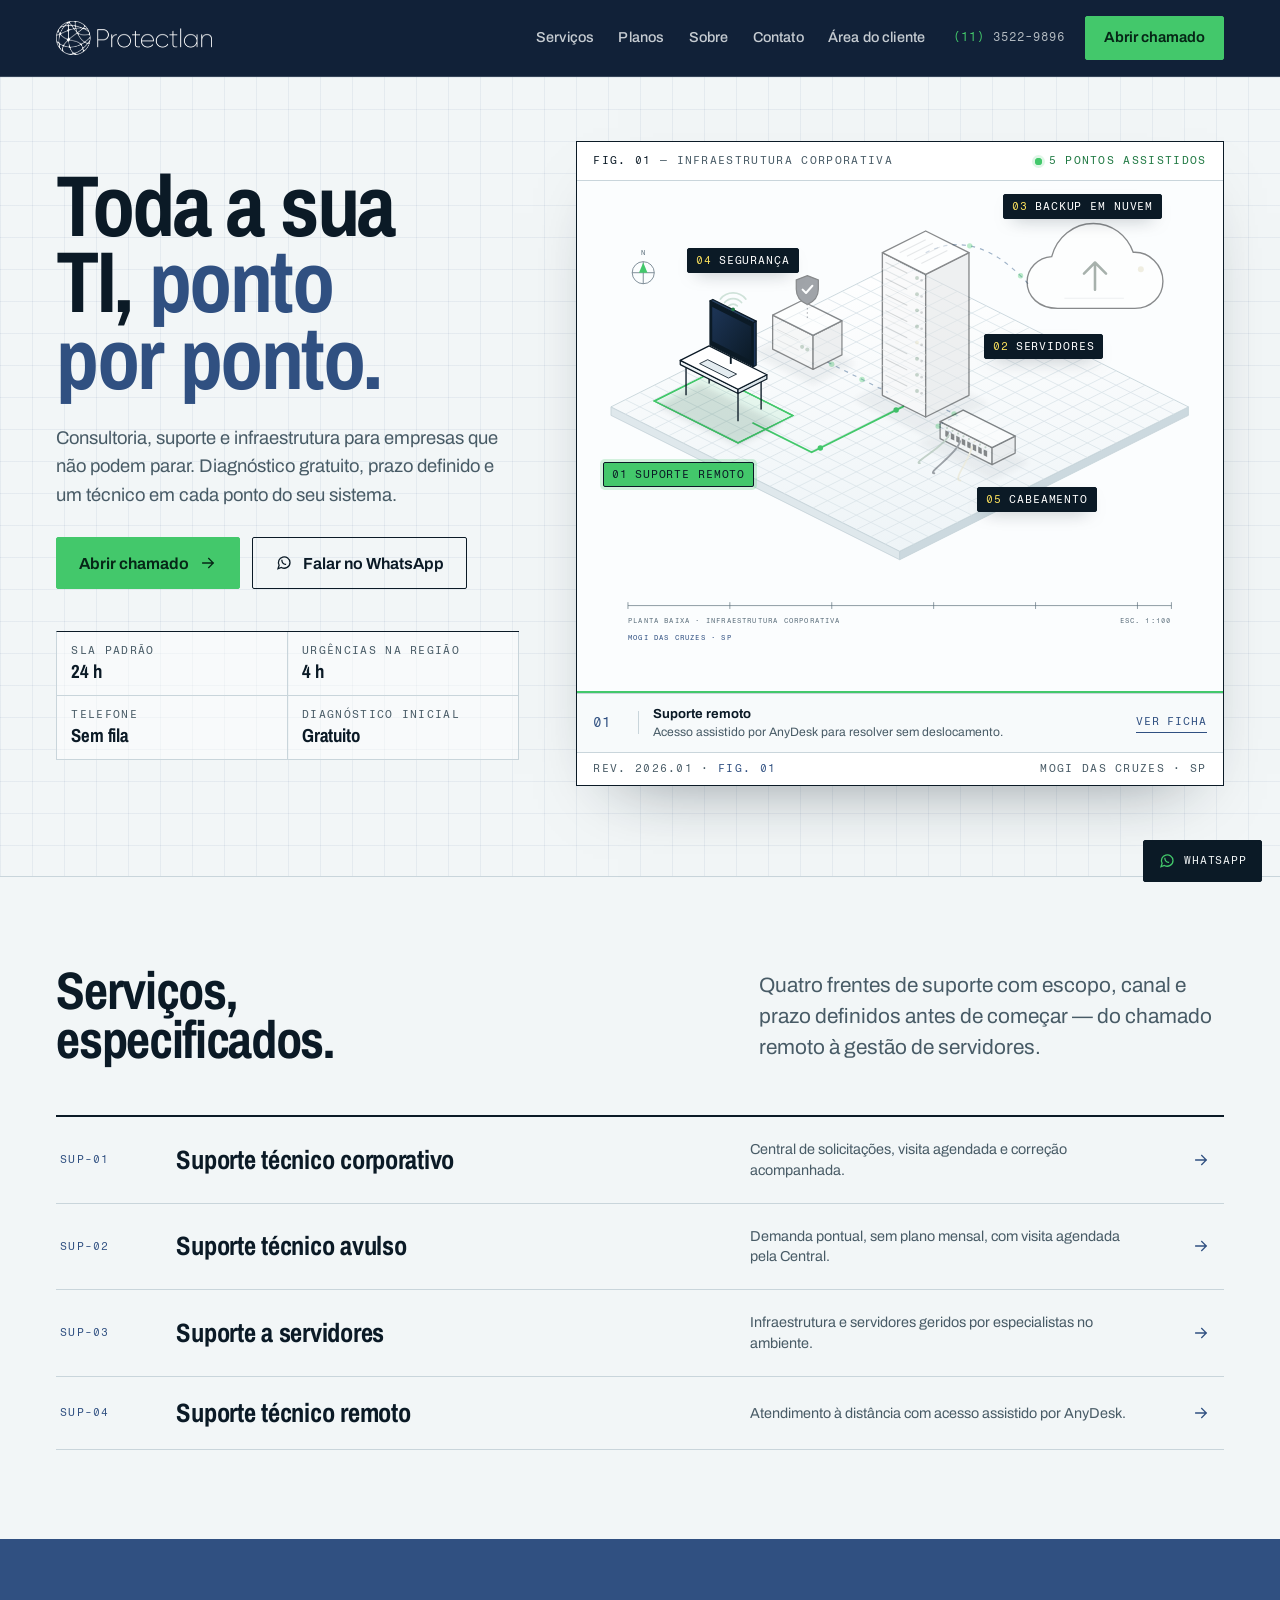
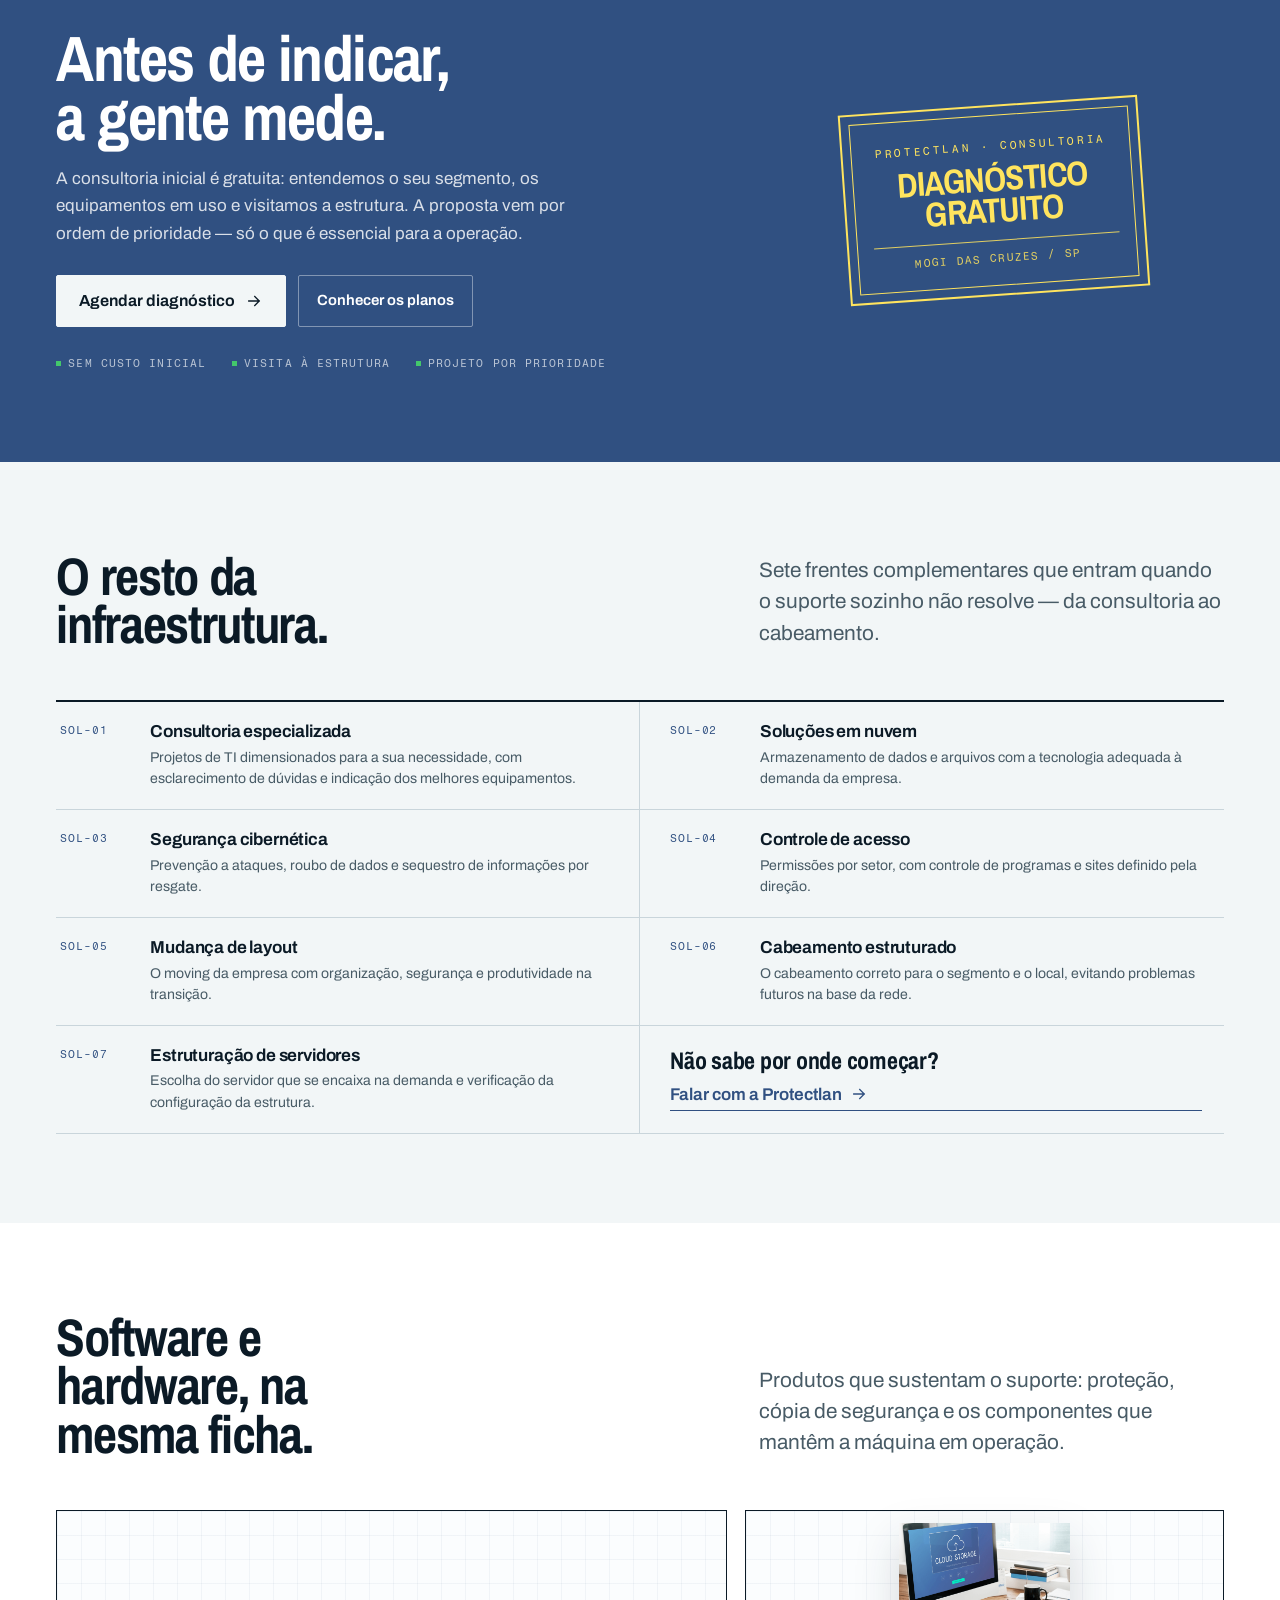
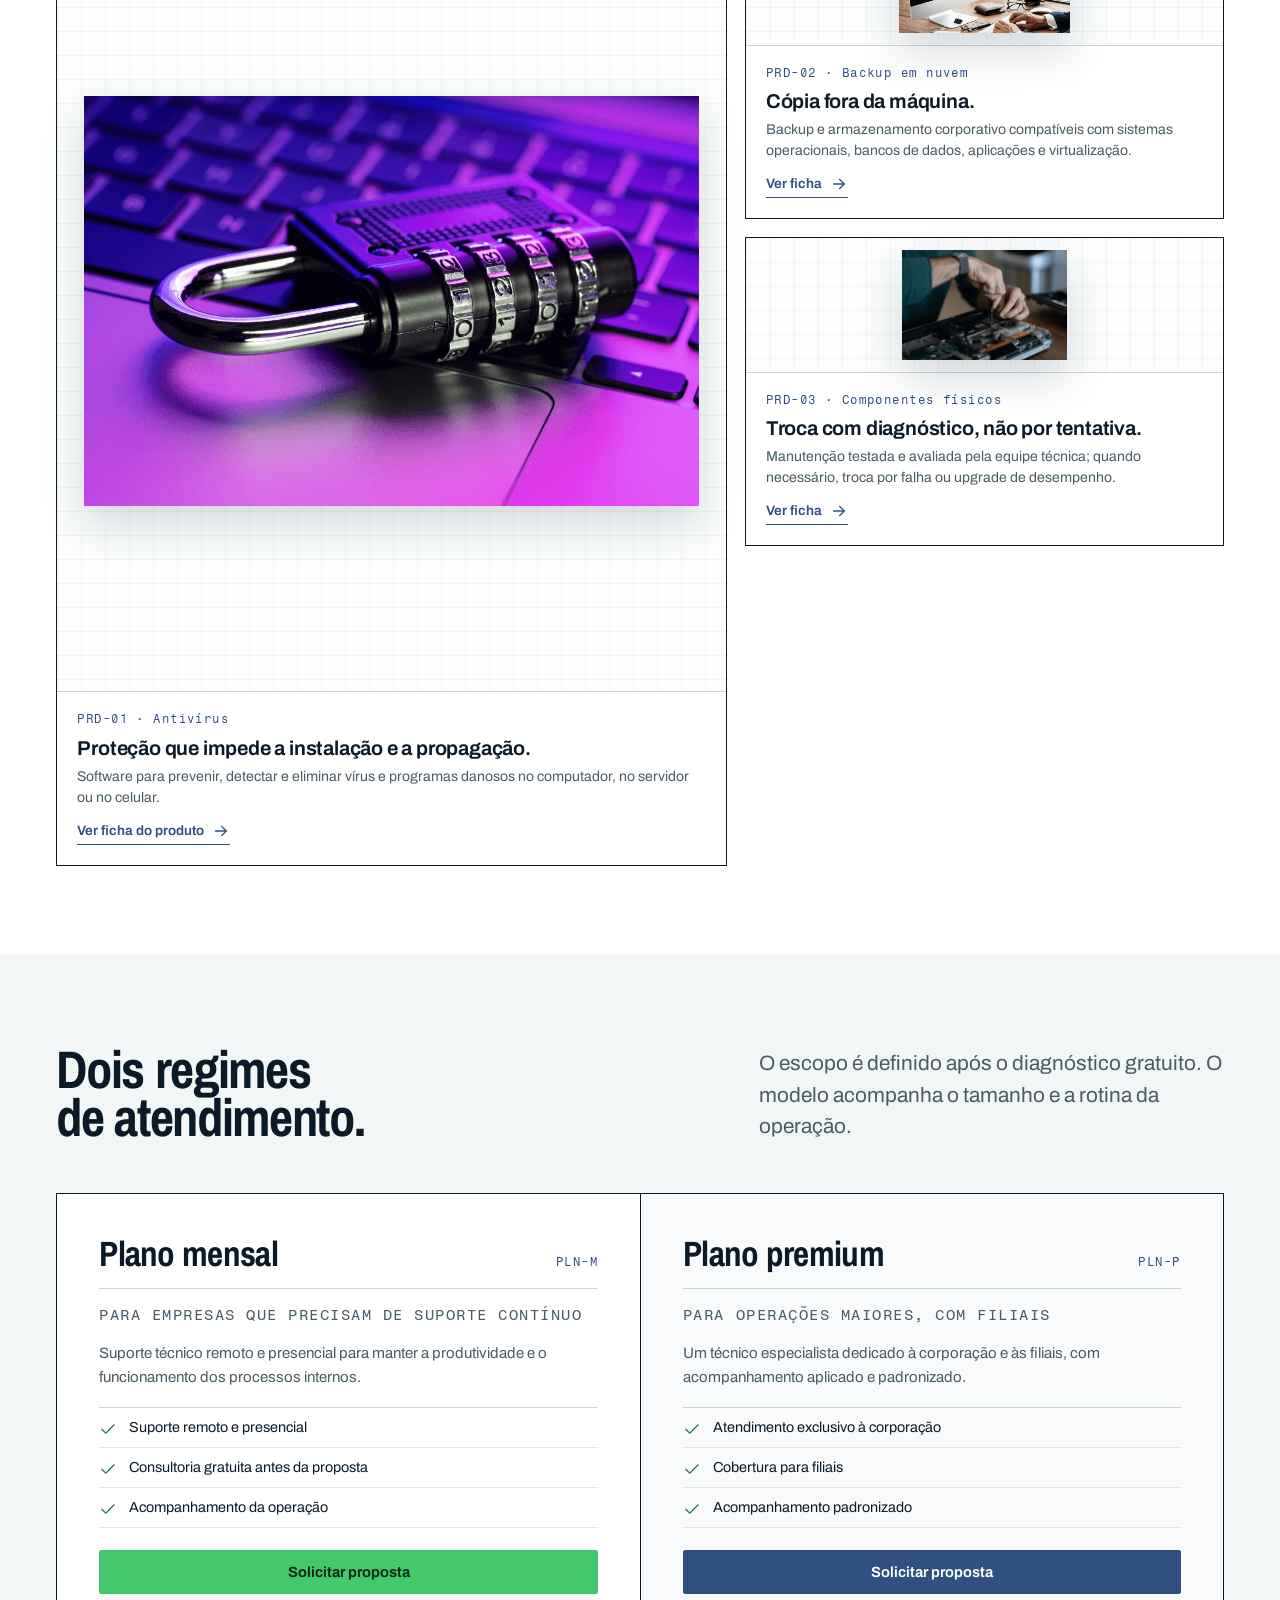
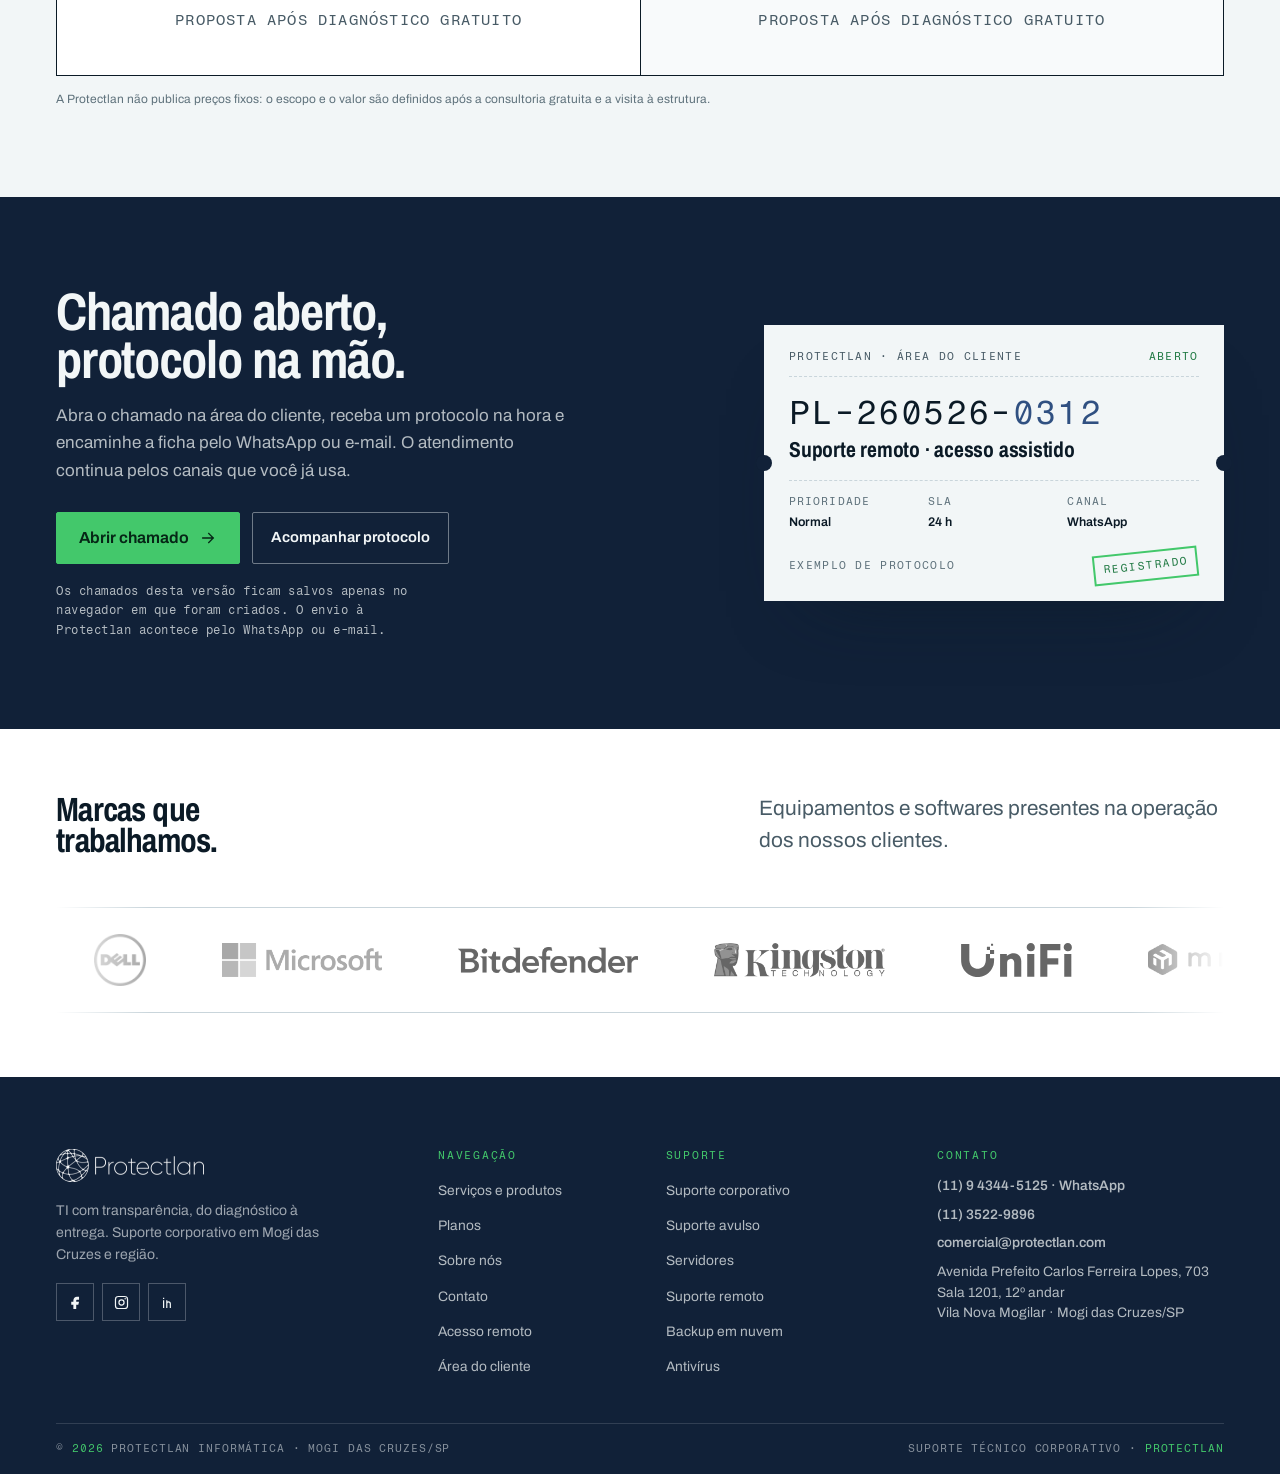
==== commit 5a707a71: "Redesenha o diagrama isométrico da home com novas animações - Ilustração refeita com geometria isomé" ====
--- a/public/index.html
+++ b/public/index.html
@@ -117,100 +117,38 @@
             <title id="iso-title">Diagrama isométrico da infraestrutura de TI atendida pela Protectlan</title>
             <desc id="iso-desc">Servidor central conectado a estações de trabalho, firewall, backup em nuvem e cabeamento estruturado. Cinco pontos numerados correspondem aos serviços.</desc>
             <defs>
-              <pattern id="isoGrid" width="56" height="28" patternUnits="userSpaceOnUse">
-                <path d="M0 14 L28 0 L56 14 L28 28 Z" fill="none" stroke="#dbe5e9" stroke-width="1"/>
-              </pattern>
-              <clipPath id="floorClip">
-                <path d="M380 96 L718 262 L380 428 L42 262 Z"/>
-              </clipPath>
+            <filter id="isoBlur" x="-20%" y="-20%" width="140%" height="140%"><feGaussianBlur stdDeviation="4"/></filter>
+            <linearGradient id="floorFill" x1="0" y1="0" x2="0" y2="1"><stop offset="0" stop-color="#ffffff"/><stop offset="1" stop-color="#eef4f7"/></linearGradient>
+            <linearGradient id="screenFill" x1="0" y1="0" x2="1" y2="1"><stop offset="0" stop-color="#1d3557"/><stop offset="1" stop-color="#0b1a26"/></linearGradient>
             </defs>
-
-            <path d="M380 96 L718 262 L380 428 L42 262 Z" fill="#f9fbfc" stroke="#cfdae0" stroke-width="1"/>
-            <rect x="42" y="96" width="676" height="332" fill="url(#isoGrid)" clip-path="url(#floorClip)"/>
-
-            <g fill="none" stroke="#305081" stroke-width="1.4" stroke-dasharray="5 6" class="iso-links">
-              <path d="M408 210 C476 168 524 158 570 154"/>
-              <path d="M338 282 C284 286 226 290 182 300"/>
-              <path d="M378 382 C438 420 492 430 544 432"/>
-              <path d="M338 356 C306 380 282 402 260 418"/>
-              <path d="M180 344 C198 378 222 402 252 414"/>
+            <path d="M40.0 266.0 L380.0 436.0 L380.0 446.0 L40.0 276.0 Z" fill="#dfe8ec" stroke="#c4d2d9" stroke-width="1"/>
+            <path d="M720.0 266.0 L380.0 436.0 L380.0 446.0 L720.0 276.0 Z" fill="#ccd9df" stroke="#c4d2d9" stroke-width="1"/>
+            <path d="M380.0 96.0 L720.0 266.0 L380.0 436.0 L40.0 266.0 Z" fill="url(#floorFill)" stroke="#c4d2d9" stroke-width="1"/>
+            <g stroke="#dce6ea" stroke-width="1"><path d="M397.0 104.5 L57.0 274.5M363.0 104.5 L703.0 274.5"/><path d="M414.0 113.0 L74.0 283.0M346.0 113.0 L686.0 283.0"/><path d="M431.0 121.5 L91.0 291.5M329.0 121.5 L669.0 291.5"/><path d="M448.0 130.0 L108.0 300.0M312.0 130.0 L652.0 300.0"/><path d="M465.0 138.5 L125.0 308.5M295.0 138.5 L635.0 308.5"/><path d="M482.0 147.0 L142.0 317.0M278.0 147.0 L618.0 317.0"/><path d="M499.0 155.5 L159.0 325.5M261.0 155.5 L601.0 325.5"/><path d="M516.0 164.0 L176.0 334.0M244.0 164.0 L584.0 334.0"/><path d="M533.0 172.5 L193.0 342.5M227.0 172.5 L567.0 342.5"/><path d="M550.0 181.0 L210.0 351.0M210.0 181.0 L550.0 351.0"/><path d="M567.0 189.5 L227.0 359.5M193.0 189.5 L533.0 359.5"/><path d="M584.0 198.0 L244.0 368.0M176.0 198.0 L516.0 368.0"/><path d="M601.0 206.5 L261.0 376.5M159.0 206.5 L499.0 376.5"/><path d="M618.0 215.0 L278.0 385.0M142.0 215.0 L482.0 385.0"/><path d="M635.0 223.5 L295.0 393.5M125.0 223.5 L465.0 393.5"/><path d="M652.0 232.0 L312.0 402.0M108.0 232.0 L448.0 402.0"/><path d="M669.0 240.5 L329.0 410.5M91.0 240.5 L431.0 410.5"/><path d="M686.0 249.0 L346.0 419.0M74.0 249.0 L414.0 419.0"/><path d="M703.0 257.5 L363.0 427.5M57.0 257.5 L397.0 427.5"/></g>
+            <g class="iso-links" fill="none">
+            <path id="link-remoto" class="iso-link" data-link="remoto" d="M206.6 284.7 L276.3 319.5 L385.1 265.1"/>
+            <path id="link-seguranca" class="iso-link" data-link="seguranca" d="M295.0 213.3 L366.4 249.0"/>
+            <path id="link-cabeamento" class="iso-link" data-link="cabeamento" d="M441.2 296.6 L424.2 288.1 L448.0 276.2 L431.0 267.7"/>
+            <path id="link-backup" class="iso-link" data-link="backup" d="M410.6 84.4 C462 58 506 92 534 124"/>
             </g>
-
-            <g class="iso-node" data-node="servidores">
-              <polygon class="node-glow" points="330,200 378,176 426,200 426,372 378,396 330,372" fill="none" stroke="#ffe45e" stroke-width="6"/>
-              <path d="M338 218 L378 198 L418 218 L378 238 Z" fill="#ffffff" stroke="#0b1a26" stroke-width="1.6"/>
-              <path d="M338 218 L378 238 L378 382 L338 362 Z" fill="#f7fafb" stroke="#0b1a26" stroke-width="1.6"/>
-              <path d="M378 238 L418 218 L418 362 L378 382 Z" fill="#e4ecf0" stroke="#0b1a26" stroke-width="1.6"/>
-              <g stroke="#c9d5db" stroke-width="1">
-                <path d="M338 242 L378 262M338 266 L378 286M338 290 L378 310M338 314 L378 334M338 338 L378 358"/>
-                <path d="M378 262 L418 242M378 286 L418 266M378 310 L418 290M378 334 L418 314M378 358 L418 338"/>
-              </g>
-              <g fill="#43c86b">
-                <rect x="398" y="246" width="5" height="5"/>
-                <rect x="398" y="270" width="5" height="5"/>
-                <rect x="398" y="318" width="5" height="5"/>
-                <rect x="398" y="342" width="5" height="5"/>
-              </g>
-              <rect x="398" y="294" width="5" height="5" fill="#ffe45e"/>
-              <path d="M352 224 L368 232" stroke="#43c86b" stroke-width="2"/>
+            <g class="iso-packets">
+            <circle class="packet" data-link="remoto" r="3.2" fill="#43c86b"><animateMotion dur="3.2s" begin="0.0s" repeatCount="indefinite" keyPoints="1;0" keyTimes="0;1" calcMode="linear"><mpath href="#link-remoto"/></animateMotion></circle>
+            <circle class="packet" data-link="remoto" r="3.2" fill="#43c86b"><animateMotion dur="3.2s" begin="1.6s" repeatCount="indefinite" keyPoints="1;0" keyTimes="0;1" calcMode="linear"><mpath href="#link-remoto"/></animateMotion></circle>
+            <circle class="packet" data-link="seguranca" r="3.2" fill="#43c86b"><animateMotion dur="2.4s" begin="0.0s" repeatCount="indefinite" ><mpath href="#link-seguranca"/></animateMotion></circle>
+            <circle class="packet" data-link="seguranca" r="3.2" fill="#43c86b"><animateMotion dur="2.4s" begin="1.2s" repeatCount="indefinite" ><mpath href="#link-seguranca"/></animateMotion></circle>
+            <circle class="packet" data-link="cabeamento" r="3.2" fill="#43c86b"><animateMotion dur="2.8s" begin="0.0s" repeatCount="indefinite" ><mpath href="#link-cabeamento"/></animateMotion></circle>
+            <circle class="packet" data-link="cabeamento" r="3.2" fill="#43c86b"><animateMotion dur="2.8s" begin="1.4s" repeatCount="indefinite" ><mpath href="#link-cabeamento"/></animateMotion></circle>
+            <circle class="packet" data-link="backup" r="3.2" fill="#43c86b"><animateMotion dur="3.6s" begin="0.0s" repeatCount="indefinite" ><mpath href="#link-backup"/></animateMotion></circle>
+            <circle class="packet" data-link="backup" r="3.2" fill="#43c86b"><animateMotion dur="3.6s" begin="1.8s" repeatCount="indefinite" ><mpath href="#link-backup"/></animateMotion></circle>
             </g>
-
-            <g class="iso-node" data-node="backup">
-              <path class="node-glow" d="M568 152 C548 152 534 139 534 123 C534 108 546 96 561 95 C566 74 584 59 605 59 C624 59 641 72 647 90 C665 89 679 103 679 120 C679 137 666 150 649 150 Z" fill="none" stroke="#ffe45e" stroke-width="6"/>
-              <path d="M568 152 C548 152 534 139 534 123 C534 108 546 96 561 95 C566 74 584 59 605 59 C624 59 641 72 647 90 C665 89 679 103 679 120 C679 137 666 150 649 150 Z" fill="#ffffff" stroke="#0b1a26" stroke-width="1.6"/>
-              <path d="M606 132 V103M594 115 L606 103 L618 115" stroke="#217a44" stroke-width="3" fill="none"/>
-              <circle cx="646" cy="99" r="3.5" fill="#ffe45e"/>
-            </g>
-
-            <g class="iso-node" data-node="seguranca">
-              <polygon class="node-glow" points="112,296 150,278 188,296 188,338 150,356 112,338" fill="none" stroke="#ffe45e" stroke-width="6"/>
-              <path d="M120 300 L150 285 L180 300 L150 315 Z" fill="#ffffff" stroke="#0b1a26" stroke-width="1.6"/>
-              <path d="M120 300 L150 315 L150 350 L120 335 Z" fill="#f2f7f8" stroke="#0b1a26" stroke-width="1.6"/>
-              <path d="M150 315 L180 300 L180 335 L150 350 Z" fill="#e4ecf0" stroke="#0b1a26" stroke-width="1.6"/>
-              <g stroke="#b8c7ce" stroke-width="1">
-                <path d="M120 312 L150 327M120 322 L150 337M150 327 L180 312M150 337 L180 322"/>
-              </g>
-              <circle cx="162" cy="326" r="3" fill="#43c86b"/>
-              <path d="M138 318 L146 322" stroke="#305081" stroke-width="2"/>
-            </g>
-
-            <g class="iso-node" data-node="cabeamento">
-              <polygon class="node-glow" points="512,430 560,406 608,430 608,458 560,482 512,458" fill="none" stroke="#ffe45e" stroke-width="6"/>
-              <path d="M518 430 L560 409 L602 430 L560 451 Z" fill="#ffffff" stroke="#0b1a26" stroke-width="1.6"/>
-              <path d="M518 430 L560 451 L560 465 L518 444 Z" fill="#f2f7f8" stroke="#0b1a26" stroke-width="1.6"/>
-              <path d="M560 451 L602 430 L602 444 L560 465 Z" fill="#e4ecf0" stroke="#0b1a26" stroke-width="1.6"/>
-              <g fill="#43c86b">
-                <rect x="530" y="437" width="4" height="4"/>
-                <rect x="538" y="441" width="4" height="4"/>
-                <rect x="554" y="449" width="4" height="4"/>
-              </g>
-              <rect x="546" y="445" width="4" height="4" fill="#ffe45e"/>
-              <path d="M548 452 C500 470 452 462 420 420" fill="none" stroke="#43c86b" stroke-width="2.5"/>
-              <path d="M556 456 C520 492 470 492 432 450" fill="none" stroke="#ffe45e" stroke-width="2.5"/>
-            </g>
-
-            <g class="iso-node" data-node="remoto">
-              <polygon class="node-glow" points="200,340 240,318 284,340 284,422 240,446 200,422" fill="none" stroke="#ffe45e" stroke-width="6"/>
-              <path d="M190 400 L240 375 L290 400 L240 425 Z" fill="#ffffff" stroke="#0b1a26" stroke-width="1.6"/>
-              <path d="M200 408 L200 440M280 408 L280 440M240 425 L240 452" stroke="#0b1a26" stroke-width="1.6" fill="none"/>
-              <path d="M214 350 L254 330 L254 376 L214 396 Z" fill="#0b1a26"/>
-              <path d="M220 354 L248 340 L248 370 L220 384 Z" fill="#1d3557"/>
-              <path d="M226 360 L242 352M226 366 L238 360" stroke="#43c86b" stroke-width="2"/>
-              <path d="M234 390 L234 402M224 402 L244 396" stroke="#0b1a26" stroke-width="2" fill="none"/>
-              <path d="M222 408 L242 398 L262 408 L242 418 Z" fill="#e8eef0" stroke="#0b1a26" stroke-width="1"/>
-            </g>
-
-            <g fill="none" stroke="#5c6f7c" stroke-width="0.9">
-              <circle cx="78" cy="108" r="13"/>
-              <path d="M78 95 V121M65 108 H91"/>
-              <path d="M78 96 L73 108 L83 108 Z" fill="#43c86b" stroke="none"/>
-            </g>
+            <g class="iso-node" data-node="backup"><path class="node-halo" d="M566 150 C544 150 530 136 530 119 C530 103 543 90 559 89 C565 66 585 50 608 50 C630 50 648 64 655 84 C674 83 690 99 690 118 C690 136 676 150 657 150 Z" fill="none" stroke="#43c86b" stroke-width="10" stroke-linejoin="round"/><g class="node-body"><g class="cloud-float"><path d="M566 150 C544 150 530 136 530 119 C530 103 543 90 559 89 C565 66 585 50 608 50 C630 50 648 64 655 84 C674 83 690 99 690 118 C690 136 676 150 657 150 Z" fill="#ffffff" stroke="#0b1a26" stroke-width="1.6"/><path d="M574 138 H644" stroke="#dbe5ea" stroke-width="1.2"/><g class="upload"><path d="M610 128 V96 M597 109 L610 96 L623 109" stroke="#217a44" stroke-width="3" fill="none" stroke-linecap="round" stroke-linejoin="round"/></g><circle class="led" cx="664" cy="104" r="3.5" fill="#ffe45e"/></g></g></g>
+            <g class="iso-node" data-node="seguranca"><g class="node-ring"><path d="M264.4 165.7 L342.6 204.8 L278.0 237.1 L199.8 198.0 Z" fill="#43c86b" fill-opacity="0.10" stroke="#43c86b" stroke-width="1.6"/><path d="M264.4 165.7 L342.6 204.8 L278.0 237.1 L199.8 198.0 Z" class="ring-pulse" fill="none" stroke="#43c86b" stroke-width="1.6"/></g><path d="M254.2 177.6 L329.0 215.0 L278.0 240.5 L203.2 203.1 Z" fill="#0b1a26" opacity="0.10" filter="url(#isoBlur)"/><g class="node-body"><path d="M230.4 198.0 L278.0 221.8 L278.0 181.8 L230.4 158.0 Z" fill="#eef4f6" stroke="#0b1a26" stroke-width="1.5" stroke-linejoin="round"/><path d="M312.0 204.8 L278.0 221.8 L278.0 181.8 L312.0 164.8 Z" fill="#dbe5ea" stroke="#0b1a26" stroke-width="1.5" stroke-linejoin="round"/><path d="M264.4 141.0 L312.0 164.8 L278.0 181.8 L230.4 158.0 Z" fill="#ffffff" stroke="#0b1a26" stroke-width="1.5" stroke-linejoin="round"/><path d="M235.5 186.6 L261.0 199.3" stroke="#b8c7ce" stroke-width="1"/><path d="M235.5 174.6 L261.0 187.3" stroke="#b8c7ce" stroke-width="1"/><circle class="led" style="animation-delay:0.0s" cx="265.1" cy="195.3" r="2.4" fill="#43c86b"/><circle class="led" style="animation-delay:0.6s" cx="271.2" cy="198.4" r="2.4" fill="#43c86b"/><g class="shield" transform="translate(271.2 127.4)"><path d="M0 -16 L13 -11 V0 C13 9 7 15 0 18 C-7 15 -13 9 -13 0 V-11 Z" fill="#305081" stroke="#0b1a26" stroke-width="1.4"/><path d="M-5.5 0.5 L-1.5 4.5 L6 -4" fill="none" stroke="#ffffff" stroke-width="2.4" stroke-linecap="round" stroke-linejoin="round"/></g><path d="M271.2 161.4 L271.2 145.4" stroke="#305081" stroke-width="1" stroke-dasharray="2 3"/></g></g>
+            <g class="iso-node" data-node="servidores"><g class="node-ring"><path d="M410.6 209.9 L495.6 252.4 L410.6 294.9 L325.6 252.4 Z" fill="#43c86b" fill-opacity="0.10" stroke="#43c86b" stroke-width="1.6"/><path d="M410.6 209.9 L495.6 252.4 L410.6 294.9 L325.6 252.4 Z" class="ring-pulse" fill="none" stroke="#43c86b" stroke-width="1.6"/></g><path d="M400.4 220.1 L485.4 262.6 L410.6 300.0 L325.6 257.5 Z" fill="#0b1a26" opacity="0.10" filter="url(#isoBlur)"/><g class="node-body"><path d="M359.6 252.4 L410.6 277.9 L410.6 109.9 L359.6 84.4 Z" fill="#f4f8f9" stroke="#0b1a26" stroke-width="1.6" stroke-linejoin="round"/><path d="M461.6 252.4 L410.6 277.9 L410.6 109.9 L461.6 84.4 Z" fill="#dbe5ea" stroke="#0b1a26" stroke-width="1.6" stroke-linejoin="round"/><path d="M410.6 58.9 L461.6 84.4 L410.6 109.9 L359.6 84.4 Z" fill="#ffffff" stroke="#0b1a26" stroke-width="1.6" stroke-linejoin="round"/><path d="M359.6 236.4 L410.6 261.9" stroke="#c9d5db" stroke-width="1"/><path d="M363.7 228.9 L388.5 241.4" stroke="#9fb1ba" stroke-width="1.2" stroke-linecap="round"/><circle class="led" style="animation-delay:0.00s" cx="400.4" cy="247.3" r="2.3" fill="#43c86b"/><circle cx="405.8" cy="250.0" r="1.6" fill="#9fb1ba"/><path d="M359.6 217.4 L410.6 242.9" stroke="#c9d5db" stroke-width="1"/><path d="M363.7 209.9 L388.5 222.4" stroke="#9fb1ba" stroke-width="1.2" stroke-linecap="round"/><circle class="led" style="animation-delay:0.37s" cx="400.4" cy="228.3" r="2.3" fill="#43c86b"/><circle cx="405.8" cy="231.0" r="1.6" fill="#9fb1ba"/><path d="M359.6 198.4 L410.6 223.9" stroke="#c9d5db" stroke-width="1"/><path d="M363.7 190.9 L388.5 203.4" stroke="#9fb1ba" stroke-width="1.2" stroke-linecap="round"/><circle class="led" style="animation-delay:0.74s" cx="400.4" cy="209.3" r="2.3" fill="#43c86b"/><circle cx="405.8" cy="212.0" r="1.6" fill="#9fb1ba"/><path d="M359.6 179.4 L410.6 204.9" stroke="#c9d5db" stroke-width="1"/><path d="M363.7 171.9 L388.5 184.4" stroke="#9fb1ba" stroke-width="1.2" stroke-linecap="round"/><circle class="led" style="animation-delay:1.11s" cx="400.4" cy="190.3" r="2.3" fill="#ffe45e"/><circle cx="405.8" cy="193.0" r="1.6" fill="#9fb1ba"/><path d="M359.6 160.4 L410.6 185.9" stroke="#c9d5db" stroke-width="1"/><path d="M363.7 152.9 L388.5 165.4" stroke="#9fb1ba" stroke-width="1.2" stroke-linecap="round"/><circle class="led" style="animation-delay:1.48s" cx="400.4" cy="171.3" r="2.3" fill="#43c86b"/><circle cx="405.8" cy="174.0" r="1.6" fill="#9fb1ba"/><path d="M359.6 141.4 L410.6 166.9" stroke="#c9d5db" stroke-width="1"/><path d="M363.7 133.9 L388.5 146.4" stroke="#9fb1ba" stroke-width="1.2" stroke-linecap="round"/><circle class="led" style="animation-delay:1.85s" cx="400.4" cy="152.3" r="2.3" fill="#43c86b"/><circle cx="405.8" cy="155.0" r="1.6" fill="#9fb1ba"/><path d="M359.6 122.4 L410.6 147.9" stroke="#c9d5db" stroke-width="1"/><path d="M363.7 114.9 L388.5 127.4" stroke="#9fb1ba" stroke-width="1.2" stroke-linecap="round"/><circle class="led" style="animation-delay:0.22s" cx="400.4" cy="133.3" r="2.3" fill="#43c86b"/><circle cx="405.8" cy="136.0" r="1.6" fill="#9fb1ba"/><path d="M359.6 103.4 L410.6 128.9" stroke="#c9d5db" stroke-width="1"/><path d="M363.7 95.9 L388.5 108.4" stroke="#9fb1ba" stroke-width="1.2" stroke-linecap="round"/><circle class="led" style="animation-delay:0.59s" cx="400.4" cy="114.3" r="2.3" fill="#43c86b"/><circle cx="405.8" cy="117.0" r="1.6" fill="#9fb1ba"/><path d="M410.6 69.1 L380.0 84.4" stroke="#c9d5db" stroke-width="1.2"/><path d="M419.1 73.3 L388.5 88.6" stroke="#c9d5db" stroke-width="1.2"/><path d="M427.6 77.6 L397.0 92.9" stroke="#c9d5db" stroke-width="1.2"/><path d="M436.1 81.8 L405.5 97.1" stroke="#c9d5db" stroke-width="1.2"/></g></g>
+            <g class="iso-node" data-node="remoto"><g class="node-ring"><path d="M155.6 226.9 L254.2 276.2 L189.6 308.5 L91.0 259.2 Z" fill="#43c86b" fill-opacity="0.10" stroke="#43c86b" stroke-width="1.6"/><path d="M155.6 226.9 L254.2 276.2 L189.6 308.5 L91.0 259.2 Z" class="ring-pulse" fill="none" stroke="#43c86b" stroke-width="1.6"/></g><path d="M145.4 238.8 L240.6 286.4 L189.6 311.9 L94.4 264.3 Z" fill="#0b1a26" opacity="0.10" filter="url(#isoBlur)"/><g class="node-body"><path d="M155.6 245.6 L155.6 209.6" stroke="#0b1a26" stroke-width="1.6"/><path d="M216.8 276.2 L216.8 240.2" stroke="#0b1a26" stroke-width="1.6"/><path d="M128.4 259.2 L128.4 223.2" stroke="#0b1a26" stroke-width="1.6"/><path d="M189.6 289.8 L189.6 253.8" stroke="#0b1a26" stroke-width="1.6"/><path d="M121.6 223.2 L189.6 257.2 L189.6 252.2 L121.6 218.2 Z" fill="#eef4f6" stroke="#0b1a26" stroke-width="1.5" stroke-linejoin="round"/><path d="M223.6 240.2 L189.6 257.2 L189.6 252.2 L223.6 235.2 Z" fill="#dbe5ea" stroke="#0b1a26" stroke-width="1.5" stroke-linejoin="round"/><path d="M155.6 201.2 L223.6 235.2 L189.6 252.2 L121.6 218.2 Z" fill="#ffffff" stroke="#0b1a26" stroke-width="1.5" stroke-linejoin="round"/><path d="M181.1 222.4 L181.1 211.4" stroke="#0b1a26" stroke-width="2.2"/><path d="M156.6 200.2 L207.6 225.7 L207.6 173.7 L156.6 148.2 Z" fill="#0b1a26" stroke="#0b1a26" stroke-width="1.4" stroke-linejoin="round"/><path d="M211.0 224.0 L207.6 225.7 L207.6 173.7 L211.0 172.0 Z" fill="#1d3557" stroke="#0b1a26" stroke-width="1.4" stroke-linejoin="round"/><path d="M160.0 146.5 L211.0 172.0 L207.6 173.7 L156.6 148.2 Z" fill="#2a4466" stroke="#0b1a26" stroke-width="1.4" stroke-linejoin="round"/><path d="M159.3 155.5 L204.9 178.3 L204.9 218.3 L159.3 195.5 Z" fill="url(#screenFill)"/><path class="screen-line" style="animation-delay:0.0s" d="M163.4 165.6 L190.6 179.2" stroke="#43c86b" stroke-width="2" stroke-linecap="round"/><path class="screen-line" style="animation-delay:0.45s" d="M163.4 173.6 L183.8 183.8" stroke="#43c86b" stroke-width="2" stroke-linecap="round"/><path class="screen-line" style="animation-delay:0.9s" d="M163.4 181.6 L197.4 198.6" stroke="#ffe45e" stroke-width="2" stroke-linecap="round"/><path class="screen-line" style="animation-delay:1.35s" d="M163.4 189.6 L180.4 198.1" stroke="#43c86b" stroke-width="2" stroke-linecap="round"/><path d="M153.9 217.4 L187.9 234.4 L178.4 239.1 L144.4 222.1 Z" fill="#e4ecf0" stroke="#0b1a26" stroke-width="1"/><g class="remote-waves" transform="translate(183.8 156.1)" fill="none" stroke="#217a44" stroke-width="2" stroke-linecap="round"><path class="wave w1" d="M-5 -2 A7 7 0 0 1 5 -2"/><path class="wave w2" d="M-10 -6 A13 13 0 0 1 10 -6"/><path class="wave w3" d="M-15 -10 A19 19 0 0 1 15 -10"/><circle cx="0" cy="2" r="2.2" fill="#217a44" stroke="none"/></g></g></g>
+            <g class="iso-node" data-node="cabeamento"><g class="node-ring"><path d="M454.8 274.5 L546.6 320.4 L488.8 349.3 L397.0 303.4 Z" fill="#43c86b" fill-opacity="0.10" stroke="#43c86b" stroke-width="1.6"/><path d="M454.8 274.5 L546.6 320.4 L488.8 349.3 L397.0 303.4 Z" class="ring-pulse" fill="none" stroke="#43c86b" stroke-width="1.6"/></g><path d="M444.6 286.4 L533.0 330.6 L488.8 352.7 L400.4 308.5 Z" fill="#0b1a26" opacity="0.10" filter="url(#isoBlur)"/><g class="node-body"><path d="M427.6 303.4 L488.8 334.0 L488.8 314.0 L427.6 283.4 Z" fill="#eef4f6" stroke="#0b1a26" stroke-width="1.5" stroke-linejoin="round"/><path d="M516.0 320.4 L488.8 334.0 L488.8 314.0 L516.0 300.4 Z" fill="#dbe5ea" stroke="#0b1a26" stroke-width="1.5" stroke-linejoin="round"/><path d="M454.8 269.8 L516.0 300.4 L488.8 314.0 L427.6 283.4 Z" fill="#ffffff" stroke="#0b1a26" stroke-width="1.5" stroke-linejoin="round"/><path d="M433.7 300.5 L437.8 302.5 L437.8 295.5 L433.7 293.5 Z" fill="#0b1a26"/><circle class="led" style="animation-delay:0.00s" cx="435.8" cy="291.0" r="1.3" fill="#43c86b"/><path d="M440.2 303.7 L444.3 305.7 L444.3 298.7 L440.2 296.7 Z" fill="#0b1a26"/><circle class="led" style="animation-delay:0.29s" cx="442.2" cy="294.2" r="1.3" fill="#43c86b"/><path d="M446.6 306.9 L450.7 309.0 L450.7 302.0 L446.6 299.9 Z" fill="#0b1a26"/><circle class="led" style="animation-delay:0.58s" cx="448.7" cy="297.4" r="1.3" fill="#43c86b"/><path d="M453.1 310.1 L457.2 312.2 L457.2 305.2 L453.1 303.1 Z" fill="#0b1a26"/><circle class="led" style="animation-delay:0.87s" cx="455.1" cy="300.7" r="1.3" fill="#43c86b"/><path d="M459.6 313.4 L463.6 315.4 L463.6 308.4 L459.6 306.4 Z" fill="#0b1a26"/><circle class="led" style="animation-delay:1.16s" cx="461.6" cy="303.9" r="1.3" fill="#43c86b"/><path d="M466.0 316.6 L470.1 318.6 L470.1 311.6 L466.0 309.6 Z" fill="#0b1a26"/><circle class="led" style="animation-delay:1.45s" cx="468.1" cy="307.1" r="1.3" fill="#ffe45e"/><path d="M472.5 319.8 L476.6 321.9 L476.6 314.9 L472.5 312.8 Z" fill="#0b1a26"/><circle class="led" style="animation-delay:0.14s" cx="474.5" cy="310.4" r="1.3" fill="#43c86b"/><path d="M478.9 323.1 L483.0 325.1 L483.0 318.1 L478.9 316.1 Z" fill="#0b1a26"/><circle class="led" style="animation-delay:0.43s" cx="481.0" cy="313.6" r="1.3" fill="#43c86b"/><path d="M437.8 299.5 C431.8 313.5 393.8 332.3 403.8 332.3" fill="none" stroke="#43c86b" stroke-width="2.2" stroke-linecap="round"/><path d="M451.4 306.3 C447.4 322.3 410.8 344.2 420.8 344.2" fill="none" stroke="#305081" stroke-width="2.2" stroke-linecap="round"/><path d="M465.0 313.1 C463.0 327.1 441.4 352.7 451.4 352.7" fill="none" stroke="#ffe45e" stroke-width="2.2" stroke-linecap="round"/></g></g>
+            <g fill="none" stroke="#5c6f7c" stroke-width="0.9"><circle cx="78" cy="108" r="13"/><path d="M78 95 V121M65 108 H91"/><path d="M78 96 L73 108 L83 108 Z" fill="#43c86b" stroke="none"/></g>
             <text x="78" y="87" text-anchor="middle" font-family="Fragment Mono, monospace" font-size="8" fill="#5c6f7c" letter-spacing="1.5">N</text>
-
-            <g stroke="#5c6f7c" stroke-width="0.8" fill="none">
-              <path d="M60 500 H700"/>
-              <path d="M60 496 V504M180 496 V504M300 496 V504M420 496 V504M540 496 V504M660 496 V504M700 496 V504"/>
-            </g>
+            <g stroke="#5c6f7c" stroke-width="0.8" fill="none"><path d="M60 500 H700"/><path d="M60 496 V504M180 496 V504M300 496 V504M420 496 V504M540 496 V504M660 496 V504M700 496 V504"/></g>
             <text x="60" y="520" font-family="Fragment Mono, monospace" font-size="8" fill="#5c6f7c" letter-spacing="1.4">PLANTA BAIXA · INFRAESTRUTURA CORPORATIVA</text>
             <text x="700" y="520" text-anchor="end" font-family="Fragment Mono, monospace" font-size="8" fill="#5c6f7c" letter-spacing="1.4">ESC. 1:100</text>
             <text x="60" y="540" font-family="Fragment Mono, monospace" font-size="8" fill="#305081" letter-spacing="1.4">MOGI DAS CRUZES · SP</text>
@@ -233,6 +171,7 @@
           </button>
         </div>
 
+        <div class="plate-progress" aria-hidden="true"><i></i></div>
         <div class="plate-readout" aria-live="polite">
           <span class="readout-code" data-readout-code>01</span>
           <div>
--- a/public/assets/css/site.css
+++ b/public/assets/css/site.css
@@ -750,29 +750,133 @@
 .callout.is-active span { color: var(--ink); }
 .callout.is-active { box-shadow: 0 0 0 3px rgba(67, 200, 107, 0.22); }
 
-.callout-remoto { left: 4%; top: 64%; }
-.callout-servidores { left: 51%; top: 30%; }
-.callout-backup { left: 69%; top: 5%; }
-.callout-seguranca { left: 2%; top: 38%; }
-.callout-cabeamento { left: 63%; top: 78%; }
+.callout-remoto { left: 4%; top: 55%; }
+.callout-servidores { left: 63%; top: 30%; }
+.callout-backup { left: 66%; top: 2.5%; }
+.callout-seguranca { left: 17%; top: 13%; }
+.callout-cabeamento { left: 62%; top: 60%; }
 
 .plate-index { display: none; }
 
 /* Diagram drawing */
-.js .iso-node {
-  transition: opacity 240ms ease;
-}
-.iso-node .node-glow {
+.iso-node { cursor: pointer; }
+.iso-node .node-body {
+  transition: transform 420ms cubic-bezier(0.16, 1, 0.3, 1), filter 300ms ease;
+}
+.js .iso-node { transition: opacity 320ms ease; }
+.iso-node.is-dim { opacity: 0.5; }
+.iso-node.is-dim .node-body { filter: saturate(0.2); }
+.iso-node:hover { opacity: 1; }
+.iso-node.is-active .node-body { transform: translateY(-7px); }
+.node-ring,
+.node-halo {
   opacity: 0;
-  transition: opacity 220ms ease;
-}
-.iso-node.is-active .node-glow { opacity: 1; }
-.iso-node.is-dim { opacity: 0.45; }
-.iso-links path {
+  transition: opacity 300ms ease;
+}
+.node-halo { stroke-opacity: 0.28; }
+.iso-node.is-active .node-ring,
+.iso-node.is-active .node-halo { opacity: 1; }
+.ring-pulse {
+  transform-box: fill-box;
+  transform-origin: center;
+  animation: ring-pulse 2.2s cubic-bezier(0.2, 0.6, 0.3, 1) infinite;
+}
+@keyframes ring-pulse {
+  from { transform: scale(1); opacity: 0.9; }
+  to { transform: scale(1.45); opacity: 0; }
+}
+
+.iso-link {
+  stroke: #9fb3c8;
+  stroke-width: 1.4;
   stroke-dasharray: 5 6;
   animation: dash-flow 22s linear infinite;
-}
+  transition: stroke 300ms ease, stroke-width 300ms ease;
+}
+.iso-link.is-hot { stroke: var(--green); stroke-width: 2.2; stroke-dasharray: none; }
 @keyframes dash-flow { to { stroke-dashoffset: -220; } }
+.packet { opacity: 0.35; transition: opacity 300ms ease; }
+.packet.is-hot { opacity: 1; }
+
+.led { animation: led-blink 1.8s steps(2, jump-none) infinite; }
+@keyframes led-blink {
+  0%, 60% { opacity: 1; }
+  80% { opacity: 0.25; }
+  100% { opacity: 1; }
+}
+.cloud-float { animation: float 5s ease-in-out infinite; }
+@keyframes float {
+  0%, 100% { transform: translateY(0); }
+  50% { transform: translateY(-6px); }
+}
+.upload { animation: upload 2.4s ease-in-out infinite; }
+@keyframes upload {
+  0% { transform: translateY(8px); opacity: 0; }
+  30%, 70% { opacity: 1; }
+  100% { transform: translateY(-8px); opacity: 0; }
+}
+.shield { animation: shield-bob 3.6s ease-in-out infinite; }
+.shield > * { animation: none; }
+@keyframes shield-bob {
+  0%, 100% { translate: 0 0; }
+  50% { translate: 0 -4px; }
+}
+.screen-line {
+  stroke-dasharray: 60;
+  stroke-dashoffset: 60;
+  animation: type-line 3.6s ease-in-out infinite;
+}
+@keyframes type-line {
+  0% { stroke-dashoffset: 60; }
+  35%, 80% { stroke-dashoffset: 0; }
+  100% { stroke-dashoffset: 0; opacity: 0; }
+}
+.remote-waves .wave { animation: wave 1.8s ease-in-out infinite; opacity: 0.2; }
+.remote-waves .w2 { animation-delay: 0.2s; }
+.remote-waves .w3 { animation-delay: 0.4s; }
+@keyframes wave {
+  0%, 100% { opacity: 0.2; }
+  40% { opacity: 1; }
+}
+
+.plate-live i { position: relative; }
+.plate-live i::after {
+  content: "";
+  position: absolute;
+  inset: 0;
+  border-radius: 50%;
+  background: var(--green);
+  animation: live-ping 1.8s cubic-bezier(0, 0, 0.2, 1) infinite;
+}
+@keyframes live-ping {
+  from { transform: scale(1); opacity: 0.7; }
+  to { transform: scale(2.8); opacity: 0; }
+}
+
+.plate-readout.is-fresh > * { animation: readout-in 380ms cubic-bezier(0.16, 1, 0.3, 1) both; }
+.plate-readout.is-fresh > div { animation-delay: 40ms; }
+.plate-readout.is-fresh > a { animation-delay: 80ms; }
+@keyframes readout-in {
+  from { opacity: 0; transform: translateY(5px); }
+  to { opacity: 1; transform: none; }
+}
+.plate-progress {
+  height: 2px;
+  background: var(--rule);
+  overflow: hidden;
+}
+.plate-progress i {
+  display: block;
+  height: 100%;
+  width: 100%;
+  background: var(--green);
+  transform-origin: left;
+  transform: scaleX(0);
+}
+.plate-progress.is-running i { animation: progress var(--tour-ms, 4800ms) linear forwards; }
+.plate:hover .plate-progress.is-running i,
+.plate:focus-within .plate-progress.is-running i { animation-play-state: paused; }
+@keyframes progress { to { transform: scaleX(1); } }
 
 .plate {
   animation: plate-in 620ms cubic-bezier(0.16, 1, 0.3, 1) both;
@@ -1437,7 +1541,8 @@
     transition-duration: 0.001ms !important;
   }
   .js [data-reveal] { opacity: 1; transform: none; }
-  .iso-links path { animation: none; }
+  .iso-link { animation: none; }
+  .packet, .plate-progress { display: none; }
 }
 
 /* Subpage head ------------------------------------------------------------ */
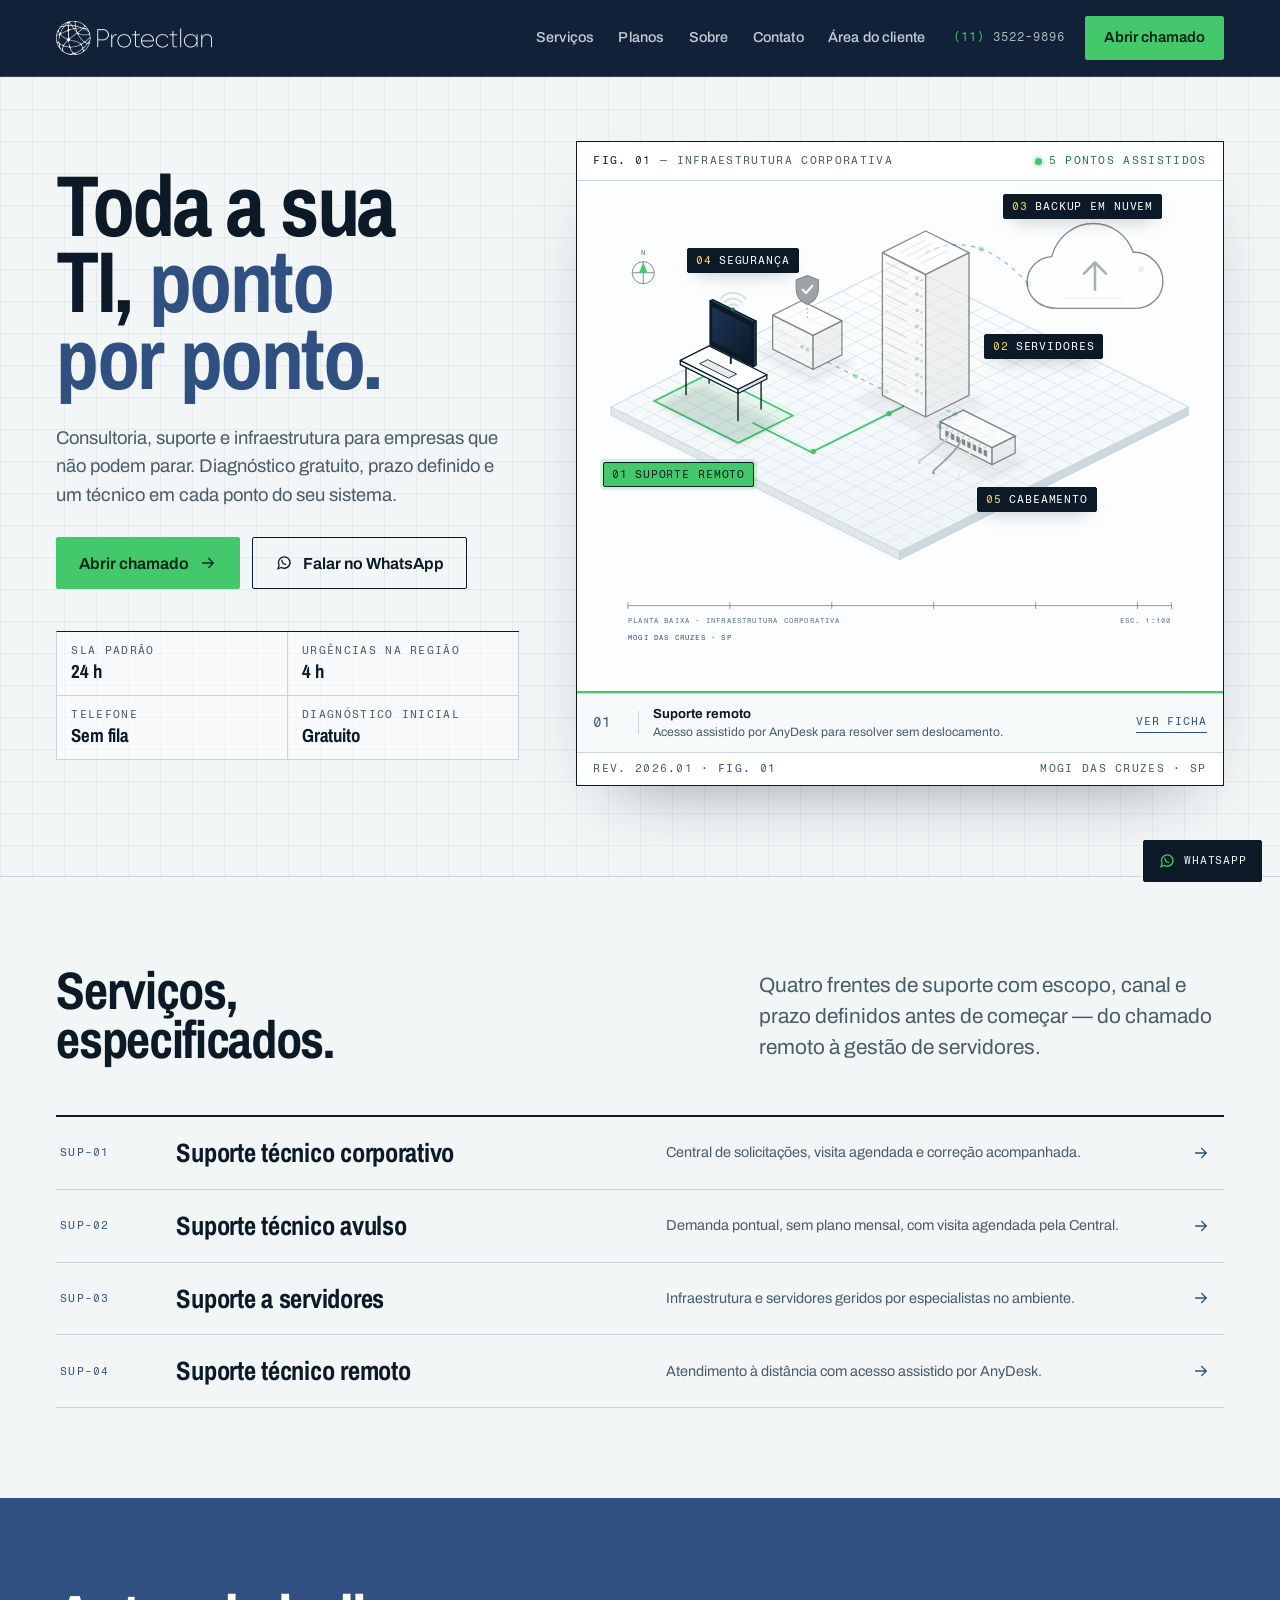
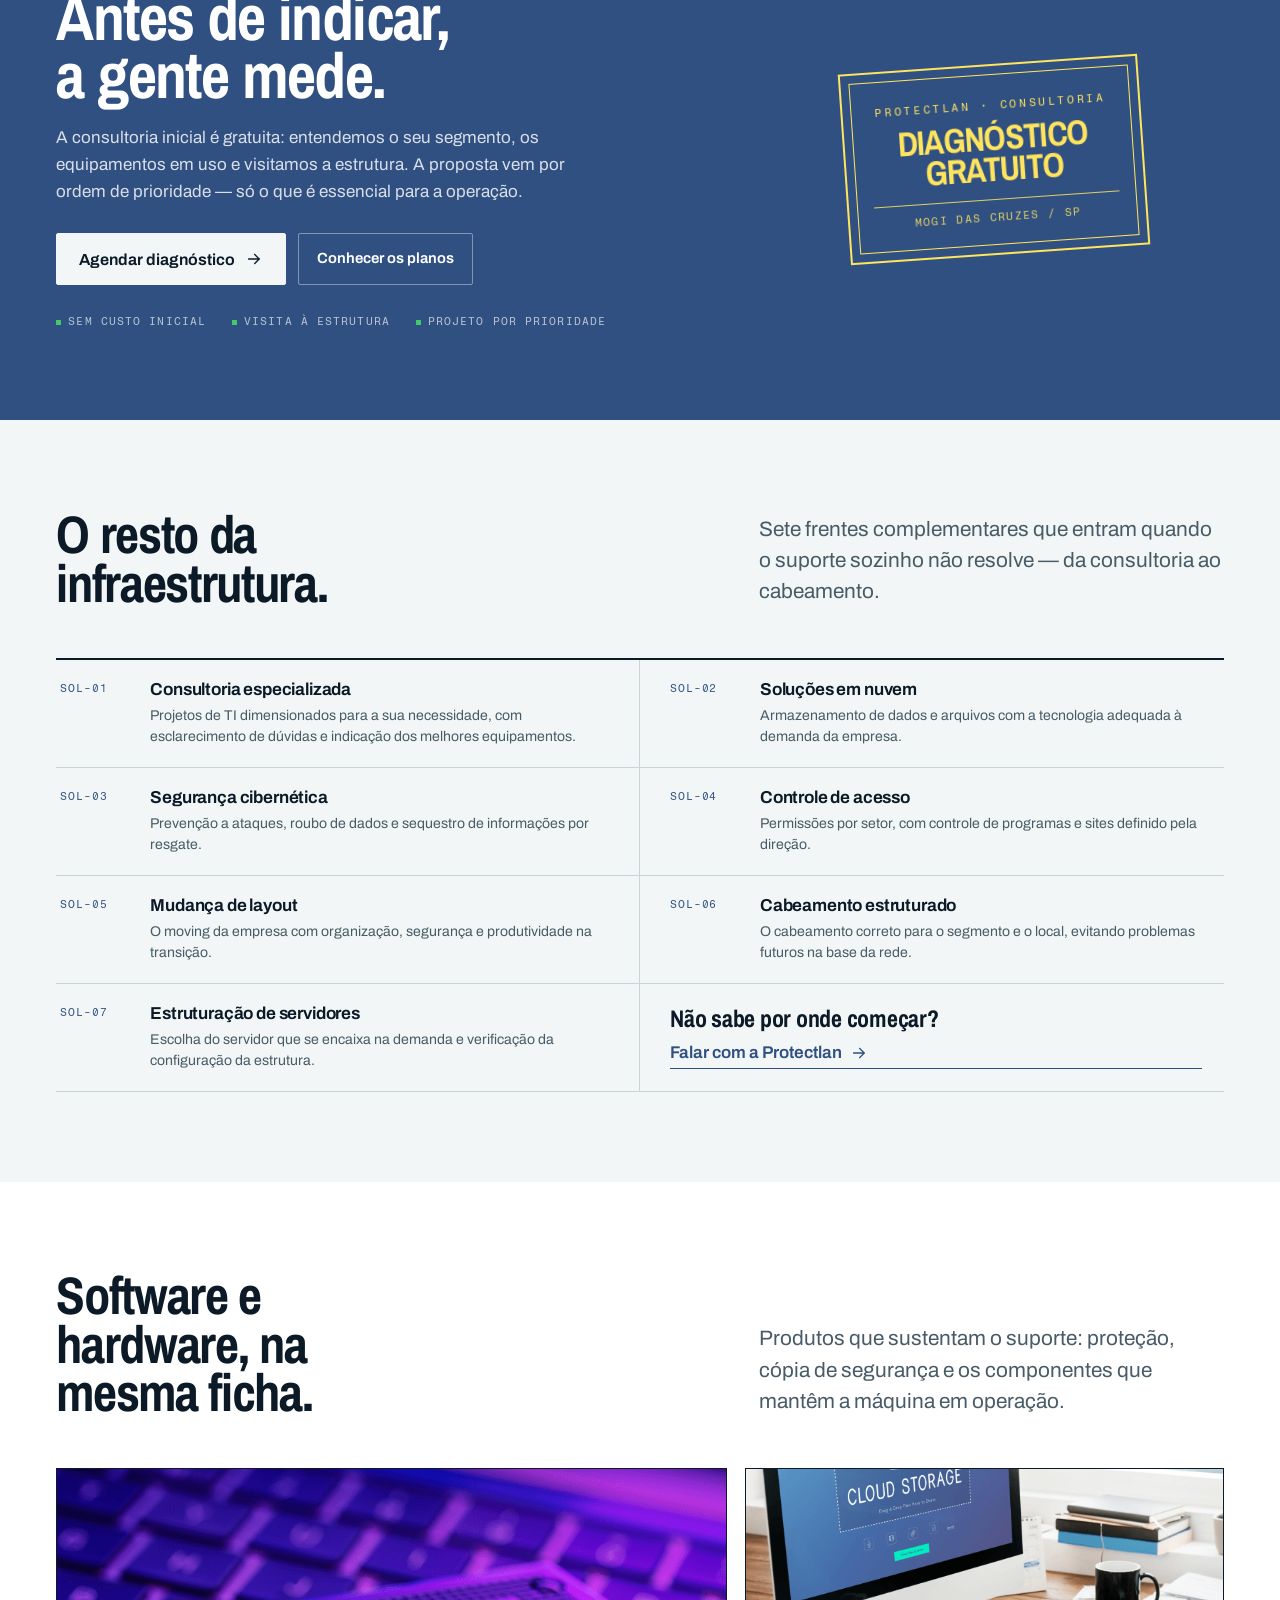
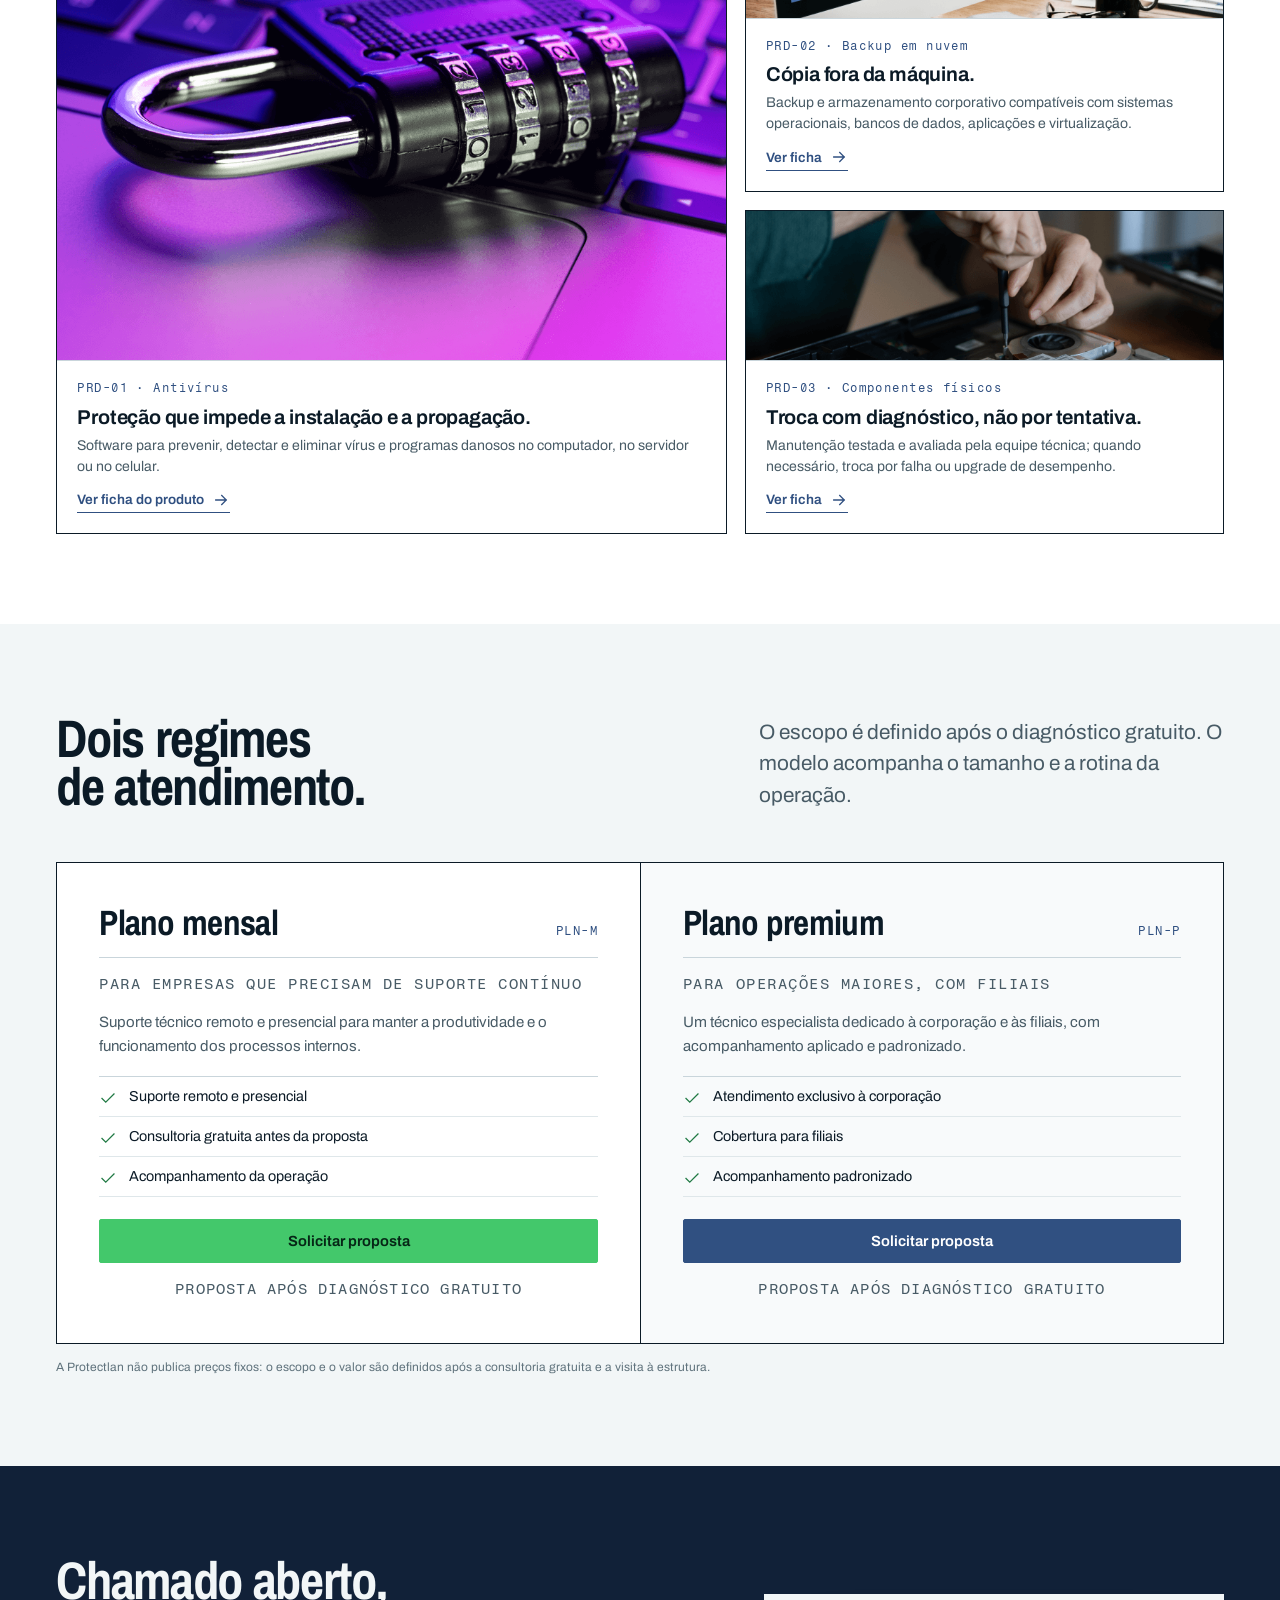
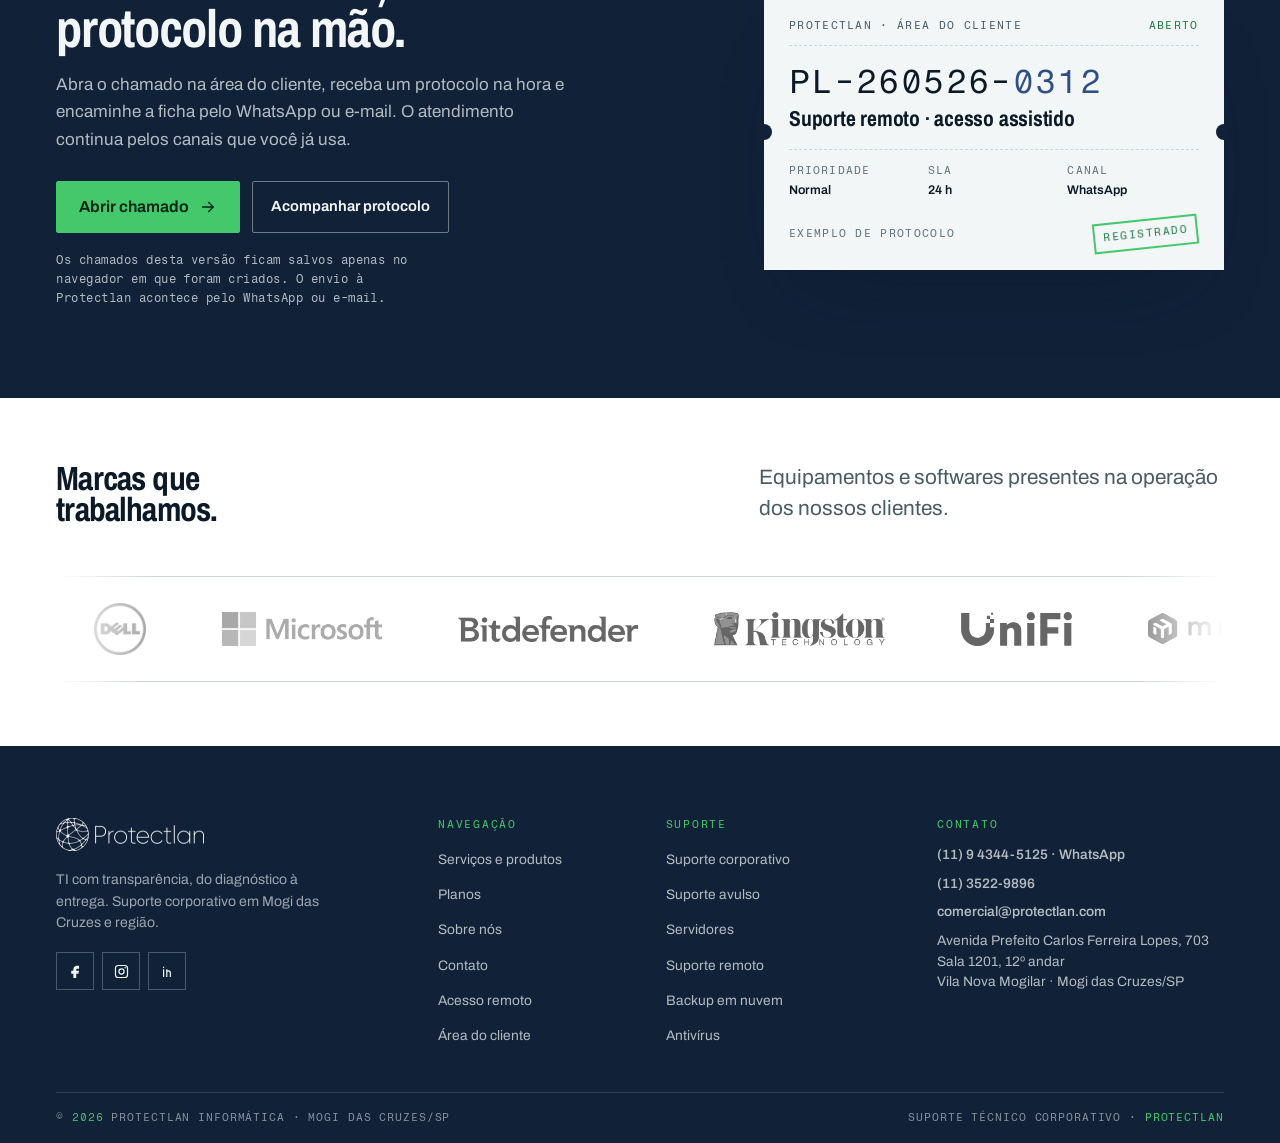
==== commit fc74c09c: "Mantém descrições do índice em uma linha e versiona assets - Em telas a partir de 1100px, a descriçã" ====
--- a/public/index.html
+++ b/public/index.html
@@ -15,7 +15,7 @@
 <link rel="icon" href="favicon.svg" type="image/svg+xml">
 <link rel="preload" href="fonts/archivo-narrow-latin-wght-normal.woff2" as="font" type="font/woff2" crossorigin>
 <link rel="preload" href="fonts/archivo-latin-wght-normal.woff2" as="font" type="font/woff2" crossorigin>
-<link rel="stylesheet" href="assets/css/site.css">
+<link rel="stylesheet" href="assets/css/site.css?v=dev">
 <script>document.documentElement.classList.replace("no-js", "js");</script>
 <script type="application/ld+json">
 {
@@ -555,6 +555,6 @@
   <span>WhatsApp</span>
 </a>
 
-<script src="assets/js/site.js"></script>
+<script src="assets/js/site.js?v=dev"></script>
 </body>
 </html>
--- a/public/assets/css/site.css
+++ b/public/assets/css/site.css
@@ -927,14 +927,28 @@
   border-bottom: 1px solid var(--rule);
   color: var(--ink);
   text-decoration: none;
-  transition: background-color 200ms ease, color 200ms ease, padding-left 200ms ease;
+  transition: background-color 200ms ease, color 200ms ease;
+}
+@media (min-width: 1100px) {
+  .index-row { grid-template-columns: 92px minmax(0, 1fr) 30rem 40px; }
+  .row-desc { white-space: nowrap; }
 }
 .index-row:hover,
 .index-row:focus-visible {
   background: var(--blue);
   color: var(--sheet);
-  padding-left: 14px;
-}
+}
+.index-row .row-code,
+.index-row .row-name,
+.index-row .row-desc {
+  transition: color 200ms ease, transform 260ms cubic-bezier(0.16, 1, 0.3, 1);
+}
+.index-row:hover .row-code,
+.index-row:hover .row-name,
+.index-row:hover .row-desc,
+.index-row:focus-visible .row-code,
+.index-row:focus-visible .row-name,
+.index-row:focus-visible .row-desc { transform: translateX(10px); }
 .index-row .row-code {
   font-family: var(--font-mono);
   font-size: 0.6875rem;
@@ -1122,29 +1136,31 @@
   border: 1px solid var(--ink);
   min-width: 0;
 }
-.product-plate--feature { grid-row: span 2; }
+.product-plate {
+  transition: transform 260ms cubic-bezier(0.16, 1, 0.3, 1), box-shadow 260ms ease;
+}
+.product-plate:hover {
+  transform: translateY(-3px);
+  box-shadow: var(--shadow-soft);
+}
 .product-media {
+  position: relative;
   flex: 1;
-  display: flex;
-  align-items: center;
-  justify-content: center;
   min-height: 180px;
-  padding: 18px;
-  background:
-    linear-gradient(to right, rgba(48, 80, 129, 0.05) 1px, transparent 1px),
-    linear-gradient(to bottom, rgba(48, 80, 129, 0.05) 1px, transparent 1px),
-    #fbfdfe;
-  background-size: 24px 24px;
+  overflow: hidden;
+  background: #fbfdfe;
   border-bottom: 1px solid var(--rule);
 }
 .product-plate--feature .product-media { min-height: 380px; }
 .product-media img {
-  max-height: 290px;
-  width: auto;
-  object-fit: contain;
-  filter: drop-shadow(0 18px 22px rgba(11, 26, 38, 0.16));
-}
-.product-plate--feature .product-media img { max-height: 410px; }
+  position: absolute;
+  inset: 0;
+  width: 100%;
+  height: 100%;
+  object-fit: cover;
+  transition: transform 700ms cubic-bezier(0.16, 1, 0.3, 1);
+}
+.product-plate:hover .product-media img { transform: scale(1.05); }
 .product-body { padding: 18px 20px 20px; }
 .product-body .code { display: block; margin-bottom: 6px; }
 .product-body h3 { font-size: 1.25rem; }
@@ -1161,8 +1177,7 @@
   gap: 18px;
   min-height: 0;
 }
-.product-stack .product-media { min-height: 120px; padding: 12px; }
-.product-stack .product-media img { max-height: 110px; }
+.product-stack .product-media { min-height: 150px; }
 
 /* Plans ------------------------------------------------------------------- */
 .plan-split {
@@ -1890,7 +1905,11 @@
   font-size: clamp(1.15rem, 1rem + 0.6vw, 1.4rem);
   line-height: 1.45;
 }
-.about-grid--values { margin-top: clamp(36px, 5vw, 64px); }
+.about-grid--values {
+  margin-top: clamp(36px, 5vw, 64px);
+  grid-template-columns: minmax(0, 5fr) minmax(0, 7fr);
+}
+.value:last-child:nth-child(odd) { grid-column: 1 / -1; }
 .about-subhead { margin-top: 36px; }
 .about-photo {
   margin: 0;
@@ -2705,7 +2724,6 @@
   .client-band .shell { grid-template-columns: 1fr; }
   .stamp-wrap { min-height: 0; justify-content: flex-start; }
   .product-wall { grid-template-columns: 1fr; }
-  .product-plate--feature { grid-row: auto; }
   .product-stack { grid-template-columns: repeat(2, minmax(0, 1fr)); grid-template-rows: auto; }
   .product-row { grid-template-columns: minmax(140px, 180px) minmax(0, 1fr); }
   .product-row-side {
@@ -2719,7 +2737,6 @@
   .cta-strip { grid-template-columns: 1fr; align-items: start; }
   .cta-strip .actions { justify-self: start; }
   .product-plate--feature .product-media { min-height: 300px; }
-  .product-plate--feature .product-media img { max-height: 320px; }
   .footer-grid { grid-template-columns: repeat(2, minmax(0, 1fr)); }
   .services-layout { grid-template-columns: 1fr; }
   .toc { position: static; }
@@ -2866,8 +2883,7 @@
   .hero-sub { margin-top: 18px; }
   .conditions { margin-top: 28px; }
   .product-stack { grid-template-columns: 1fr; }
-  .product-plate--feature .product-media { min-height: 250px; }
-  .product-plate--feature .product-media img { max-height: 260px; }
+  .product-plate--feature .product-media { min-height: 240px; }
   .product-row { grid-template-columns: 1fr; gap: 16px; }
   .product-row-media img { height: 200px; }
   .footer-grid { grid-template-columns: 1fr; gap: 28px; }
@@ -2946,3 +2962,153 @@
   .download-plate { padding: 20px; }
   .footer-brand img { width: 136px; }
 }
+
+/* ==========================================================================
+   Motion & interaction layer
+   ========================================================================== */
+
+/* Scroll progress under the header */
+.scroll-progress {
+  position: absolute;
+  left: 0;
+  right: 0;
+  bottom: -1px;
+  height: 2px;
+  background: var(--green);
+  transform-origin: left;
+  transform: scaleX(var(--progress, 0));
+  pointer-events: none;
+}
+
+/* Headline words rise in on load */
+.js .h1-anim .w {
+  display: inline-block;
+  opacity: 0;
+  transform: translateY(0.35em);
+  animation: word-in 760ms cubic-bezier(0.16, 1, 0.3, 1) forwards;
+  animation-delay: calc(var(--i) * 70ms + 80ms);
+}
+@keyframes word-in {
+  to { opacity: 1; transform: none; }
+}
+
+/* Staggered children inside revealed groups */
+.js .reveal-stagger > * {
+  opacity: 0;
+  transform: translateY(12px);
+  transition: opacity 520ms cubic-bezier(0.16, 1, 0.3, 1),
+              transform 520ms cubic-bezier(0.16, 1, 0.3, 1),
+              background-color 200ms ease;
+  transition-delay: calc(var(--i, 0) * 70ms + 120ms), calc(var(--i, 0) * 70ms + 120ms), 0ms;
+}
+.js .reveal-stagger.is-in > * { opacity: 1; transform: none; }
+
+/* Rows and cells respond to the cursor */
+.solution,
+.value,
+.step {
+  transition: background-color 200ms ease;
+}
+.solution:hover,
+.value:hover,
+.step:hover { background-color: rgba(255, 255, 255, 0.75); }
+.solution-code,
+.value-code,
+.step-code { transition: color 200ms ease, transform 200ms ease; display: inline-block; }
+.solution:hover .solution-code,
+.value:hover .value-code,
+.step:hover .step-code { color: var(--green-dark); transform: translateX(3px); }
+
+/* Arriving at an anchor highlights the target */
+.solution:target,
+.service-block:target,
+.product-row:target {
+  animation: target-flash 2.4s ease-out 300ms both;
+}
+@keyframes target-flash {
+  0%, 30% { background-color: rgba(67, 200, 107, 0.16); }
+  100% { background-color: transparent; }
+}
+
+/* Primary buttons get a little lift */
+.btn-primary:hover { box-shadow: 0 12px 22px -16px rgba(33, 122, 68, 0.9); }
+.btn:hover { transform: translateY(-1px); }
+.btn:active { transform: translateY(1px); box-shadow: none; }
+
+/* Service product thumbnails: photo fills the frame */
+.product-row-media {
+  overflow: hidden;
+  border: 1px solid var(--rule);
+  background: var(--sheet);
+}
+.product-row-media img {
+  height: 172px;
+  padding: 0;
+  border: 0;
+  object-fit: cover;
+  transition: transform 700ms cubic-bezier(0.16, 1, 0.3, 1);
+}
+.product-row:hover .product-row-media img { transform: scale(1.05); }
+.service-photo { transition: transform 260ms cubic-bezier(0.16, 1, 0.3, 1), box-shadow 260ms ease; }
+.service-photo:hover { transform: translateY(-3px); box-shadow: var(--shadow-soft); }
+
+/* Rubber stamps press onto the page */
+.stamp-wrap.is-in .stamp {
+  animation: stamp-press 620ms cubic-bezier(0.3, 1.5, 0.5, 1) 260ms both;
+}
+@keyframes stamp-press {
+  0% { opacity: 0; transform: rotate(-14deg) scale(1.7); }
+  60% { opacity: 1; }
+  100% { opacity: 1; transform: rotate(-4deg) scale(1); }
+}
+.protocol-stub.is-in .stub-stamp {
+  animation: stub-press 560ms cubic-bezier(0.3, 1.5, 0.5, 1) 1100ms both;
+}
+@keyframes stub-press {
+  0% { opacity: 0; transform: rotate(-18deg) scale(1.9); }
+  60% { opacity: 1; }
+  100% { opacity: 1; transform: rotate(-6deg) scale(1); }
+}
+.protocol-stub { transition: transform 400ms cubic-bezier(0.16, 1, 0.3, 1); }
+.protocol-stub:hover { transform: rotate(0deg) translateY(-4px); }
+
+/* FAQ answers slide open */
+.faq summary { transition: color 160ms ease; }
+.faq summary:hover { color: var(--blue); }
+.faq details[open] > :not(summary) {
+  animation: faq-open 340ms cubic-bezier(0.16, 1, 0.3, 1);
+}
+@keyframes faq-open {
+  from { opacity: 0; transform: translateY(-6px); }
+  to { opacity: 1; transform: none; }
+}
+
+/* Floating WhatsApp pings a few times to be noticed */
+.wa-float::after {
+  content: "";
+  position: absolute;
+  inset: -1px;
+  border: 2px solid var(--green);
+  border-radius: inherit;
+  opacity: 0;
+  pointer-events: none;
+  animation: wa-ping 2.2s cubic-bezier(0, 0, 0.2, 1) 3.5s 3;
+}
+@keyframes wa-ping {
+  0% { opacity: 0.9; transform: scale(1); }
+  100% { opacity: 0; transform: scale(1.35, 1.6); }
+}
+
+/* Footer links nudge on hover */
+.footer-col a { transition: color 160ms ease, padding-left 200ms ease; }
+.footer-col a:hover { padding-left: 4px; }
+
+@media (prefers-reduced-motion: reduce) {
+  .js .h1-anim .w,
+  .js .reveal-stagger > * { opacity: 1; transform: none; animation: none; }
+  .scroll-progress { display: none; }
+  .btn:hover,
+  .product-plate:hover,
+  .service-photo:hover,
+  .protocol-stub:hover { transform: none; }
+}
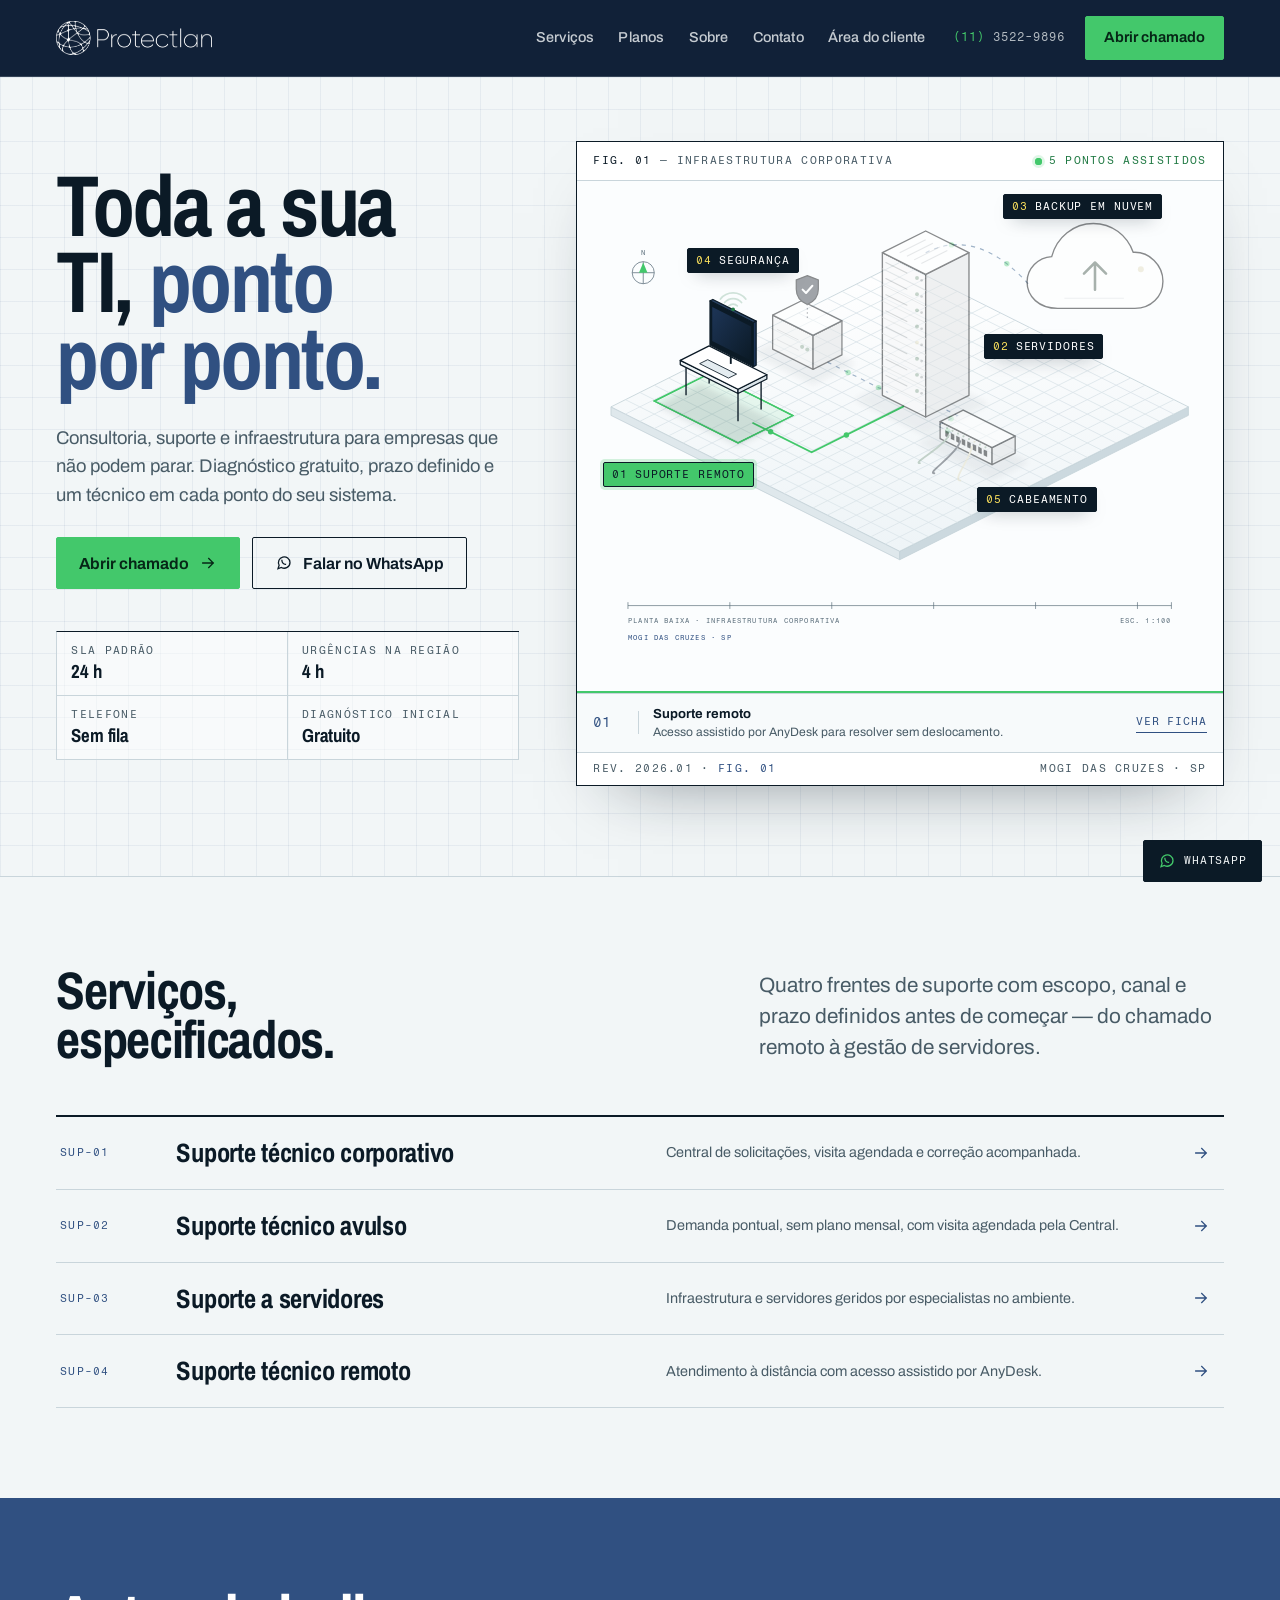
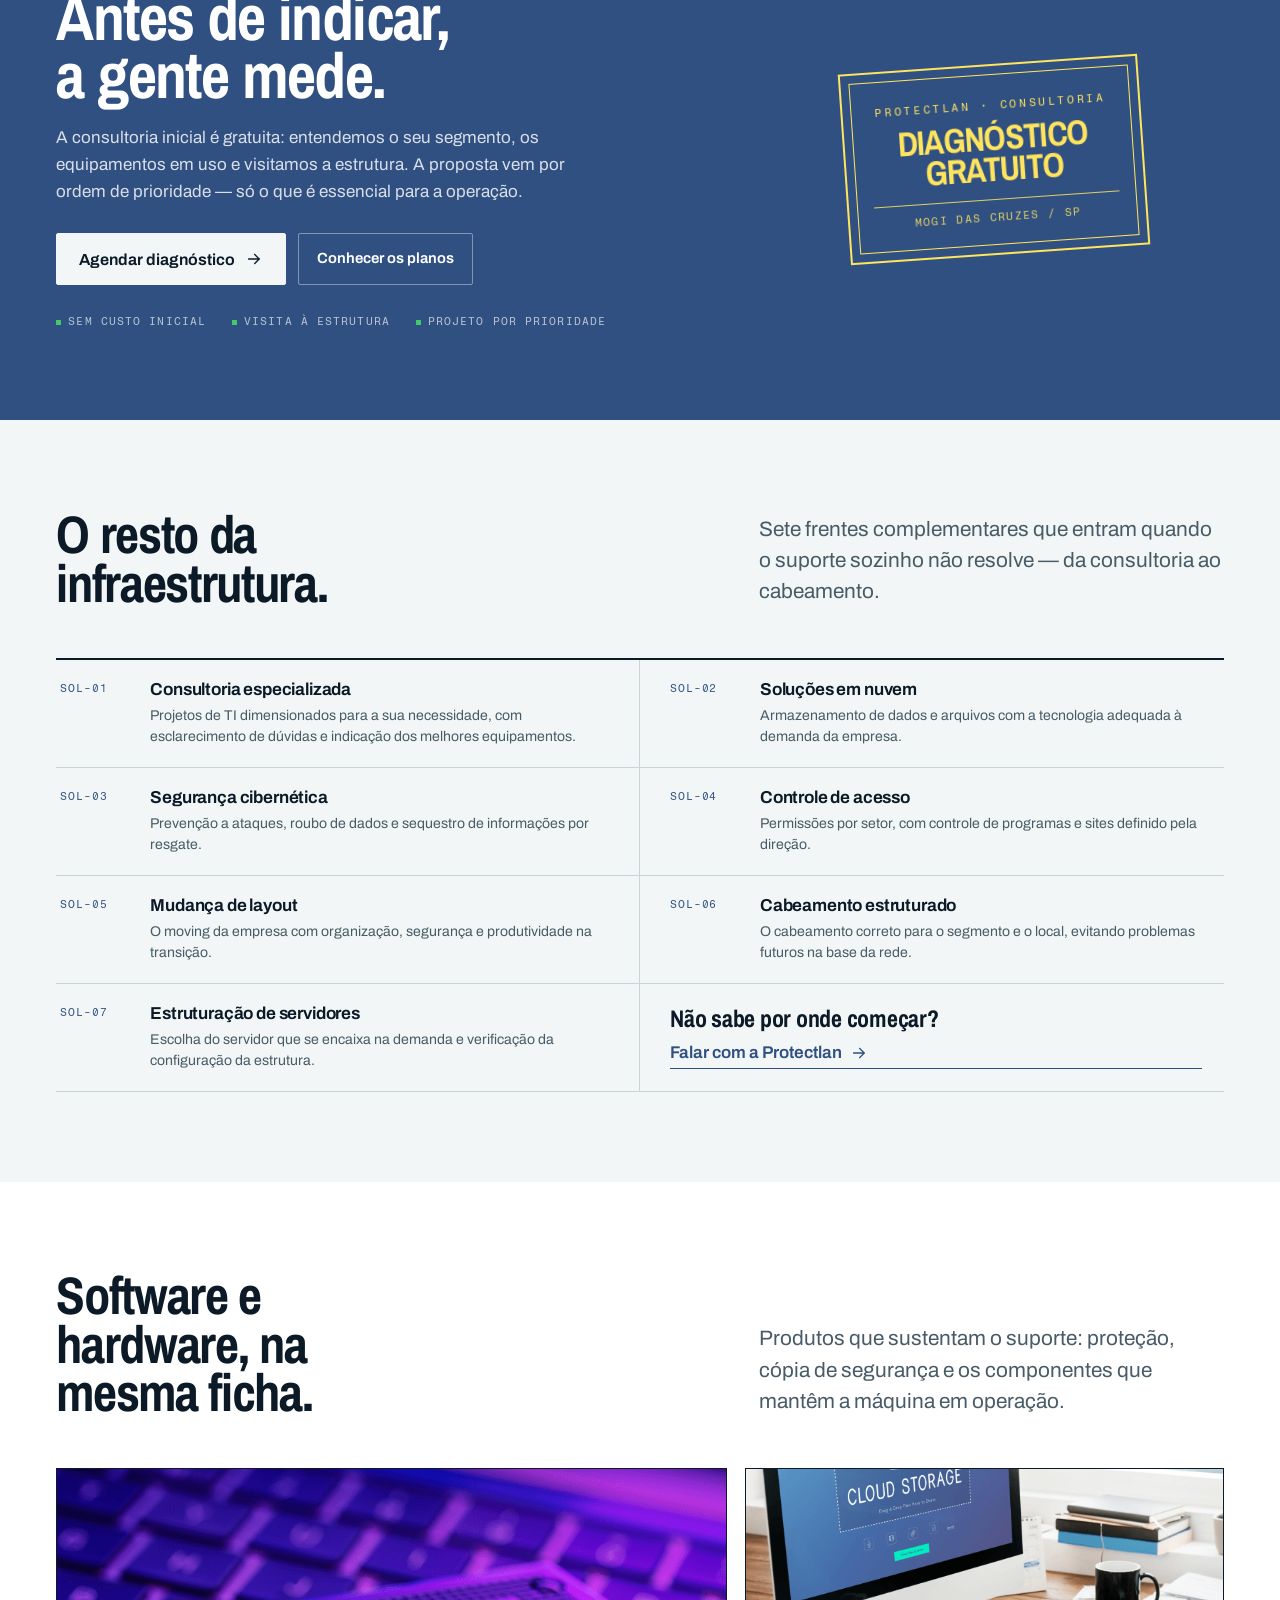
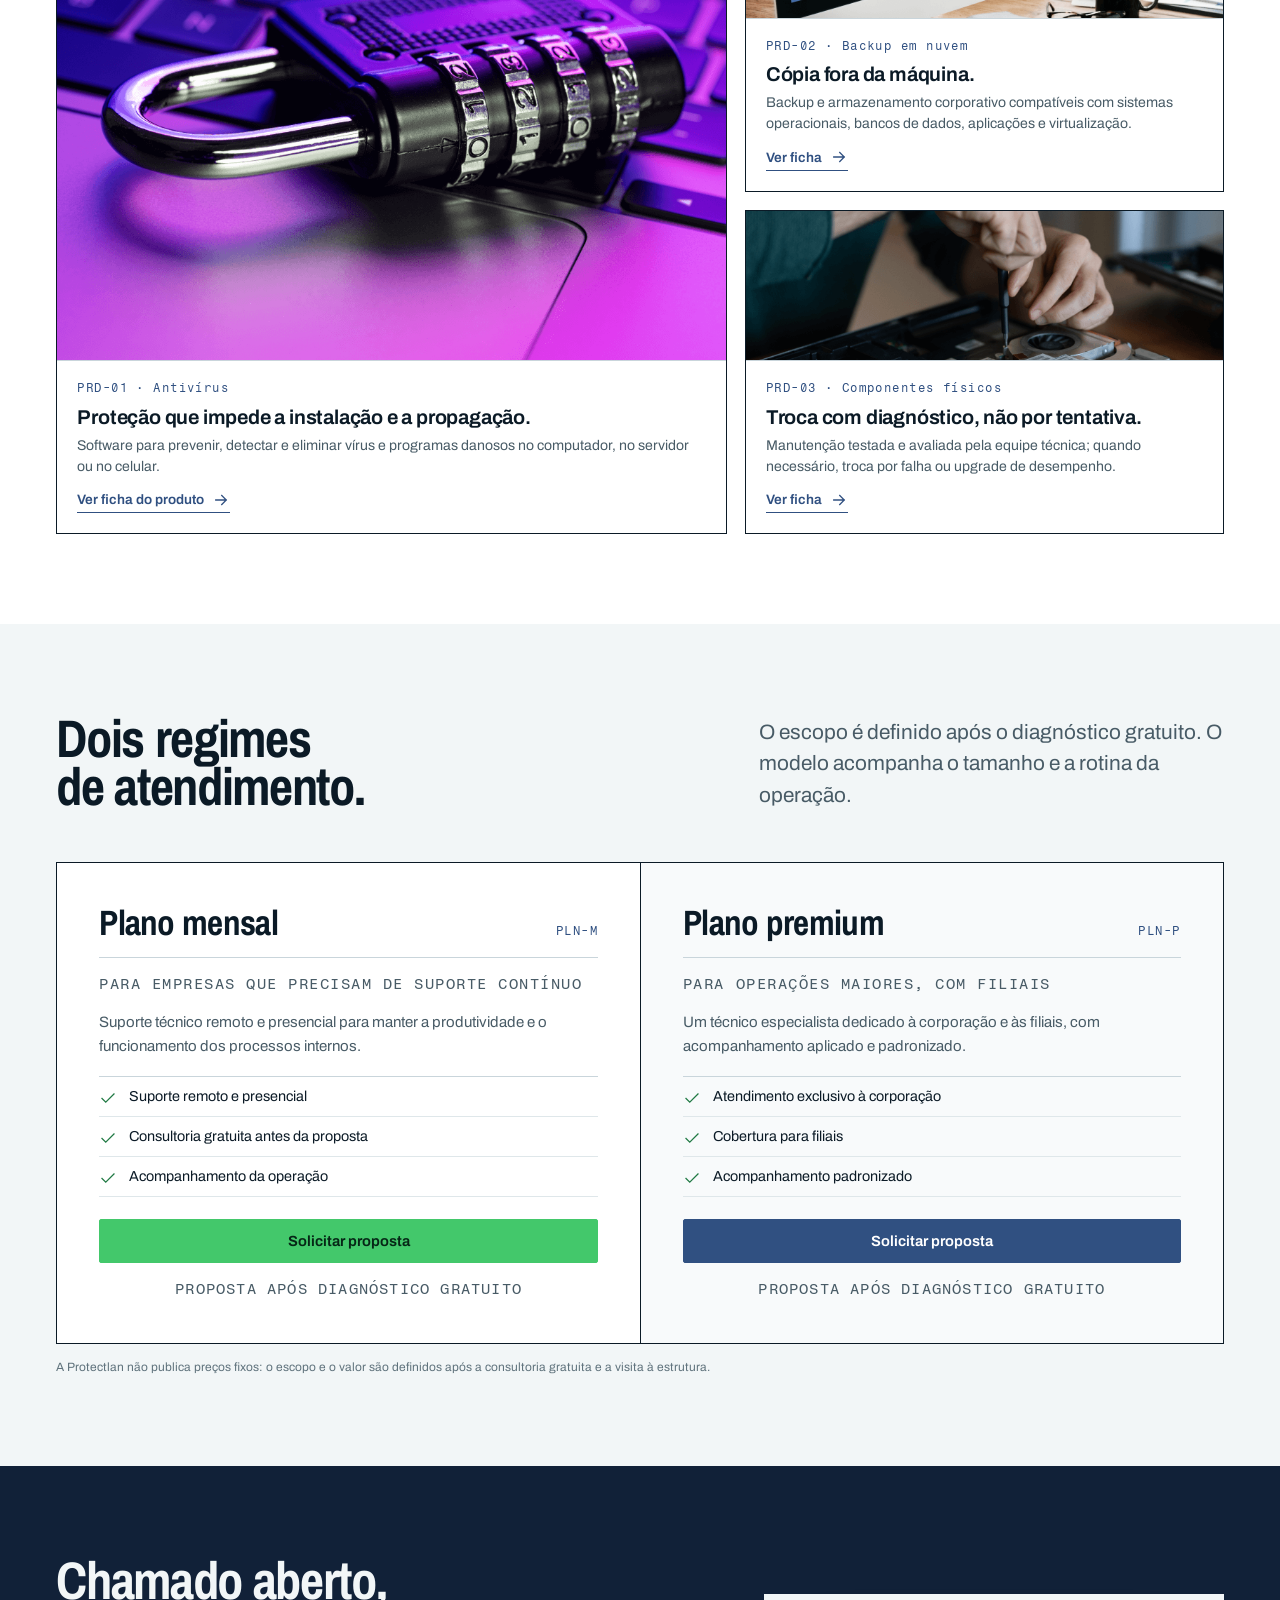
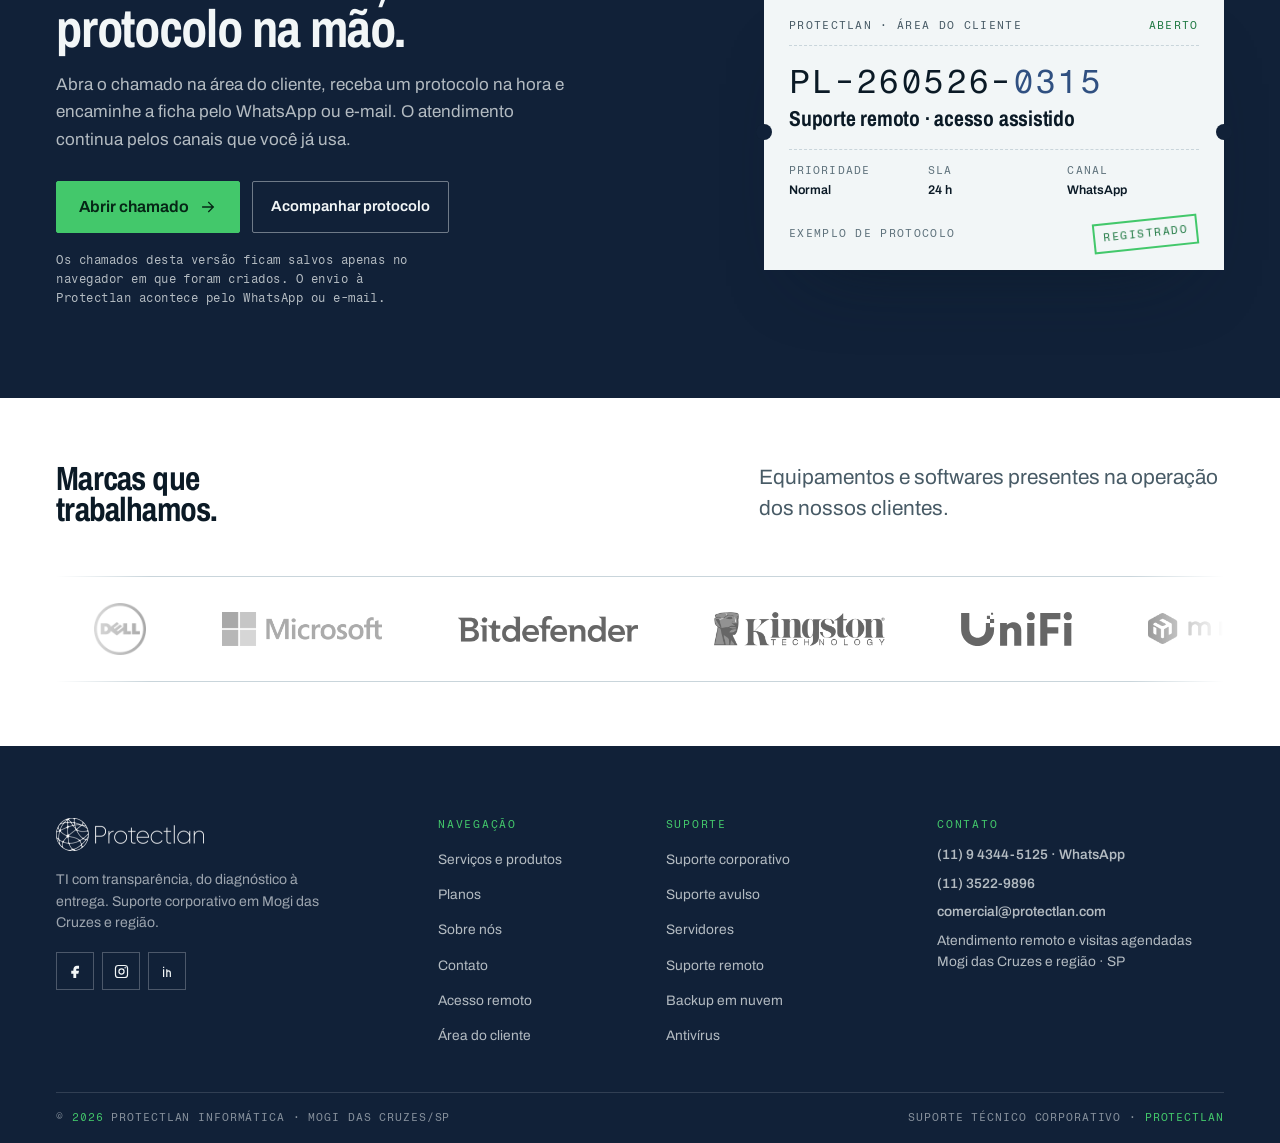
==== commit 15b94843: "Remove o endereço físico do site A Protectlan não tem mais endereço fixo. - Rodapé das 7 páginas: en" ====
--- a/public/index.html
+++ b/public/index.html
@@ -26,13 +26,6 @@
   "description": "Suporte técnico corporativo, consultoria e infraestrutura de TI em Mogi das Cruzes e região.",
   "telephone": "+55-11-3522-9896",
   "email": "comercial@protectlan.com",
-  "address": {
-    "@type": "PostalAddress",
-    "streetAddress": "Avenida Prefeito Carlos Ferreira Lopes, 703, Sala 1201, 12º andar, Vila Nova Mogilar",
-    "addressLocality": "Mogi das Cruzes",
-    "addressRegion": "SP",
-    "addressCountry": "BR"
-  },
   "areaServed": "Mogi das Cruzes e região, SP",
   "sameAs": [
     "https://www.facebook.com/Protectlan",
@@ -536,9 +529,7 @@
           <li><a href="https://wa.me/5511943445125" target="_blank" rel="noopener">(11) 9 4344-5125 · WhatsApp</a></li>
           <li><a href="tel:+551135229896">(11) 3522-9896</a></li>
           <li><a href="mailto:comercial@protectlan.com">comercial@protectlan.com</a></li>
-          <li>
-            <address>Avenida Prefeito Carlos Ferreira Lopes, 703<br>Sala 1201, 12º andar<br>Vila Nova Mogilar · Mogi das Cruzes/SP</address>
-          </li>
+          <li><p class="footer-note">Atendimento remoto e visitas agendadas<br>Mogi das Cruzes e região · SP</p></li>
         </ul>
       </div>
     </div>
--- a/public/assets/css/site.css
+++ b/public/assets/css/site.css
@@ -1453,7 +1453,6 @@
 }
 .footer-col ul { display: grid; gap: 8px; }
 .footer-col a,
-.footer-col address,
 .footer-col p {
   font-size: 0.86rem;
   line-height: 1.5;
@@ -2031,19 +2030,20 @@
 .channel .icon--sm { transition: transform 160ms ease; }
 .channel .link-arrow { font-size: 0.75rem; }
 
-.address-plate {
+.area-plate {
   margin-top: 22px;
   border: 1px solid var(--ink);
   background: var(--sheet);
 }
-.address-plate .plate-head { border-bottom: 1px solid var(--rule); }
-.address-body { padding: 18px; }
-.address-body p { font-size: 0.94rem; line-height: 1.55; color: var(--muted); }
-.address-body strong { color: var(--ink); }
-.address-body .link-arrow { margin-top: 14px; font-size: 0.82rem; }
-.address-coords {
-  display: flex;
-  gap: 16px;
+.area-plate .plate-head { border-bottom: 1px solid var(--rule); }
+.area-body { padding: 18px; }
+.area-body p { font-size: 0.94rem; line-height: 1.55; color: var(--muted); }
+.area-body strong { color: var(--ink); }
+.area-body .link-arrow { margin-top: 14px; font-size: 0.82rem; }
+.area-coords {
+  display: flex;
+  flex-wrap: wrap;
+  gap: 6px 16px;
   margin-top: 14px;
   padding-top: 12px;
   border-top: 1px solid var(--rule-soft);
